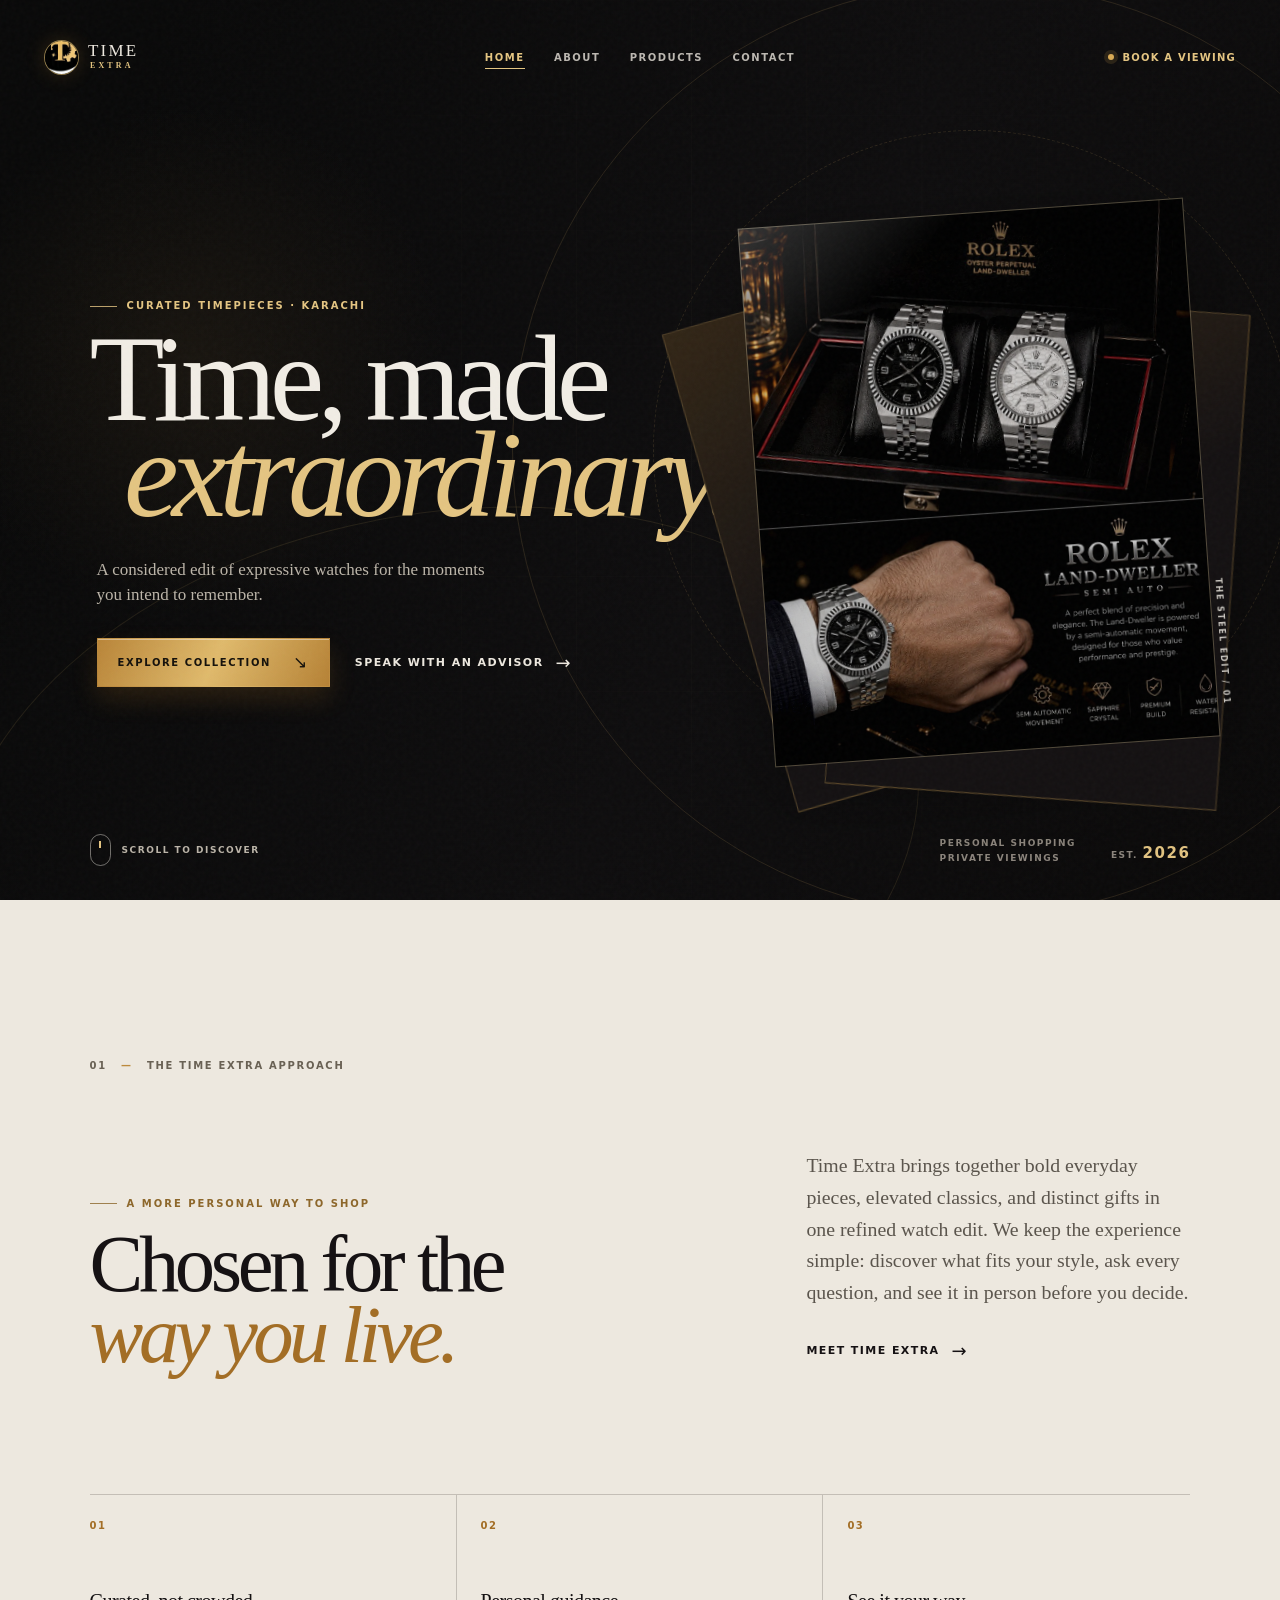
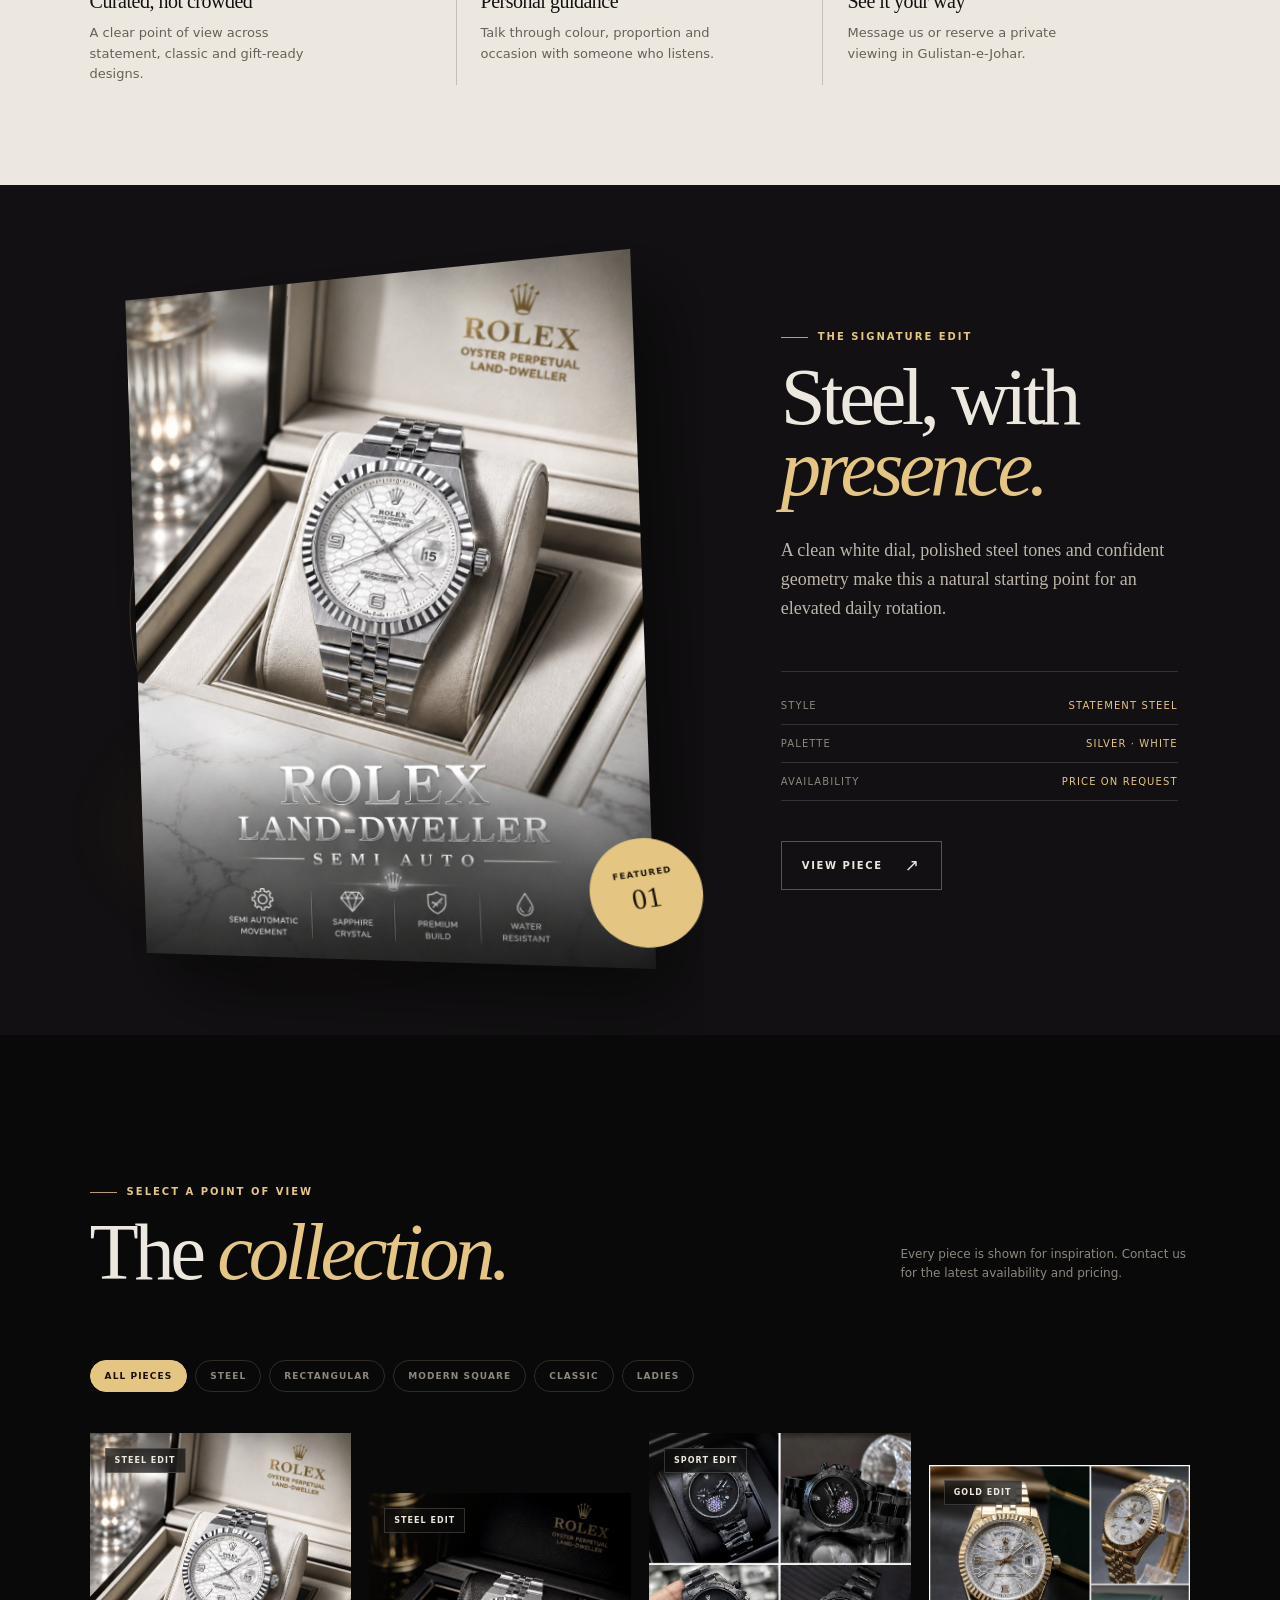
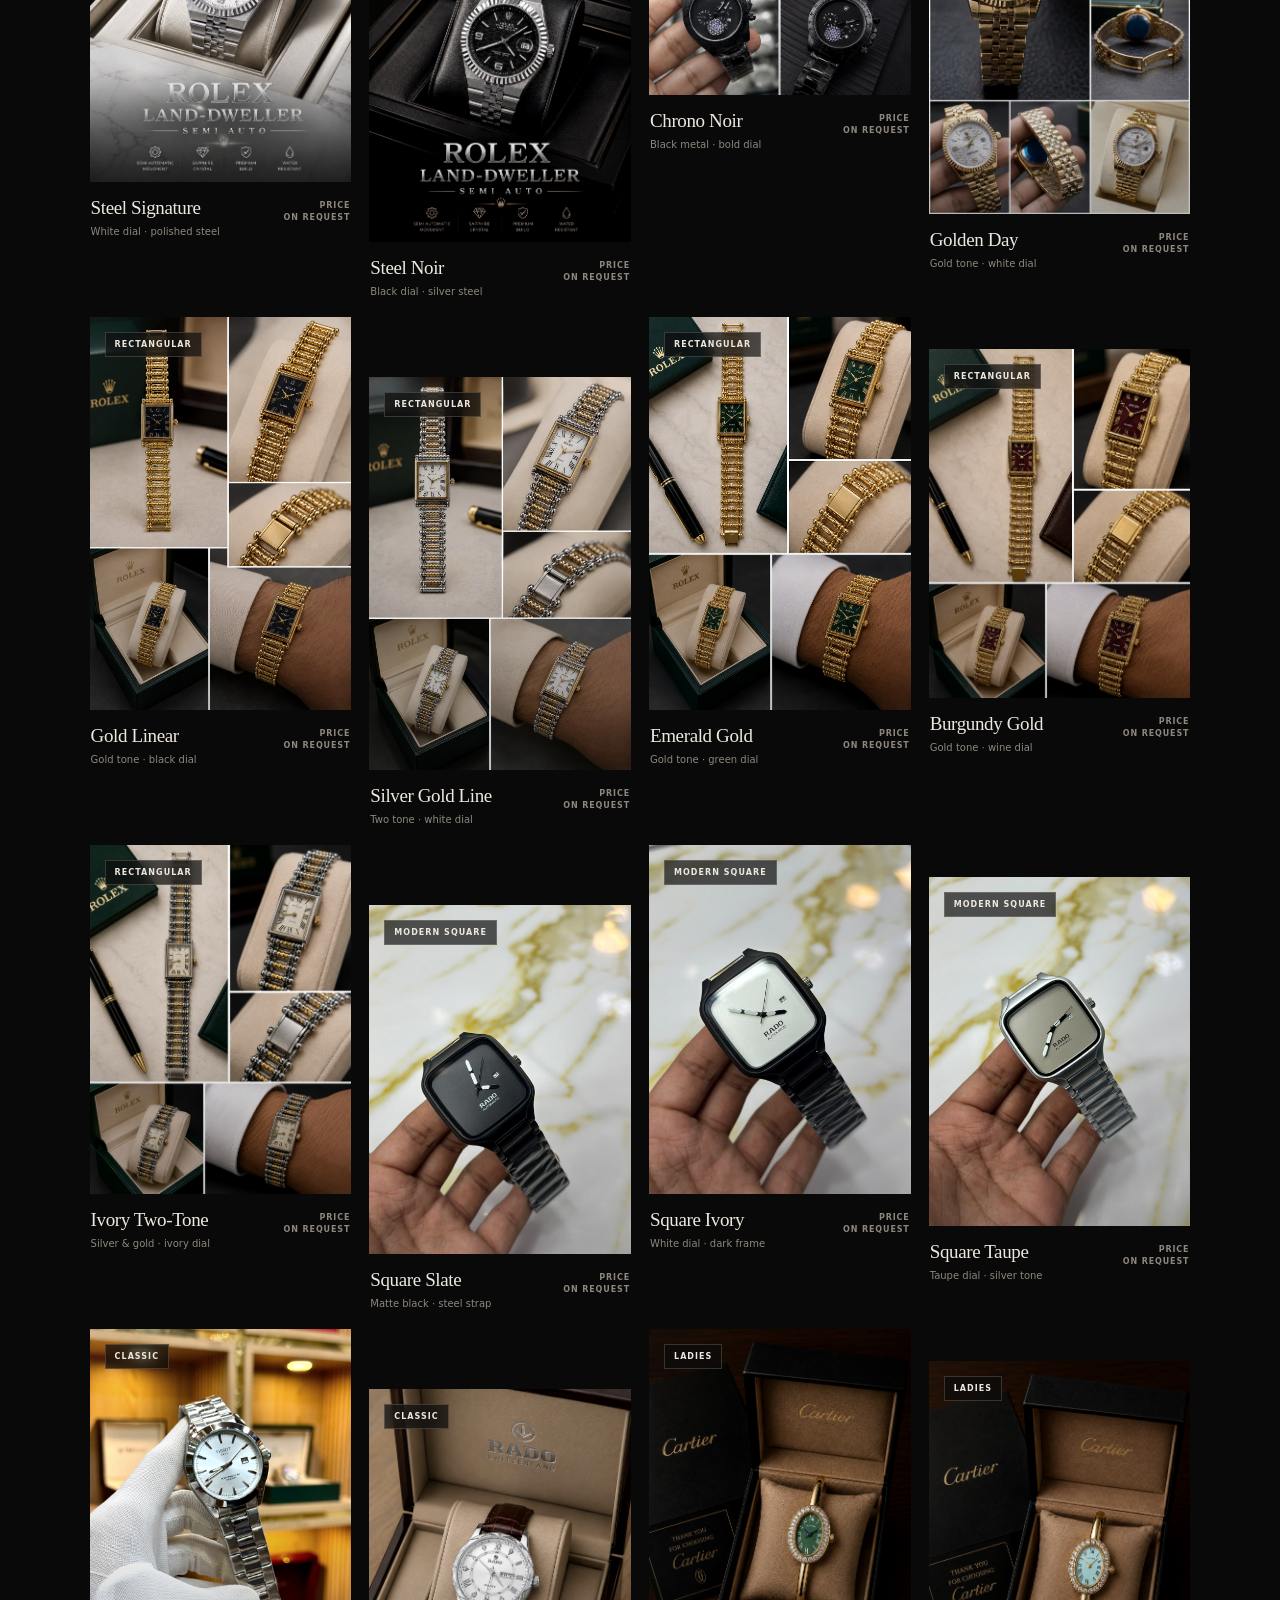
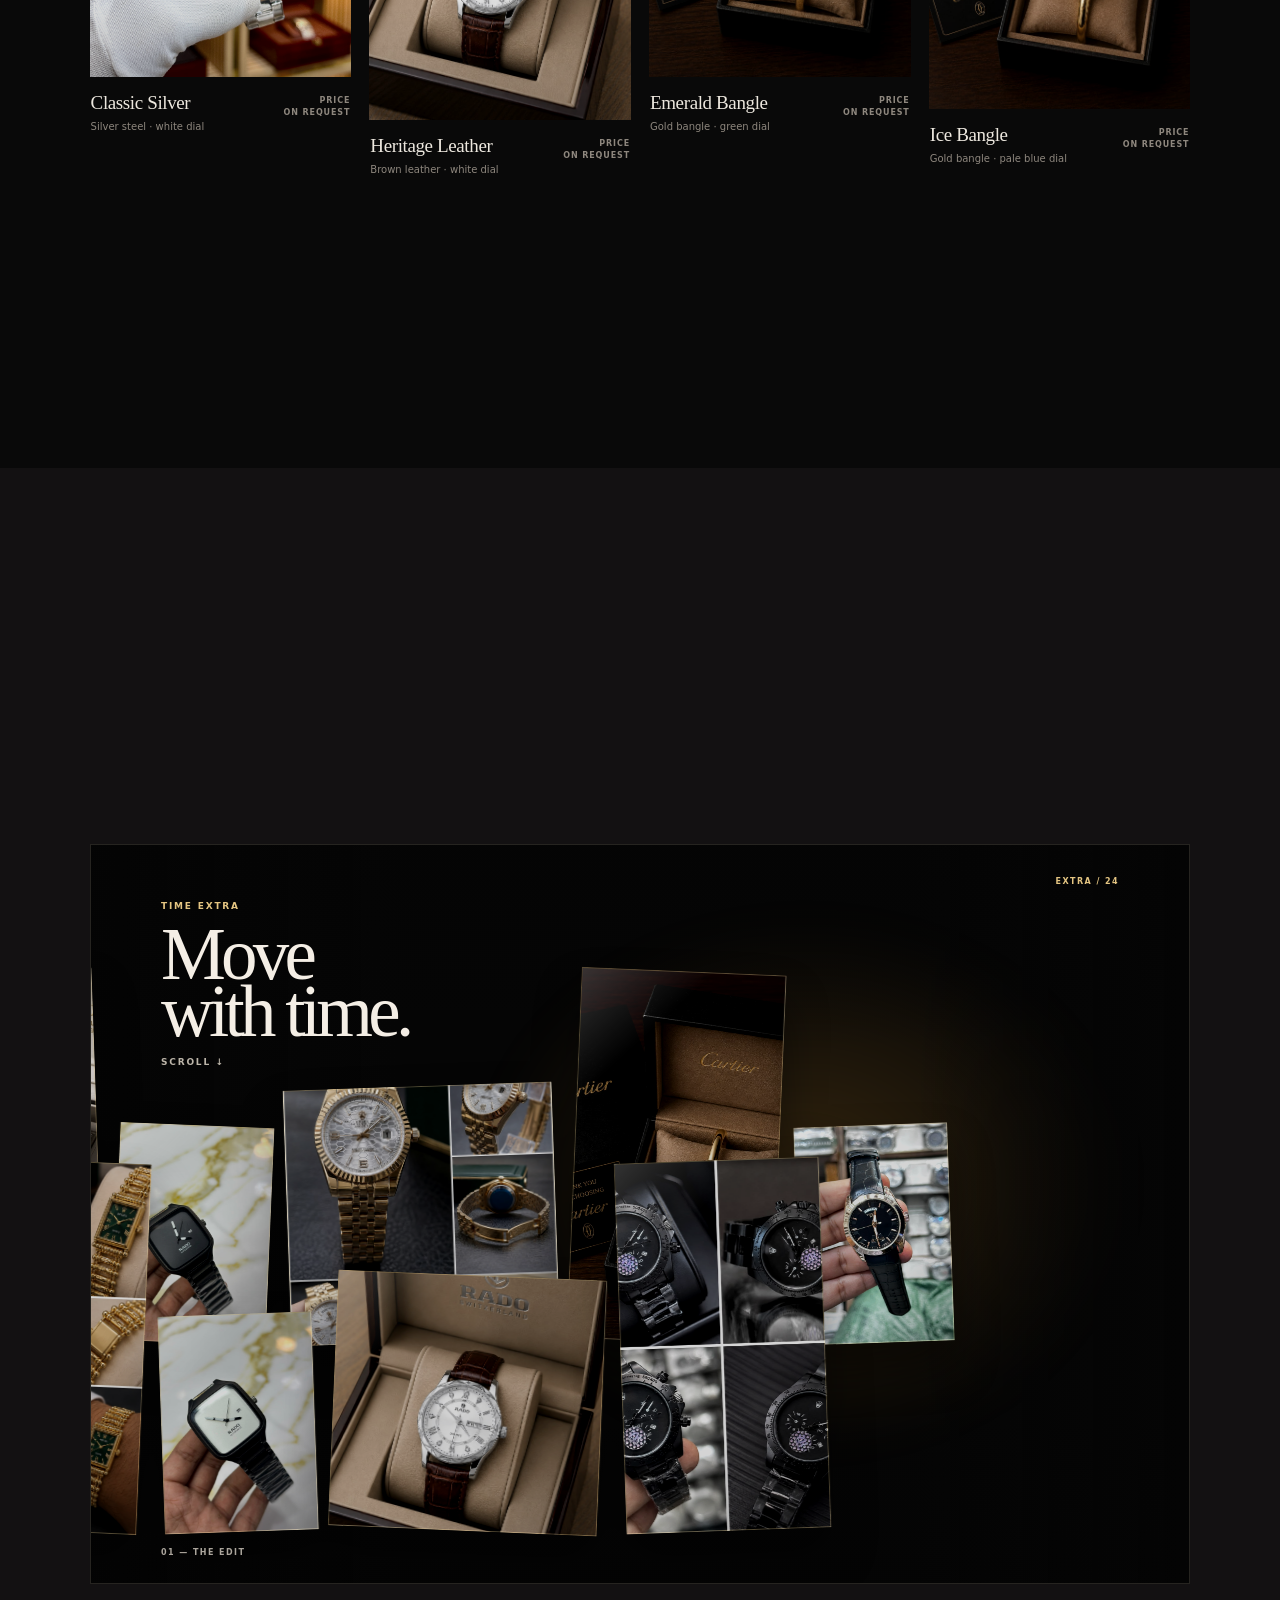
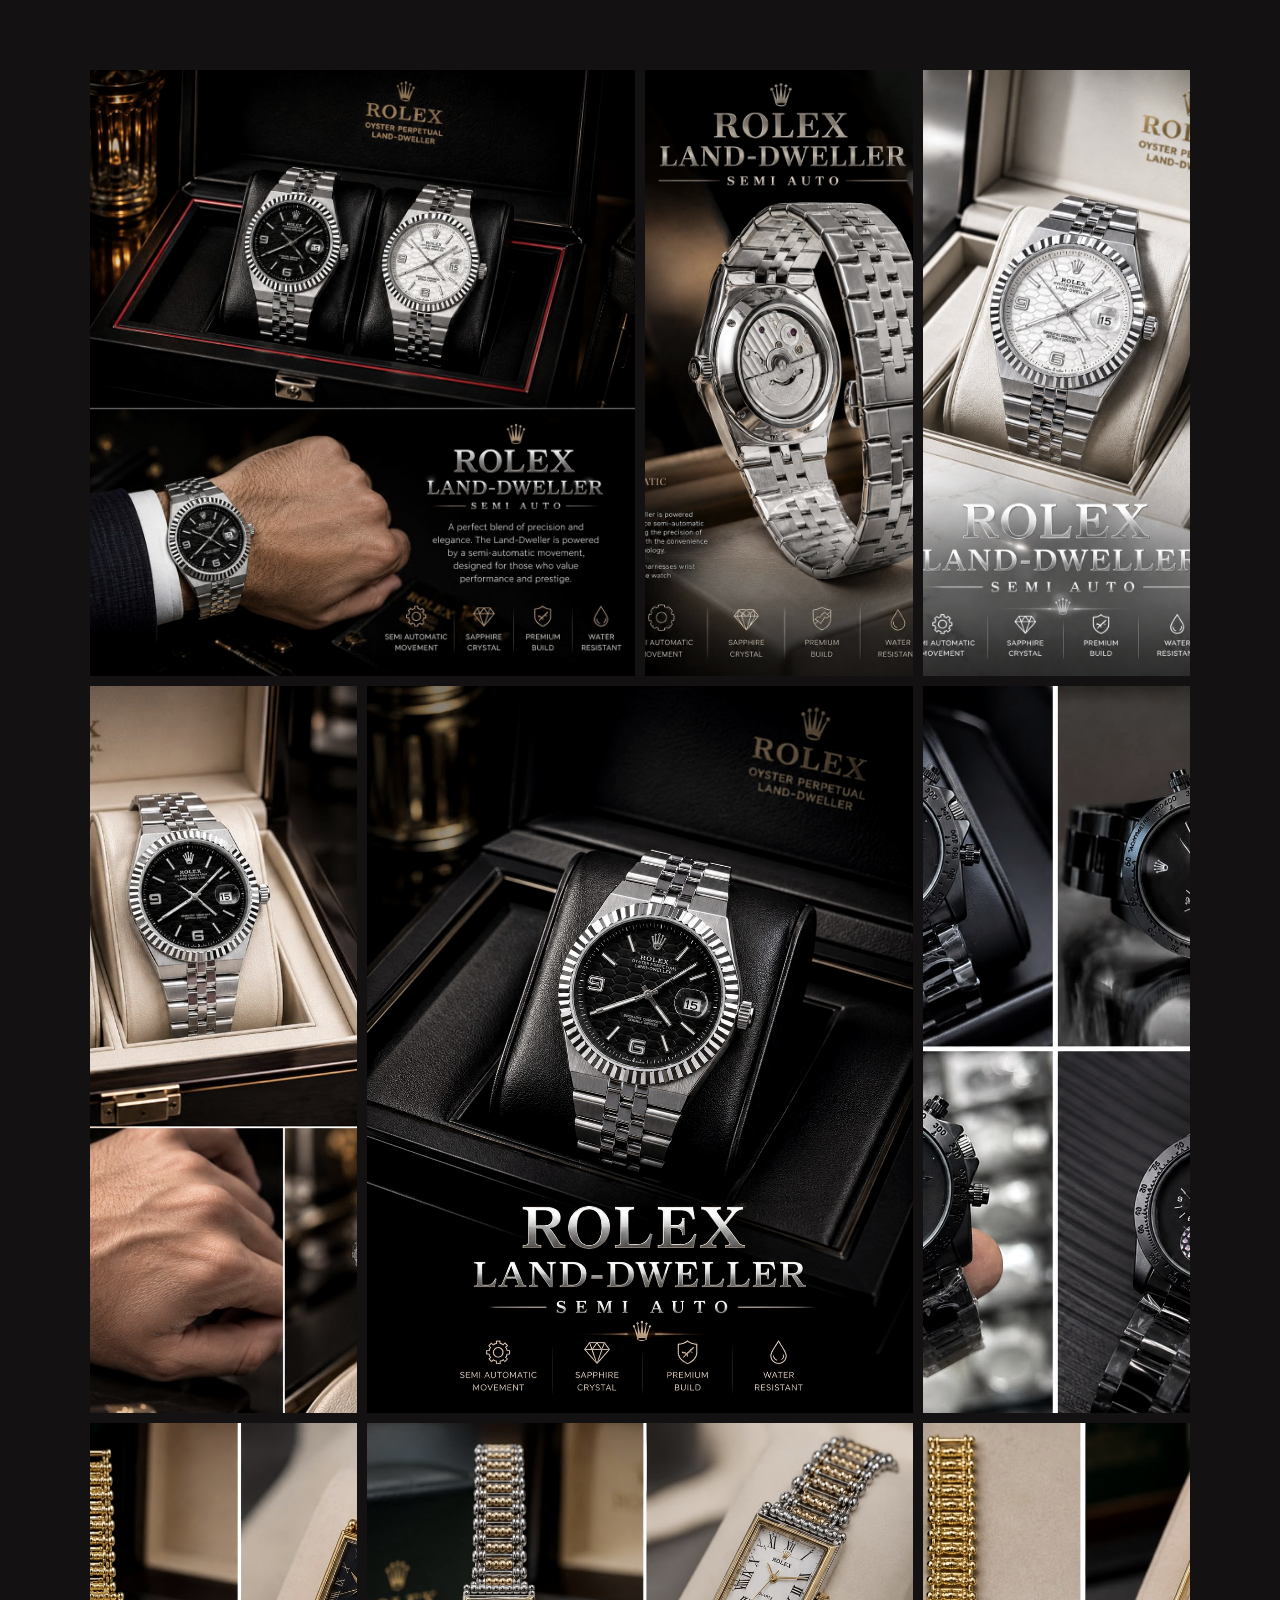
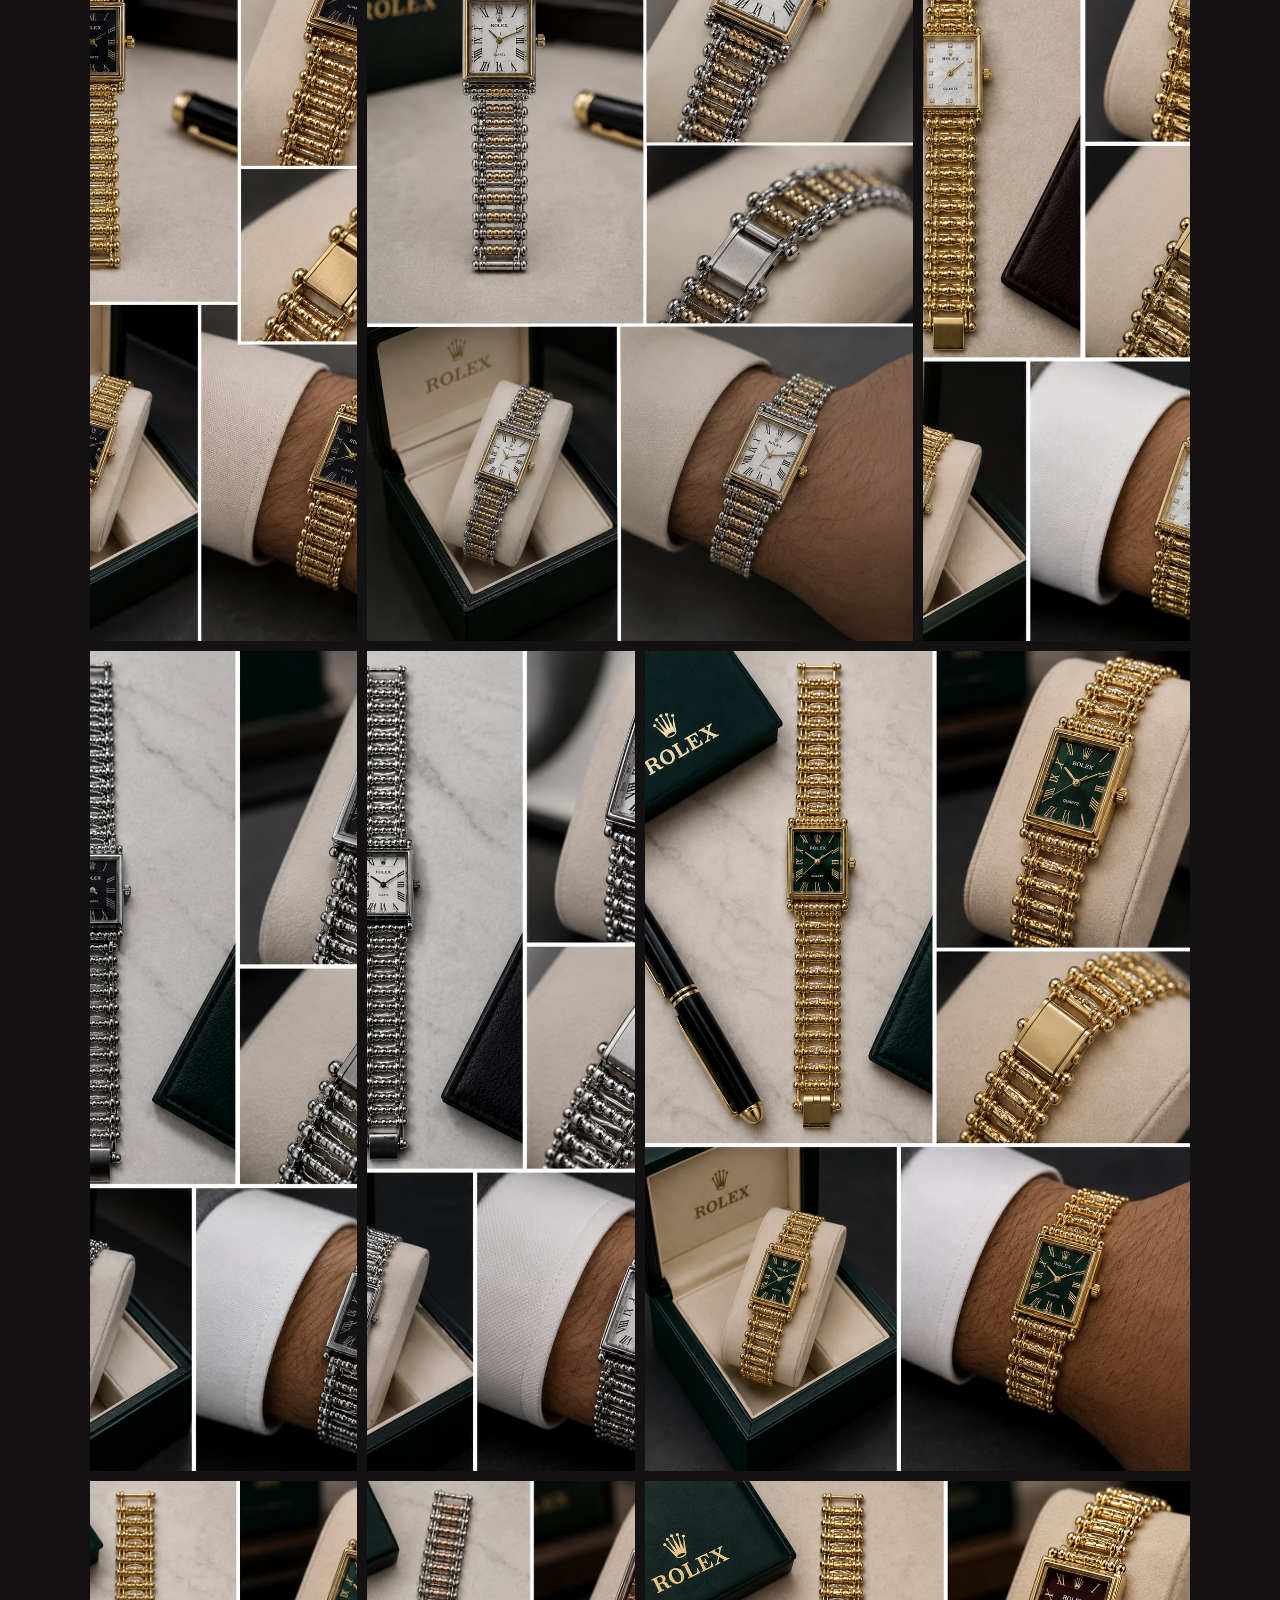
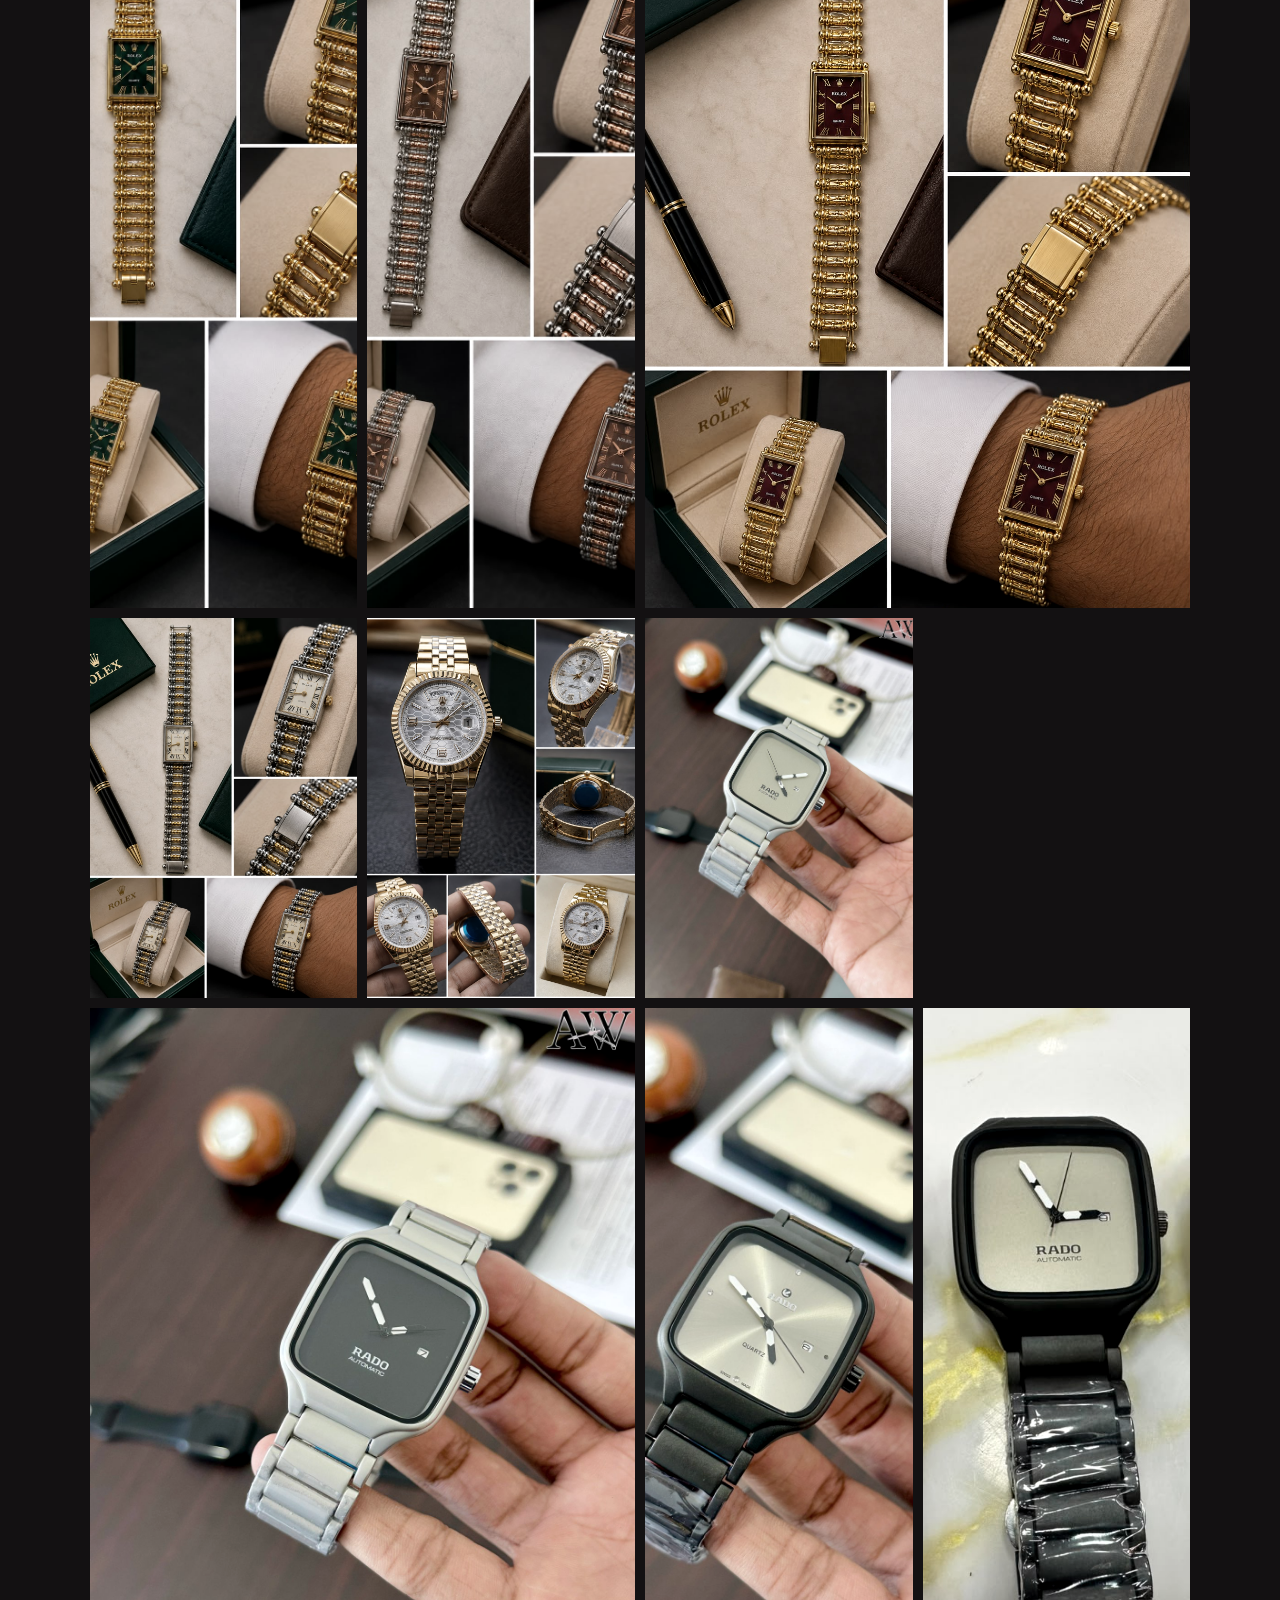
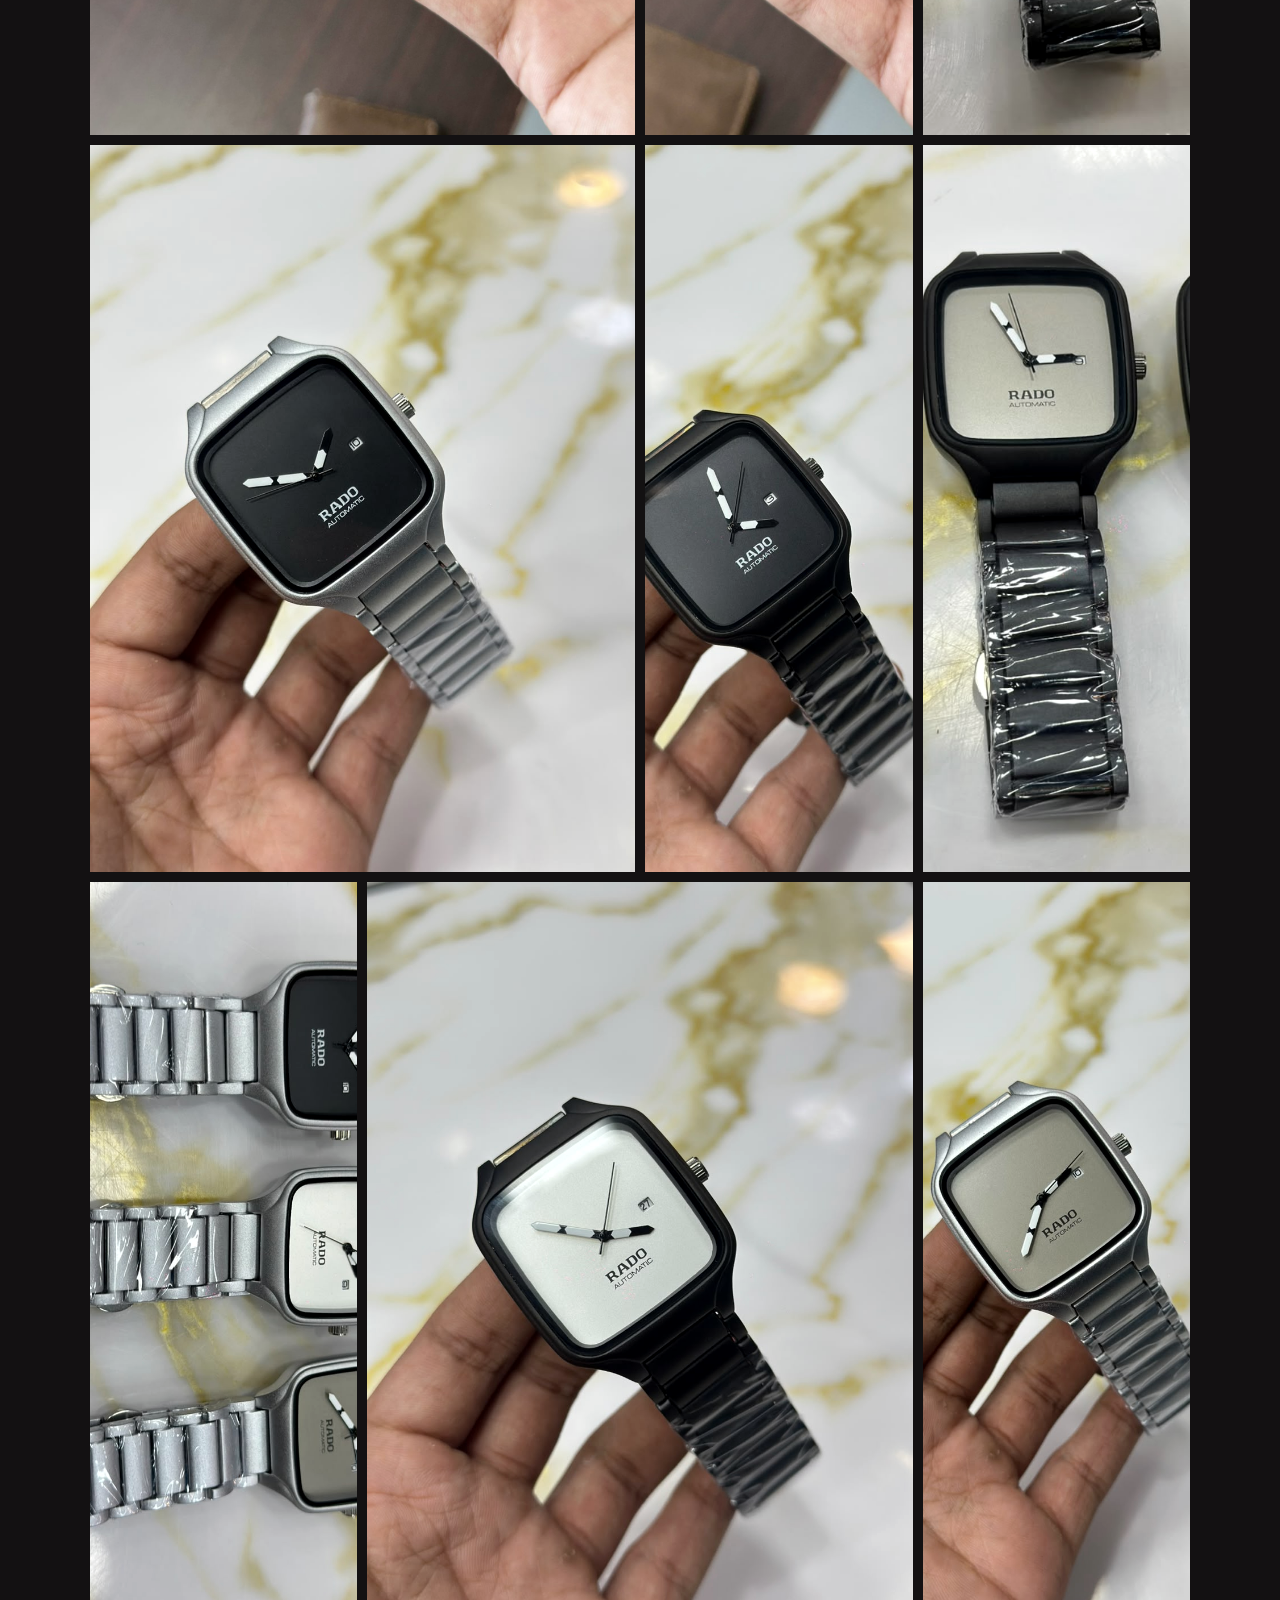
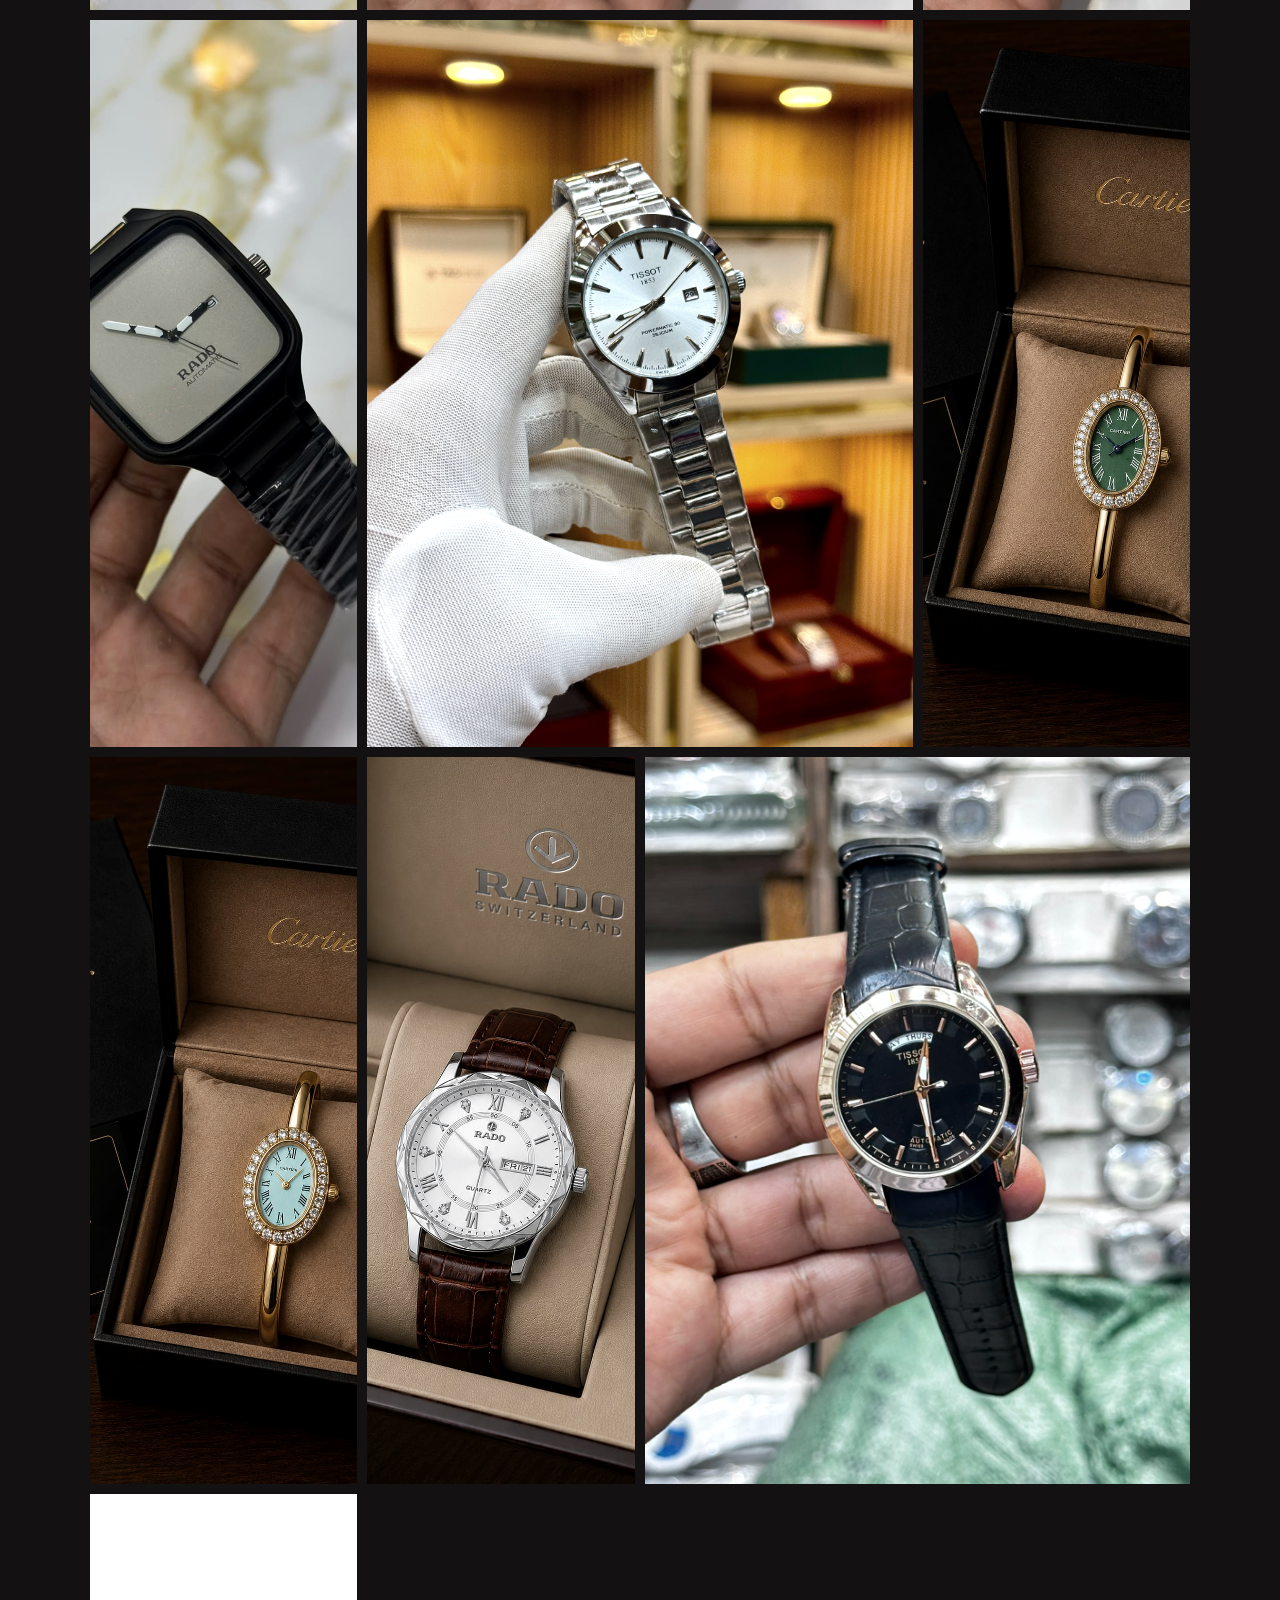
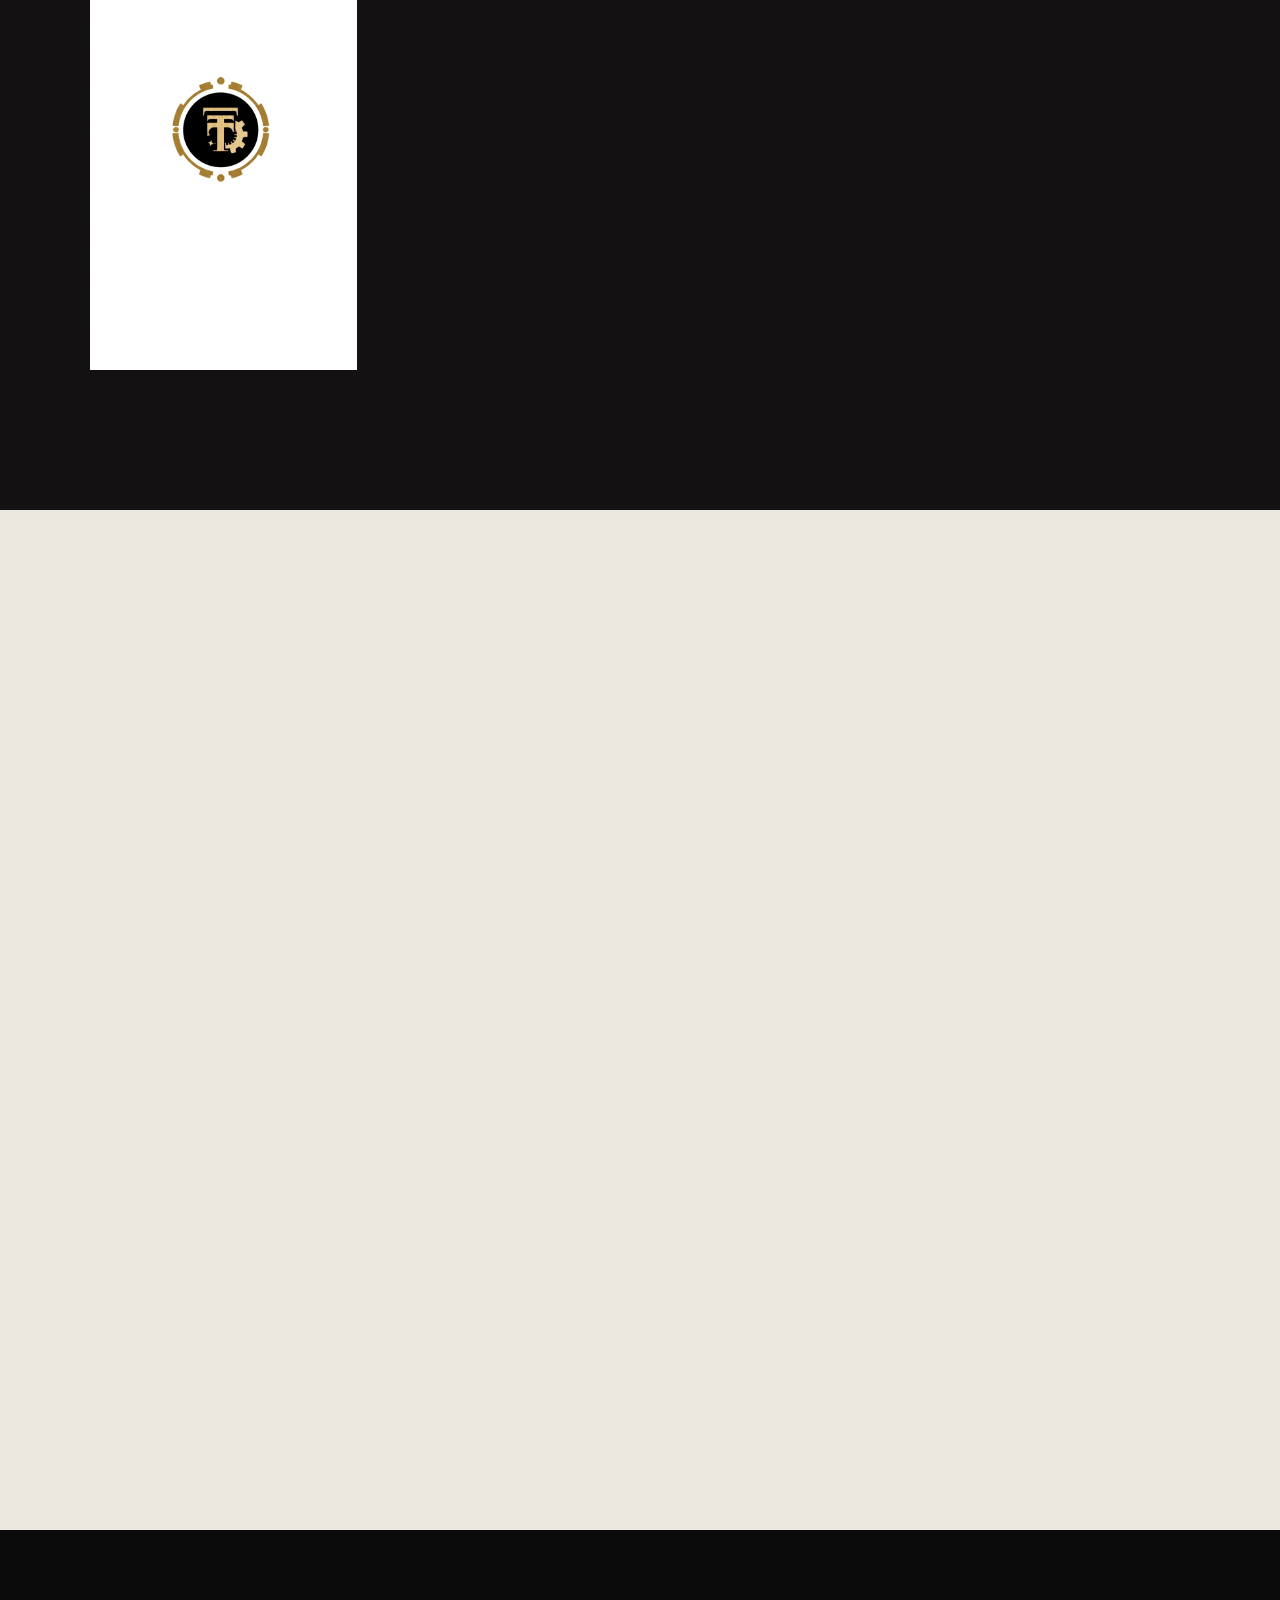
==== index.html @ f0de8201 "Add watch boutique website" ====
<!doctype html>
<html lang="en">
  <head>
    <meta charset="UTF-8" />
    <meta name="viewport" content="width=device-width, initial-scale=1.0" />
    <meta name="theme-color" content="#0a0a0b" />
    <meta name="description" content="Time Extra is a refined watch destination in Gulistan-e-Johar, Karachi. Explore the collection or book a private viewing." />
    <meta property="og:title" content="Time Extra | Watches beyond the ordinary" />
    <meta property="og:description" content="A considered edit of statement watches. Private viewings and personal assistance in Gulistan-e-Johar, Karachi." />
    <meta property="og:image" content="assets/hero-steel-duo.jpg" />
    <meta property="og:type" content="website" />
    <title>Time Extra | Watches Beyond the Ordinary</title>
    <link rel="icon" href="assets/time-extra-mark.jpg" />
    <link rel="stylesheet" href="styles.css" />
    <script src="script.js" defer></script>
  </head>
  <body>
    <a class="skip-link" href="#main">Skip to content</a>
    <div class="noise" aria-hidden="true"></div>
    <div class="cursor-glow" aria-hidden="true"></div>

    <header class="site-header" id="top">
      <a class="brand" href="#home" aria-label="Time Extra home">
        <span class="brand-mark" aria-hidden="true"><img src="assets/time-extra-mark.jpg" alt="" /></span>
        <span class="brand-copy"><strong>TIME</strong><em>EXTRA</em></span>
      </a>

      <button class="menu-toggle" type="button" aria-expanded="false" aria-controls="site-nav">
        <span class="sr-only">Open navigation</span>
        <span></span><span></span>
      </button>

      <nav class="site-nav" id="site-nav" aria-label="Primary navigation">
        <a class="active" href="#home">Home</a>
        <a href="#about">About</a>
        <a href="#products">Products</a>
        <a href="#contact">Contact</a>
      </nav>

      <a class="header-cta" href="https://wa.me/923328252059?text=Hello%20Time%20Extra%2C%20I%20would%20like%20to%20book%20a%20viewing." target="_blank" rel="noreferrer">
        <span class="header-cta-dot"></span> Book a viewing
      </a>
    </header>

    <main id="main">
      <section class="hero section" id="home" aria-labelledby="hero-title">
        <div class="hero-orbit orbit-one" aria-hidden="true"></div>
        <div class="hero-orbit orbit-two" aria-hidden="true"></div>
        <div class="hero-aura" aria-hidden="true"></div>
        <div class="hero-copy reveal">
          <p class="eyebrow"><span></span> Curated timepieces · Karachi</p>
          <h1 id="hero-title">Time, made<br /><i>extraordinary.</i></h1>
          <p class="hero-description">A considered edit of expressive watches for the moments you intend to remember.</p>
          <div class="hero-actions">
            <a class="button button-gold" href="#products">Explore collection <span aria-hidden="true">↘</span></a>
            <a class="text-link" href="https://wa.me/923328252059?text=Hello%20Time%20Extra%2C%20I%20would%20like%20to%20know%20more%20about%20your%20collection." target="_blank" rel="noreferrer">Speak with an advisor <span aria-hidden="true">→</span></a>
          </div>
        </div>

        <div class="hero-product tilt-card" data-tilt aria-hidden="true">
          <div class="product-plate plate-back"></div>
          <div class="product-plate plate-front"></div>
          <img src="assets/hero-steel-duo.jpg" alt="" />
          <span class="image-caption">The Steel Edit / 01</span>
        </div>

        <div class="hero-bottom">
          <a class="scroll-cue" href="#about"><span></span> Scroll to discover</a>
          <p>Personal shopping<br />Private viewings</p>
          <p class="hero-number">EST. <strong>2026</strong></p>
        </div>
      </section>

      <section class="intro section" id="about" aria-labelledby="about-title">
        <div class="section-index reveal">01 <span>—</span> The Time Extra approach</div>
        <div class="intro-grid">
          <div class="intro-title reveal">
            <p class="eyebrow"><span></span> A more personal way to shop</p>
            <h2 id="about-title">Chosen for the<br /><i>way you live.</i></h2>
          </div>
          <div class="intro-text reveal">
            <p>Time Extra brings together bold everyday pieces, elevated classics, and distinct gifts in one refined watch edit. We keep the experience simple: discover what fits your style, ask every question, and see it in person before you decide.</p>
            <a class="text-link" href="#contact">Meet Time Extra <span aria-hidden="true">→</span></a>
          </div>
        </div>
        <div class="value-grid">
          <article class="value-card reveal">
            <span class="value-no">01</span>
            <h3>Curated, not crowded</h3>
            <p>A clear point of view across statement, classic and gift-ready designs.</p>
          </article>
          <article class="value-card reveal">
            <span class="value-no">02</span>
            <h3>Personal guidance</h3>
            <p>Talk through colour, proportion and occasion with someone who listens.</p>
          </article>
          <article class="value-card reveal">
            <span class="value-no">03</span>
            <h3>See it your way</h3>
            <p>Message us or reserve a private viewing in Gulistan-e-Johar.</p>
          </article>
        </div>
      </section>

      <section class="feature section" aria-labelledby="feature-title">
        <div class="feature-image-wrap reveal">
          <div class="feature-image tilt-card" data-tilt>
            <img src="assets/steel-white.jpg" alt="Silver-tone steel watch with a white textured dial, presented in its box" />
            <span class="feature-badge">Featured<br /><strong>01</strong></span>
          </div>
        </div>
        <div class="feature-copy reveal">
          <p class="eyebrow"><span></span> The Signature Edit</p>
          <h2 id="feature-title">Steel, with<br /><i>presence.</i></h2>
          <p>A clean white dial, polished steel tones and confident geometry make this a natural starting point for an elevated daily rotation.</p>
          <dl class="feature-specs">
            <div><dt>Style</dt><dd>Statement steel</dd></div>
            <div><dt>Palette</dt><dd>Silver · White</dd></div>
            <div><dt>Availability</dt><dd>Price on request</dd></div>
          </dl>
          <button class="button button-outline open-product" type="button" data-product="steel-signature">View piece <span aria-hidden="true">↗</span></button>
        </div>
      </section>

      <section class="collection section" id="products" aria-labelledby="products-title">
        <div class="section-head reveal">
          <div>
            <p class="eyebrow"><span></span> Select a point of view</p>
            <h2 id="products-title">The <i>collection.</i></h2>
          </div>
          <p class="section-note">Every piece is shown for inspiration. Contact us for the latest availability and pricing.</p>
        </div>
        <div class="filter-bar reveal" aria-label="Filter products">
          <button type="button" class="filter active" data-filter="all">All pieces</button>
          <button type="button" class="filter" data-filter="steel">Steel</button>
          <button type="button" class="filter" data-filter="rectangular">Rectangular</button>
          <button type="button" class="filter" data-filter="square">Modern square</button>
          <button type="button" class="filter" data-filter="classic">Classic</button>
          <button type="button" class="filter" data-filter="ladies">Ladies</button>
        </div>
        <div class="product-grid" id="product-grid" aria-live="polite"></div>
        <div class="collection-foot reveal">
          <p>Looking for a particular colour or style?</p>
          <a class="button button-gold" href="https://wa.me/923328252059?text=Hello%20Time%20Extra%2C%20I%20am%20looking%20for%20a%20specific%20watch." target="_blank" rel="noreferrer">Tell us what you have in mind <span aria-hidden="true">↗</span></a>
        </div>
      </section>

      <section class="gallery-section section" aria-labelledby="gallery-title">
        <div class="gallery-head reveal">
          <div>
            <p class="eyebrow"><span></span> A closer look</p>
            <h2 id="gallery-title">Details worth<br /><i>staying for.</i></h2>
          </div>
          <p>Explore the full Time Extra visual archive. Tap any frame to take a closer look.</p>
        </div>
        <div class="velocity-stage reveal" id="velocity-stage" aria-label="A moving display of Time Extra watches">
          <div class="velocity-intro"><span>TIME EXTRA</span><strong>Move<br />with time.</strong><i>Scroll ↓</i></div>
          <div class="velocity-row velocity-row-one" data-velocity-row data-direction="1" data-distance="-420">
            <figure class="velocity-card card-tall"><img src="assets/steel-white.jpg" alt="Silver-tone white dial watch" loading="lazy" /></figure>
            <figure class="velocity-card card-small"><img src="assets/square-black-matte.jpg" alt="Modern black square watch" loading="lazy" /></figure>
            <figure class="velocity-card card-wide"><img src="assets/gold-day-watch.jpg" alt="Gold-tone white dial watch" loading="lazy" /></figure>
            <figure class="velocity-card card-tall"><img src="assets/ladies-green-bangle.jpg" alt="Green ladies bangle watch" loading="lazy" /></figure>
            <figure class="velocity-card card-small"><img src="assets/classic-black.jpg" alt="Classic black dial watch" loading="lazy" /></figure>
          </div>
          <div class="velocity-row velocity-row-two" data-velocity-row data-direction="-1" data-distance="-260">
            <figure class="velocity-card card-wide"><img src="assets/steel-collection.jpg" alt="A pair of steel watches in a presentation box" loading="lazy" /></figure>
            <figure class="velocity-card card-tall"><img src="assets/green-gold-rectangular.jpg" alt="Gold rectangular watch with green dial" loading="lazy" /></figure>
            <figure class="velocity-card card-small"><img src="assets/square-white-hand.jpg" alt="White square watch held in hand" loading="lazy" /></figure>
            <figure class="velocity-card card-wide"><img src="assets/classic-brown.jpg" alt="Classic brown leather strap watch" loading="lazy" /></figure>
            <figure class="velocity-card card-tall"><img src="assets/black-chrono.jpg" alt="Black chronograph-style watch" loading="lazy" /></figure>
          </div>
          <p class="velocity-number velocity-number-one">01 — THE EDIT</p>
          <p class="velocity-number velocity-number-two">EXTRA / 24</p>
        </div>
        <div class="gallery-grid" id="gallery-grid"></div>
      </section>

      <section class="motion-section section" aria-labelledby="motion-title">
        <div class="motion-head reveal">
          <p class="eyebrow"><span></span> In motion</p>
          <h2 id="motion-title">See the <i>finish.</i></h2>
          <p>Small details, changing light and a little extra perspective.</p>
        </div>
        <div class="reel-track" aria-label="Watch video gallery">
          <figure class="reel-card reveal"><video muted loop playsinline preload="metadata" poster="assets/steel-black.jpg"><source src="assets/reel-01.mp4" type="video/mp4" /></video><figcaption>Steel · close study</figcaption></figure>
          <figure class="reel-card reveal"><video muted loop playsinline preload="metadata" poster="assets/classic-silver-glove.jpg"><source src="assets/reel-02.mp4" type="video/mp4" /></video><figcaption>Classic · in hand</figcaption></figure>
          <figure class="reel-card reveal"><video muted loop playsinline preload="metadata" poster="assets/green-gold-rectangular.jpg"><source src="assets/reel-03.mp4" type="video/mp4" /></video><figcaption>Rectangular · detail</figcaption></figure>
          <figure class="reel-card reveal"><video muted loop playsinline preload="metadata" poster="assets/square-trio.jpg"><source src="assets/reel-04.mp4" type="video/mp4" /></video><figcaption>Modern square · edit</figcaption></figure>
        </div>
      </section>

      <section class="booking section" aria-labelledby="booking-title">
        <div class="booking-photo reveal"><img src="assets/classic-silver-glove.jpg" alt="A silver-tone classic watch held with a white glove" /></div>
        <div class="booking-panel reveal">
          <p class="eyebrow"><span></span> A moment set aside for you</p>
          <h2 id="booking-title">Find your<br /><i>next timepiece.</i></h2>
          <p>Reserve a private viewing, ask about a piece, or start with a simple conversation on WhatsApp.</p>
          <div class="booking-actions">
            <a class="button button-gold" href="https://wa.me/923328252059?text=Hello%20Time%20Extra%2C%20I%20would%20like%20to%20book%20a%20private%20viewing." target="_blank" rel="noreferrer">Book on WhatsApp <span aria-hidden="true">↗</span></a>
            <a class="call-link" href="tel:+923328252059">Call 0332 8252059 <span aria-hidden="true">→</span></a>
          </div>
        </div>
      </section>

      <section class="contact section" id="contact" aria-labelledby="contact-title">
        <div class="contact-intro reveal">
          <p class="eyebrow"><span></span> Contact Time Extra</p>
          <h2 id="contact-title">Let's make<br /><i>time for it.</i></h2>
          <p>Share what has caught your eye. We’ll get back to you personally with the next step.</p>
          <div class="contact-details">
            <a href="tel:+923328252059"><span>Call / WhatsApp</span>0332 8252059</a>
            <a href="mailto:asharmurtaza90@gmail.com"><span>Email</span>asharmurtaza90@gmail.com</a>
            <p><span>Visit</span>Gulistan-e-Johar, Block 7<br />Karachi, Pakistan</p>
          </div>
        </div>
        <form class="contact-form reveal" id="contact-form">
          <div class="form-row">
            <label for="name">Your name<input id="name" name="name" autocomplete="name" required placeholder="e.g. Ayesha Khan" /></label>
            <label for="phone">Phone number<input id="phone" name="phone" inputmode="tel" autocomplete="tel" required placeholder="03xx xxx xxxx" /></label>
          </div>
          <label for="interest">I'm interested in
            <select id="interest" name="interest">
              <option>Booking a viewing</option>
              <option>A product enquiry</option>
              <option>Finding a gift</option>
              <option>Something specific</option>
            </select>
          </label>
          <label for="message">Your message<textarea id="message" name="message" rows="4" placeholder="Tell us the piece, style, colour or occasion you have in mind."></textarea></label>
          <button class="button button-gold" type="submit">Send enquiry <span aria-hidden="true">↗</span></button>
          <p class="form-note">For the fastest response, you can also message us directly on WhatsApp.</p>
        </form>
      </section>
    </main>

    <footer class="site-footer">
      <a class="footer-brand" href="#home">TIME <i>EXTRA</i></a>
      <p>Watches beyond the ordinary.</p>
      <p class="footer-address">Gulistan-e-Johar, Block 7 · Karachi</p>
      <div class="footer-links"><a href="#home">Home</a><a href="#about">About</a><a href="#products">Products</a><a href="#contact">Contact</a></div>
      <p class="footer-legal">© <span id="year"></span> Time Extra. Independent watch boutique.</p>
    </footer>

    <div class="product-modal modal" id="product-modal" aria-hidden="true" role="dialog" aria-modal="true" aria-labelledby="modal-title">
      <div class="modal-backdrop" data-close-modal></div>
      <div class="modal-shell">
        <button class="modal-close" type="button" data-close-modal aria-label="Close product details">×</button>
        <div class="modal-body" id="modal-body"></div>
      </div>
    </div>

    <div class="image-modal modal" id="image-modal" aria-hidden="true" role="dialog" aria-modal="true" aria-label="Image gallery">
      <div class="modal-backdrop" data-close-image></div>
      <div class="image-shell">
        <button class="modal-close" type="button" data-close-image aria-label="Close gallery">×</button>
        <button class="gallery-nav gallery-prev" type="button" aria-label="Previous image">←</button>
        <img id="lightbox-image" src="" alt="" />
        <button class="gallery-nav gallery-next" type="button" aria-label="Next image">→</button>
        <p class="lightbox-count" id="lightbox-count"></p>
      </div>
    </div>

    <div class="toast" id="toast" role="status" aria-live="polite">Thank you — your enquiry is ready to send.</div>
  </body>
</html>
---- styles.css ----
:root {
  --ink: #09090a;
  --ink-soft: #111012;
  --panel: #151315;
  --panel-lift: #1b191b;
  --paper: #ede8df;
  --paper-dim: #bcb5a9;
  --muted: #8e877e;
  --gold: #bc8a3e;
  --gold-light: #e4c582;
  --gold-pale: #f2dfae;
  --line: rgba(239, 225, 195, 0.16);
  --line-strong: rgba(239, 225, 195, 0.32);
  --serif: "Palatino Linotype", "Book Antiqua", Palatino, Georgia, serif;
  --sans: Inter, ui-sans-serif, system-ui, -apple-system, BlinkMacSystemFont, "Segoe UI", sans-serif;
  --display: "Bodoni MT", Didot, "Times New Roman", serif;
  --ease: cubic-bezier(.2, .75, .25, 1);
  --shadow: 0 28px 85px rgba(0, 0, 0, .42);
}

* { box-sizing: border-box; }
html { scroll-behavior: smooth; background: var(--ink); }
body {
  margin: 0;
  min-width: 320px;
  background: var(--ink);
  color: var(--paper);
  font-family: var(--sans);
  -webkit-font-smoothing: antialiased;
  text-rendering: optimizeLegibility;
  overflow-x: hidden;
}
body.modal-open { overflow: hidden; }
img, video { display: block; max-width: 100%; }
a { color: inherit; text-decoration: none; }
button, input, select, textarea { font: inherit; }
button { cursor: pointer; }
::selection { background: var(--gold); color: var(--ink); }

.sr-only { clip: rect(0 0 0 0); clip-path: inset(50%); height: 1px; overflow: hidden; position: absolute; white-space: nowrap; width: 1px; }
.skip-link { position: fixed; z-index: 100; top: -50px; left: 16px; padding: 12px 16px; background: var(--gold-light); color: var(--ink); border-radius: 0 0 8px 8px; transition: top .2s ease; }
.skip-link:focus { top: 0; }
.noise { position: fixed; z-index: 20; pointer-events: none; inset: 0; opacity: .045; background-image: url("data:image/svg+xml,%3Csvg viewBox='0 0 220 220' xmlns='http://www.w3.org/2000/svg'%3E%3Cfilter id='n'%3E%3CfeTurbulence type='fractalNoise' baseFrequency='.95' numOctaves='3' stitchTiles='stitch'/%3E%3C/filter%3E%3Crect width='100%25' height='100%25' filter='url(%23n)' opacity='.65'/%3E%3C/svg%3E"); }
.cursor-glow { position: fixed; z-index: 0; width: 34rem; height: 34rem; left: 50%; top: 7rem; transform: translate(-50%, -50%); pointer-events: none; background: radial-gradient(circle, rgba(188,138,62,.075), transparent 64%); filter: blur(4px); transition: opacity .35s ease; }

.section { position: relative; z-index: 1; }
.eyebrow { display: flex; gap: 10px; align-items: center; margin: 0 0 18px; color: var(--gold-light); font-size: 10px; font-weight: 700; letter-spacing: .2em; line-height: 1.4; text-transform: uppercase; }
.eyebrow span { width: 27px; height: 1px; background: currentColor; opacity: .8; }
h1, h2, h3, p { margin-top: 0; }
h1, h2 { font-family: var(--display); font-weight: 400; letter-spacing: -.055em; }
h1 i, h2 i { color: var(--gold-light); font-family: var(--serif); font-weight: 400; }
h2 { margin-bottom: 0; font-size: clamp(3rem, 6.3vw, 6.4rem); line-height: .88; }
.button { display: inline-flex; justify-content: center; align-items: center; gap: 22px; border: 1px solid transparent; min-height: 49px; padding: 0 20px; font-size: 10px; font-weight: 750; letter-spacing: .16em; text-transform: uppercase; transition: transform .3s var(--ease), color .3s var(--ease), background .3s var(--ease), border-color .3s var(--ease); }
.button span { font-size: 17px; font-weight: 400; line-height: 1; }
.button:hover { transform: translateY(-3px); }
.button:focus-visible, .text-link:focus-visible, .filter:focus-visible, .site-nav a:focus-visible, .contact-details a:focus-visible, .menu-toggle:focus-visible, .gallery-item:focus-visible, .modal-close:focus-visible, .gallery-nav:focus-visible { outline: 2px solid var(--gold-light); outline-offset: 4px; }
.button-gold { background: linear-gradient(115deg, #b98538, #e0ba6c 50%, #b68235); color: #15110b; box-shadow: inset 0 1px rgba(255,255,255,.4), 0 12px 26px rgba(166,111,34,.2); }
.button-gold:hover { background: linear-gradient(115deg, #d5ad5a, #f4d990 50%, #ca933d); }
.button-outline { color: var(--paper); background: transparent; border-color: var(--line-strong); }
.button-outline:hover { color: var(--ink); border-color: var(--paper); background: var(--paper); }
.text-link { display: inline-flex; align-items: center; gap: 12px; color: var(--paper); font-size: 11px; font-weight: 700; letter-spacing: .13em; text-transform: uppercase; transition: color .25s ease, gap .25s ease; }
.text-link span { font-size: 18px; font-weight: 400; }
.text-link:hover { color: var(--gold-light); gap: 18px; }

.site-header { position: fixed; z-index: 30; width: min(100% - 52px, 1500px); height: 78px; top: 18px; left: 50%; transform: translateX(-50%); display: grid; grid-template-columns: 1fr auto 1fr; gap: 30px; align-items: center; padding: 0 17px; border: 1px solid transparent; transition: background .35s ease, border-color .35s ease, box-shadow .35s ease, top .35s ease; }
.site-header.is-scrolled { top: 10px; background: rgba(12, 11, 12, .84); border-color: rgba(240, 225, 195, .13); box-shadow: 0 14px 42px rgba(0,0,0,.28); backdrop-filter: blur(15px); }
.brand { display: inline-flex; width: max-content; gap: 9px; align-items: center; }
.brand-mark { position: relative; width: 35px; height: 35px; overflow: hidden; flex: 0 0 35px; border: 1px solid rgba(225, 190, 113, .62); border-radius: 50%; background: #111; box-shadow: 0 0 20px rgba(191,137,52,.2); }
.brand-mark img { position: absolute; width: 180px; max-width: none; left: 50%; top: 50%; transform: translate(-50%, -53%); }
.brand-copy { display: flex; flex-direction: column; line-height: .76; color: var(--paper); font-family: var(--display); font-size: 17px; letter-spacing: .13em; }
.brand-copy strong { font-weight: 400; }
.brand-copy em { color: var(--gold-light); font-family: var(--serif); font-size: 8px; font-style: normal; font-weight: 700; letter-spacing: .39em; padding-left: 2px; margin-top: 5px; }
.site-nav { display: flex; align-items: center; gap: clamp(17px, 2.3vw, 38px); }
.site-nav a { position: relative; padding: 9px 0; color: rgba(237,232,223,.78); font-size: 10px; font-weight: 700; letter-spacing: .15em; text-transform: uppercase; transition: color .25s ease; }
.site-nav a::after { position: absolute; content: ""; height: 1px; background: var(--gold-light); inset: auto 0 3px; transform: scaleX(0); transform-origin: right; transition: transform .28s var(--ease); }
.site-nav a:hover, .site-nav a.active { color: var(--gold-light); }
.site-nav a:hover::after, .site-nav a.active::after { transform: scaleX(1); transform-origin: left; }
.header-cta { justify-self: end; display: flex; align-items: center; gap: 9px; color: var(--gold-light); font-size: 10px; font-weight: 750; letter-spacing: .12em; text-transform: uppercase; white-space: nowrap; }
.header-cta:hover { color: var(--paper); }
.header-cta-dot { width: 6px; height: 6px; background: #d8aa55; box-shadow: 0 0 0 4px rgba(216,170,85,.15); border-radius: 50%; animation: pulse 2.4s infinite; }
.menu-toggle { display: none; justify-self: end; width: 39px; height: 39px; padding: 0; background: rgba(15,14,15,.5); border: 1px solid var(--line); border-radius: 50%; }
.menu-toggle span:not(.sr-only) { position: relative; display: block; width: 15px; height: 1px; margin: 4px auto; background: var(--paper); transition: transform .25s ease; }

.hero { min-height: 100svh; overflow: hidden; display: grid; align-items: center; padding: 130px max(7vw, 42px) 70px; background: radial-gradient(circle at 77% 53%, rgba(167,114,32,.16), transparent 24%), radial-gradient(circle at 15% 40%, rgba(90,70,39,.18), transparent 21%), linear-gradient(115deg, #090909 10%, #0e0d0e 58%, #0a0909); }
.hero::before { position: absolute; content: ""; inset: 0; z-index: -1; opacity: .35; background-image: linear-gradient(90deg, rgba(238,221,181,.08) 1px, transparent 1px), linear-gradient(rgba(238,221,181,.05) 1px, transparent 1px); background-size: 9vw 9vw; mask-image: radial-gradient(circle at 60% 47%, black, transparent 72%); }
.hero::after { position: absolute; content: ""; z-index: -1; left: -4vw; bottom: -20vw; width: 76vw; height: 50vw; border-radius: 50%; border: 1px solid rgba(222,188,113,.11); transform: rotate(-11deg); }
.hero-copy { position: relative; max-width: 660px; padding-top: 26px; }
.hero h1 { margin: 0; font-size: clamp(4.6rem, 9.6vw, 10.4rem); line-height: .78; color: #f1ede5; text-wrap: balance; }
.hero h1 i { display: inline-block; padding-left: .28em; }
.hero-description { max-width: 390px; margin: 34px 0 31px 7px; color: var(--paper-dim); font-family: var(--serif); font-size: 17px; line-height: 1.48; }
.hero-actions { display: flex; align-items: center; flex-wrap: wrap; gap: 25px; margin-left: 7px; }
.hero-product { position: absolute; isolation: isolate; z-index: 1; top: 50%; right: clamp(1vw, 6vw, 12vw); width: min(35vw, 538px); aspect-ratio: .83; transform-style: preserve-3d; transform: translateY(-44%) rotate(-4deg) rotateY(-5deg); transition: transform .45s var(--ease); box-shadow: var(--shadow); }
.hero-product::after { position: absolute; content: ""; inset: 0; z-index: 2; pointer-events: none; background: linear-gradient(140deg, rgba(255,255,255,.2), transparent 21%, transparent 59%, rgba(0,0,0,.44)); mix-blend-mode: screen; }
.hero-product img { position: absolute; z-index: 1; width: 100%; height: 100%; object-fit: cover; object-position: 48% 20%; filter: saturate(.75) contrast(1.11) brightness(.8); border: 1px solid rgba(238,211,148,.35); }
.product-plate { position: absolute; z-index: -1; width: 88%; height: 92%; border: 1px solid rgba(205,163,87,.32); background: linear-gradient(150deg, rgba(180,128,42,.19), transparent 50%), #141112; }
.plate-back { left: -8%; top: 10%; transform: translateZ(-20px) rotate(-12deg); }
.plate-front { right: -6%; bottom: -9%; transform: translateZ(-10px) rotate(8deg); }
.image-caption { position: absolute; z-index: 4; right: -13px; bottom: 31px; writing-mode: vertical-rl; color: rgba(241,237,229,.83); font-size: 8px; font-weight: 700; letter-spacing: .24em; text-transform: uppercase; }
.hero-orbit { position: absolute; z-index: 0; border: 1px solid rgba(215,179,104,.14); border-radius: 50%; pointer-events: none; }
.orbit-one { width: 73vw; height: 73vw; right: -13vw; top: 50%; transform: translateY(-50%); }
.orbit-two { width: 50vw; height: 50vw; right: -1vw; top: 50%; transform: translateY(-50%) rotate(44deg); border-style: dashed; }
.hero-aura { position: absolute; z-index: -1; width: 30vw; height: 30vw; right: 11vw; top: 50%; transform: translateY(-50%); background: radial-gradient(circle, rgba(212,167,86,.19), transparent 65%); filter: blur(23px); }
.hero-bottom { position: absolute; bottom: 34px; left: max(7vw, 42px); right: max(7vw, 42px); display: grid; grid-template-columns: 1fr auto auto; align-items: end; gap: 35px; color: var(--muted); font-size: 9px; font-weight: 700; letter-spacing: .17em; line-height: 1.65; text-transform: uppercase; }
.hero-bottom > p { margin: 0; }
.scroll-cue { display: inline-flex; align-items: center; gap: 11px; width: max-content; color: var(--paper-dim); }
.scroll-cue span { display: inline-block; position: relative; width: 21px; height: 32px; border: 1px solid rgba(237,232,223,.45); border-radius: 20px; }
.scroll-cue span::after { content: ""; position: absolute; width: 2px; height: 7px; top: 6px; left: 8px; background: var(--gold-light); animation: scroll-dot 1.7s infinite; }
.hero-number strong { color: var(--gold-light); font-size: 15px; font-weight: 600; }

.intro { padding: 160px max(7vw, 42px) 100px; background: var(--paper); color: #141112; }
.section-index { margin-bottom: 79px; color: #696154; font-size: 10px; font-weight: 800; letter-spacing: .17em; text-transform: uppercase; }
.section-index span { padding: 0 9px; color: var(--gold); }
.intro-grid { display: grid; grid-template-columns: minmax(0, 1.1fr) minmax(310px, .75fr); gap: clamp(50px, 12vw, 180px); align-items: end; }
.intro .eyebrow { color: #8d672b; }
.intro h2 { color: #161214; }
.intro h2 i { color: #a36e26; }
.intro-text { padding-bottom: 10px; }
.intro-text > p { max-width: 500px; margin-bottom: 30px; color: #5b554d; font-family: var(--serif); font-size: clamp(16px, 1.55vw, 20px); line-height: 1.6; }
.intro .text-link { color: #151113; }
.intro .text-link:hover { color: #9b6925; }
.value-grid { display: grid; grid-template-columns: repeat(3, 1fr); margin-top: 123px; border-top: 1px solid rgba(30,24,19,.2); }
.value-card { padding: 25px 24px 0; border-right: 1px solid rgba(30,24,19,.2); }
.value-card:first-child { padding-left: 0; }
.value-card:last-child { border: 0; }
.value-no { display: block; margin-bottom: 59px; color: #a36e26; font-size: 10px; font-weight: 800; letter-spacing: .14em; }
.value-card h3 { margin-bottom: 10px; font-family: var(--serif); font-size: 20px; font-weight: 400; letter-spacing: -.025em; }
.value-card p { max-width: 250px; margin: 0; color: #686058; font-size: 13px; line-height: 1.6; }

.feature { display: grid; grid-template-columns: 1.1fr .9fr; min-height: 850px; background: #121012; }
.feature-image-wrap { position: relative; min-height: 670px; padding: 90px 10% 70px 17%; overflow: hidden; }
.feature-image-wrap::before { position: absolute; content: ""; width: 70%; aspect-ratio: 1; top: 50%; left: 50%; border: 1px solid rgba(226,190,117,.22); border-radius: 50%; transform: translate(-45%, -50%); }
.feature-image-wrap::after { position: absolute; content: ""; width: 68%; height: 35%; bottom: 7%; left: 12%; background: radial-gradient(ellipse, rgba(150,100,37,.24), transparent 70%); filter: blur(20px); }
.feature-image { position: relative; z-index: 1; transform: perspective(900px) rotateY(-10deg) rotateZ(-2deg); transition: transform .35s var(--ease); box-shadow: 26px 34px 70px rgba(0,0,0,.5); }
.feature-image img { width: 100%; height: 100%; min-height: 580px; object-fit: cover; object-position: center 38%; filter: saturate(.75) contrast(1.04); }
.feature-image::after { content: ""; position: absolute; inset: 0; pointer-events: none; background: linear-gradient(145deg, rgba(244,229,191,.16), transparent 35%, transparent 70%, rgba(0,0,0,.34)); }
.feature-badge { position: absolute; z-index: 2; bottom: 20px; right: -45px; width: 104px; aspect-ratio: 1; padding: 20px 14px; display: grid; align-content: center; text-align: center; background: var(--gold-light); color: #1a130a; border-radius: 50%; font-size: 8px; font-weight: 800; letter-spacing: .13em; line-height: 1.4; text-transform: uppercase; transform: rotate(-9deg); }
.feature-badge strong { font-family: var(--display); font-size: 27px; font-weight: 400; letter-spacing: 0; }
.feature-copy { align-self: center; padding: 100px clamp(42px, 8vw, 150px) 100px clamp(42px, 6vw, 100px); }
.feature-copy h2 { margin-bottom: 32px; }
.feature-copy > p:not(.eyebrow) { max-width: 420px; color: var(--paper-dim); font-family: var(--serif); font-size: 18px; line-height: 1.6; }
.feature-specs { max-width: 400px; margin: 48px 0 40px; padding-top: 15px; border-top: 1px solid var(--line); }
.feature-specs div { display: flex; justify-content: space-between; gap: 20px; padding: 13px 0; border-bottom: 1px solid var(--line); }
.feature-specs dt, .feature-specs dd { margin: 0; font-size: 10px; letter-spacing: .11em; text-transform: uppercase; }
.feature-specs dt { color: var(--muted); }
.feature-specs dd { color: var(--gold-light); text-align: right; }

.collection { padding: 150px max(7vw, 42px) 120px; background: #090909; }
.section-head { display: flex; justify-content: space-between; gap: 60px; align-items: end; }
.section-head h2 { margin: 0; }
.section-note { max-width: 290px; margin: 0 0 4px; color: var(--muted); font-size: 12px; line-height: 1.65; }
.filter-bar { display: flex; gap: 8px; overflow-x: auto; margin: 72px 0 37px; padding-bottom: 4px; scrollbar-width: none; }
.filter-bar::-webkit-scrollbar { display: none; }
.filter { flex: 0 0 auto; padding: 10px 14px; color: var(--muted); background: transparent; border: 1px solid var(--line); border-radius: 999px; font-size: 9px; font-weight: 800; letter-spacing: .12em; text-transform: uppercase; transition: color .2s ease, background .2s ease, border-color .2s ease; }
.filter:hover, .filter.active { color: #17110a; background: var(--gold-light); border-color: var(--gold-light); }
.product-grid { display: grid; grid-template-columns: repeat(4, minmax(0, 1fr)); gap: 18px; }
.product-card { position: relative; min-width: 0; }
.product-card[hidden] { display: none; }
.product-card:nth-child(4n+2) { margin-top: 60px; }
.product-card:nth-child(4n+4) { margin-top: 32px; }
.product-card-button { width: 100%; padding: 0; color: inherit; text-align: left; background: transparent; border: 0; }
.product-image { position: relative; overflow: hidden; aspect-ratio: .77; background: var(--panel); }
.product-image::after { position: absolute; content: ""; inset: 0; pointer-events: none; background: linear-gradient(180deg, transparent 48%, rgba(0,0,0,.55)), linear-gradient(125deg, rgba(230,205,157,.13), transparent 30%); opacity: .45; transition: opacity .3s ease; }
.product-image img { width: 100%; height: 100%; object-fit: cover; filter: saturate(.8) contrast(1.04); transition: transform .65s var(--ease), filter .45s ease; }
.product-card-button:hover .product-image img { transform: scale(1.06); filter: saturate(1) contrast(1.06) brightness(1.04); }
.product-card-button:hover .product-image::after { opacity: .75; }
.product-tag { position: absolute; z-index: 2; top: 15px; left: 15px; padding: 7px 9px; color: var(--paper); background: rgba(13,12,13,.68); border: 1px solid rgba(237,232,223,.18); font-size: 8px; font-weight: 750; letter-spacing: .13em; text-transform: uppercase; backdrop-filter: blur(8px); }
.product-arrow { position: absolute; z-index: 2; right: 15px; bottom: 14px; display: grid; width: 35px; aspect-ratio: 1; place-items: center; color: var(--ink); background: var(--gold-light); border-radius: 50%; font-size: 17px; opacity: 0; transform: translateY(9px); transition: opacity .28s ease, transform .28s ease; }
.product-card-button:hover .product-arrow { opacity: 1; transform: none; }
.product-info { display: flex; justify-content: space-between; gap: 12px; padding: 15px 1px 0; }
.product-info h3 { margin: 0 0 5px; color: var(--paper); font-family: var(--serif); font-size: 19px; font-weight: 400; letter-spacing: -.02em; }
.product-info p { margin: 0; color: var(--muted); font-size: 10px; line-height: 1.5; }
.product-price { flex: 0 0 auto; padding-top: 3px; color: var(--gold-light); font-size: 8px !important; font-weight: 800; letter-spacing: .11em; text-align: right; text-transform: uppercase; }
.collection-foot { display: flex; justify-content: space-between; gap: 30px; align-items: center; margin-top: 92px; padding-top: 29px; border-top: 1px solid var(--line); }
.collection-foot p { margin: 0; color: var(--paper-dim); font-family: var(--serif); font-size: 21px; }

.gallery-section { padding: 140px max(7vw, 42px); background: #131112; }
.gallery-head { display: grid; grid-template-columns: minmax(0, 1fr) minmax(240px, .4fr); gap: 35px; align-items: end; margin-bottom: 62px; }
.gallery-head h2 { margin: 0; }
.gallery-head > p { max-width: 310px; margin: 0 0 5px; color: var(--muted); font-size: 13px; line-height: 1.65; }
.velocity-stage { position: relative; height: min(64vw, 740px); min-height: 560px; margin: 0 0 86px; overflow: hidden; background: #050505; border: 1px solid rgba(239,225,195,.14); isolation: isolate; }
.velocity-stage::before { position: absolute; z-index: -1; content: ""; width: 62%; height: 76%; top: 8%; left: 34%; background: radial-gradient(ellipse, rgba(174,122,42,.28), transparent 68%); filter: blur(18px); }
.velocity-stage::after { position: absolute; z-index: 0; content: ""; inset: 0; pointer-events: none; background: linear-gradient(90deg, rgba(4,4,4,.83), transparent 28%, transparent 75%, rgba(4,4,4,.77)), linear-gradient(0deg, rgba(4,4,4,.78), transparent 24%, transparent 72%, rgba(4,4,4,.48)); }
.velocity-intro { position: absolute; z-index: 3; top: clamp(30px, 4.4vw, 68px); left: clamp(25px, 5.5vw, 92px); pointer-events: none; }
.velocity-intro span, .velocity-intro i { display: block; color: var(--gold-light); font-size: 9px; font-style: normal; font-weight: 800; letter-spacing: .2em; text-transform: uppercase; }
.velocity-intro strong { display: block; margin: 16px 0; color: #f4eee5; font-family: var(--display); font-size: clamp(3rem, 5.7vw, 6.8rem); font-weight: 400; letter-spacing: -.065em; line-height: .78; }
.velocity-intro i { color: var(--paper-dim); }
.velocity-row { position: absolute; z-index: 1; display: flex; align-items: flex-end; gap: clamp(12px, 1.4vw, 22px); width: max-content; will-change: transform; transform: translate3d(0, 0, 0); }
.velocity-row-one { left: -6%; top: 17%; }
.velocity-row-two { left: -21%; bottom: 7%; }
.velocity-card { position: relative; width: clamp(160px, 16vw, 240px); height: clamp(190px, 23vw, 350px); margin: 0; overflow: hidden; box-shadow: 0 26px 44px rgba(0,0,0,.46); transform: rotate(-2deg); }
.velocity-card:nth-child(even) { transform: rotate(2.4deg); }
.velocity-card::before { position: absolute; z-index: 1; content: ""; inset: 0; pointer-events: none; border: 1px solid rgba(238,210,146,.34); background: linear-gradient(135deg, rgba(255,255,255,.2), transparent 23%, transparent 67%, rgba(0,0,0,.3)); }
.velocity-card img { width: 100%; height: 100%; object-fit: cover; filter: saturate(.78) contrast(1.1) brightness(.83); }
.velocity-card.card-tall { height: clamp(250px, 29vw, 440px); }
.velocity-card.card-small { width: clamp(130px, 12vw, 185px); height: clamp(150px, 17vw, 245px); }
.velocity-card.card-wide { width: clamp(215px, 21vw, 330px); height: clamp(170px, 20vw, 285px); }
.velocity-number { position: absolute; z-index: 4; margin: 0; color: rgba(243,235,222,.7); font-size: 8px; font-weight: 800; letter-spacing: .18em; text-transform: uppercase; }
.velocity-number-one { bottom: 26px; left: clamp(25px, 5.5vw, 92px); }
.velocity-number-two { right: clamp(25px, 5.5vw, 92px); top: 32px; color: var(--gold-light); }
.gallery-grid { display: grid; grid-template-columns: repeat(12, minmax(0, 1fr)); gap: 10px; }
.gallery-item { position: relative; grid-column: span 3; min-height: 230px; padding: 0; overflow: hidden; background: var(--panel); border: 0; }
.gallery-item:nth-child(7n + 1), .gallery-item:nth-child(7n + 5) { grid-column: span 6; min-height: 430px; }
.gallery-item:nth-child(7n + 2) { min-height: 310px; }
.gallery-item:nth-child(7n + 3) { min-height: 380px; }
.gallery-item:nth-child(7n + 4) { min-height: 270px; }
.gallery-item:nth-child(7n + 6) { min-height: 350px; }
.gallery-item:nth-child(7n) { min-height: 300px; }
.gallery-item img { width: 100%; height: 100%; object-fit: cover; filter: saturate(.72) contrast(1.04); transition: transform .75s var(--ease), filter .35s ease; }
.gallery-item::after { position: absolute; content: "View image ↗"; display: grid; place-items: end start; padding: 18px; inset: 0; color: var(--paper); background: linear-gradient(0deg, rgba(0,0,0,.68), transparent 54%); font-size: 8px; font-weight: 800; letter-spacing: .14em; text-transform: uppercase; opacity: 0; transition: opacity .3s ease; }
.gallery-item:hover img { transform: scale(1.06); filter: saturate(1); }
.gallery-item:hover::after { opacity: 1; }

.motion-section { overflow: hidden; padding: 142px 0 142px max(7vw, 42px); background: var(--paper); color: #161214; }
.motion-head { display: grid; grid-template-columns: minmax(0, 1fr) minmax(240px, .55fr); gap: 50px; align-items: end; width: calc(100% - max(7vw, 42px)); margin-bottom: 64px; }
.motion-head .eyebrow { color: #8d672b; }
.motion-head h2 { margin: 0; }
.motion-head h2 i { color: #a36e26; }
.motion-head > p { max-width: 280px; margin: 0 0 5px; color: #6d655c; font-size: 13px; line-height: 1.6; }
.reel-track { display: grid; grid-auto-flow: column; grid-auto-columns: minmax(270px, 26vw); gap: 16px; overflow-x: auto; padding: 0 7vw 12px 0; scroll-snap-type: x mandatory; scrollbar-color: #9c753a transparent; }
.reel-card { position: relative; margin: 0; overflow: hidden; scroll-snap-align: start; background: #1b1817; aspect-ratio: .64; }
.reel-card video { width: 100%; height: 100%; object-fit: cover; filter: saturate(.75) contrast(1.04); transition: transform .6s var(--ease), filter .35s ease; }
.reel-card:hover video { transform: scale(1.04); filter: saturate(1); }
.reel-card::after { position: absolute; content: ""; inset: 0; pointer-events: none; background: linear-gradient(0deg, rgba(0,0,0,.7), transparent 45%); }
.reel-card figcaption { position: absolute; z-index: 1; bottom: 19px; left: 19px; color: var(--paper); font-size: 9px; font-weight: 800; letter-spacing: .16em; text-transform: uppercase; }

.booking { display: grid; grid-template-columns: 1fr 1fr; min-height: 710px; background: #0b0a0b; }
.booking-photo { position: relative; overflow: hidden; }
.booking-photo::after { content: ""; position: absolute; inset: 0; background: linear-gradient(90deg, transparent 50%, #0b0a0b), linear-gradient(0deg, rgba(0,0,0,.48), transparent 50%); }
.booking-photo img { width: 100%; height: 100%; min-height: 610px; object-fit: cover; object-position: center; filter: saturate(.73) contrast(1.1) brightness(.77); }
.booking-panel { align-self: center; padding: 100px clamp(42px, 9vw, 160px) 100px clamp(42px, 7vw, 120px); }
.booking-panel h2 { margin-bottom: 32px; }
.booking-panel > p:not(.eyebrow) { max-width: 380px; color: var(--paper-dim); font-family: var(--serif); font-size: 18px; line-height: 1.6; }
.booking-actions { display: flex; flex-wrap: wrap; align-items: center; gap: 22px; margin-top: 37px; }
.call-link { display: inline-flex; align-items: center; gap: 10px; color: var(--gold-light); font-size: 10px; font-weight: 800; letter-spacing: .13em; text-transform: uppercase; transition: color .2s ease, gap .2s ease; }
.call-link:hover { color: var(--paper); gap: 15px; }

.contact { display: grid; grid-template-columns: .88fr 1.12fr; gap: clamp(60px, 10vw, 180px); padding: 150px max(7vw, 42px); background: #101010; }
.contact-intro h2 { margin-bottom: 30px; }
.contact-intro > p:not(.eyebrow) { max-width: 400px; color: var(--paper-dim); font-family: var(--serif); font-size: 18px; line-height: 1.62; }
.contact-details { display: grid; gap: 17px; margin-top: 50px; }
.contact-details a, .contact-details p { display: block; margin: 0; color: var(--paper); font-family: var(--serif); font-size: 19px; line-height: 1.35; transition: color .2s ease; }
.contact-details a:hover { color: var(--gold-light); }
.contact-details span { display: block; margin-bottom: 5px; color: var(--muted); font-family: var(--sans); font-size: 8px; font-weight: 800; letter-spacing: .16em; text-transform: uppercase; }
.contact-form { align-self: center; padding: clamp(25px, 4vw, 54px); background: #171517; border: 1px solid var(--line); }
.form-row { display: grid; grid-template-columns: 1fr 1fr; gap: 22px; }
.contact-form label { display: block; margin-bottom: 26px; color: var(--paper-dim); font-size: 9px; font-weight: 800; letter-spacing: .15em; text-transform: uppercase; }
.contact-form input, .contact-form select, .contact-form textarea { display: block; width: 100%; margin-top: 9px; padding: 12px 0; color: var(--paper); background: transparent; border: 0; border-bottom: 1px solid var(--line-strong); border-radius: 0; font-family: var(--serif); font-size: 16px; letter-spacing: 0; outline: none; transition: border-color .2s ease; }
.contact-form select { cursor: pointer; }
.contact-form option { background: #151315; }
.contact-form textarea { resize: vertical; min-height: 95px; }
.contact-form input::placeholder, .contact-form textarea::placeholder { color: #746e67; opacity: 1; }
.contact-form input:focus, .contact-form select:focus, .contact-form textarea:focus { border-color: var(--gold-light); }
.form-note { margin: 17px 0 0; color: var(--muted); font-size: 10px; line-height: 1.55; }

.site-footer { position: relative; z-index: 1; display: grid; grid-template-columns: 1.2fr .8fr 1fr; align-items: end; gap: 25px; padding: 42px max(7vw, 42px) 28px; background: #090909; border-top: 1px solid var(--line); }
.footer-brand { color: var(--paper); font-family: var(--display); font-size: 32px; letter-spacing: .08em; line-height: .8; }
.footer-brand i { color: var(--gold-light); font-family: var(--serif); font-size: .44em; font-style: normal; font-weight: 700; letter-spacing: .24em; }
.site-footer > p { margin: 0; color: var(--muted); font-size: 9px; letter-spacing: .1em; text-transform: uppercase; }
.footer-address { text-align: right; }
.footer-links { grid-column: 1 / -1; display: flex; gap: 18px; margin-top: 25px; padding-top: 18px; border-top: 1px solid var(--line); }
.footer-links a, .footer-legal { color: var(--muted); font-size: 9px; letter-spacing: .12em; text-transform: uppercase; }
.footer-links a:hover { color: var(--gold-light); }
.footer-legal { grid-column: 3; grid-row: 2; margin: 25px 0 0 !important; padding-top: 18px; border-top: 1px solid var(--line); text-align: right; }

.modal { position: fixed; z-index: 60; inset: 0; display: grid; place-items: center; padding: 24px; visibility: hidden; opacity: 0; pointer-events: none; transition: opacity .25s ease, visibility .25s ease; }
.modal.is-open { visibility: visible; opacity: 1; pointer-events: auto; }
.modal-backdrop { position: absolute; inset: 0; background: rgba(2,2,2,.84); backdrop-filter: blur(9px); }
.modal-shell, .image-shell { position: relative; z-index: 1; width: min(100%, 1000px); max-height: min(84vh, 850px); overflow: auto; background: #141213; border: 1px solid var(--line-strong); box-shadow: var(--shadow); transform: translateY(16px) scale(.98); transition: transform .35s var(--ease); }
.modal.is-open .modal-shell, .modal.is-open .image-shell { transform: none; }
.modal-close { position: absolute; z-index: 4; top: 14px; right: 14px; display: grid; width: 37px; height: 37px; place-items: center; color: var(--paper); background: rgba(11,10,10,.65); border: 1px solid rgba(237,232,223,.24); border-radius: 50%; font-size: 24px; line-height: 1; backdrop-filter: blur(6px); }
.modal-close:hover { background: var(--gold-light); color: var(--ink); }
.modal-product { display: grid; grid-template-columns: minmax(0, .93fr) minmax(0, 1.07fr); }
.modal-product-gallery { min-height: 520px; background: #0e0d0e; }
.modal-product-gallery img { width: 100%; height: 100%; object-fit: cover; }
.modal-product-content { display: flex; flex-direction: column; justify-content: center; padding: clamp(32px, 6vw, 72px); }
.modal-product-content .eyebrow { margin-bottom: 15px; }
.modal-product-content h2 { margin-bottom: 23px; font-size: clamp(3rem, 5.2vw, 5.3rem); }
.modal-product-content > p:not(.eyebrow) { max-width: 390px; color: var(--paper-dim); font-family: var(--serif); font-size: 17px; line-height: 1.62; }
.modal-details { display: grid; gap: 11px; margin: 30px 0; padding: 17px 0; border-top: 1px solid var(--line); border-bottom: 1px solid var(--line); }
.modal-details span { display: flex; justify-content: space-between; gap: 20px; color: var(--muted); font-size: 9px; font-weight: 700; letter-spacing: .12em; text-transform: uppercase; }
.modal-details strong { color: var(--gold-light); font-weight: 700; }
.image-shell { display: grid; min-height: min(76vh, 780px); max-width: min(1100px, 92vw); place-items: center; overflow: hidden; background: #070707; }
.image-shell > img { width: 100%; max-height: min(76vh, 780px); object-fit: contain; }
.gallery-nav { position: absolute; z-index: 3; top: 50%; display: grid; width: 42px; height: 42px; place-items: center; color: var(--paper); background: rgba(10,10,10,.6); border: 1px solid rgba(237,232,223,.24); border-radius: 50%; transform: translateY(-50%); font-size: 20px; transition: background .2s ease, color .2s ease; }
.gallery-nav:hover { color: var(--ink); background: var(--gold-light); }
.gallery-prev { left: 18px; }
.gallery-next { right: 18px; }
.lightbox-count { position: absolute; z-index: 2; right: 19px; bottom: 14px; margin: 0; color: var(--paper); font-size: 9px; font-weight: 800; letter-spacing: .13em; }
.toast { position: fixed; z-index: 80; left: 50%; bottom: 25px; max-width: calc(100vw - 34px); padding: 13px 17px; color: #17110a; background: var(--gold-light); box-shadow: 0 12px 45px rgba(0,0,0,.28); font-size: 10px; font-weight: 800; letter-spacing: .08em; text-align: center; text-transform: uppercase; transform: translate(-50%, 80px); opacity: 0; pointer-events: none; transition: transform .35s var(--ease), opacity .35s ease; }
.toast.show { transform: translate(-50%, 0); opacity: 1; }

.reveal { opacity: 0; transform: translateY(20px); transition: opacity .75s var(--ease), transform .75s var(--ease); }
.reveal.in-view { opacity: 1; transform: none; }

@keyframes pulse { 50% { box-shadow: 0 0 0 7px rgba(216,170,85,0); } }
@keyframes scroll-dot { 0% { transform: translateY(0); opacity: 1; } 70% { transform: translateY(12px); opacity: 0; } 100% { transform: translateY(0); opacity: 0; } }

@media (max-width: 1040px) {
  .site-header { grid-template-columns: 1fr auto; }
  .site-nav { position: absolute; top: calc(100% + 10px); left: 0; right: 0; display: grid; gap: 0; padding: 10px 17px; visibility: hidden; opacity: 0; background: rgba(12,11,12,.97); border: 1px solid var(--line); transform: translateY(-8px); transition: transform .25s ease, opacity .25s ease, visibility .25s ease; }
  .site-nav.is-open { visibility: visible; opacity: 1; transform: none; }
  .site-nav a { padding: 13px 0; border-bottom: 1px solid var(--line); }
  .site-nav a:last-child { border-bottom: 0; }
  .site-nav a::after { display: none; }
  .menu-toggle { display: block; }
  .menu-toggle.is-open span:nth-of-type(2) { transform: translateY(5px) rotate(45deg); }
  .menu-toggle.is-open span:nth-of-type(3) { transform: translateY(-5px) rotate(-45deg); }
  .header-cta { display: none; }
  .hero { padding-left: max(5vw, 28px); padding-right: max(5vw, 28px); }
  .hero-product { right: 2vw; width: min(43vw, 450px); opacity: .75; }
  .hero-bottom { left: max(5vw, 28px); right: max(5vw, 28px); }
  .intro, .collection, .gallery-section, .contact { padding-left: max(5vw, 28px); padding-right: max(5vw, 28px); }
  .feature { grid-template-columns: 1fr 1fr; }
  .feature-image-wrap { padding-left: 12%; }
  .feature-copy { padding-right: 42px; padding-left: 42px; }
  .product-grid { grid-template-columns: repeat(3, minmax(0, 1fr)); }
  .product-card:nth-child(4n+2), .product-card:nth-child(4n+4) { margin-top: 0; }
  .product-card:nth-child(3n+2) { margin-top: 40px; }
  .booking-panel { padding-left: 55px; padding-right: 55px; }
  .motion-section { padding-left: max(5vw, 28px); }
  .motion-head { width: calc(100% - max(5vw, 28px)); }
}

@media (max-width: 760px) {
  .site-header { width: calc(100% - 28px); height: 62px; top: 10px; padding: 0 11px; }
  .site-header.is-scrolled { top: 7px; }
  .brand-mark { width: 31px; height: 31px; flex-basis: 31px; }
  .brand-mark img { width: 158px; }
  .brand-copy { font-size: 15px; }
  .hero { display: block; min-height: 780px; padding: 174px 28px 122px; }
  .hero::before { background-size: 25vw 25vw; }
  .hero h1 { max-width: 340px; font-size: clamp(4rem, 18vw, 6.8rem); }
  .hero h1 i { padding-left: .12em; }
  .hero-description { max-width: 295px; margin: 24px 0 27px; font-size: 16px; }
  .hero-actions { align-items: flex-start; gap: 18px; margin: 0; }
  .hero-actions .text-link { padding: 13px 0; }
  .hero-product { top: auto; right: -14vw; bottom: 36px; width: 63vw; min-width: 245px; transform: rotate(-6deg); opacity: .53; }
  .hero-aura { right: -5vw; bottom: -12vw; top: auto; width: 70vw; height: 70vw; }
  .orbit-one { width: 110vw; height: 110vw; right: -50vw; top: auto; bottom: -12vw; transform: none; }
  .orbit-two { width: 86vw; height: 86vw; right: -40vw; top: auto; bottom: 0; transform: rotate(44deg); }
  .hero-bottom { left: 28px; right: 28px; bottom: 26px; grid-template-columns: 1fr auto; gap: 15px; }
  .hero-bottom > p:nth-of-type(1) { display: none; }
  .hero-number { grid-column: 2; }
  .intro { padding-top: 95px; padding-bottom: 75px; }
  .section-index { margin-bottom: 47px; }
  .intro-grid, .gallery-head, .motion-head { grid-template-columns: 1fr; gap: 27px; }
  .intro h2, .gallery-head h2, .motion-head h2 { max-width: 390px; }
  .intro-text > p { font-size: 17px; }
  .value-grid { grid-template-columns: 1fr; margin-top: 70px; }
  .value-card { padding: 23px 0; border-right: 0; border-bottom: 1px solid rgba(30,24,19,.2); }
  .value-card:last-child { border-bottom: 0; }
  .value-no { margin-bottom: 24px; }
  .feature { grid-template-columns: 1fr; }
  .feature-image-wrap { min-height: 500px; padding: 75px 20% 57px 17%; }
  .feature-image img { min-height: 400px; }
  .feature-badge { right: -31px; bottom: 14px; width: 83px; padding: 12px 9px; }
  .feature-badge strong { font-size: 23px; }
  .feature-copy { padding: 75px 28px 90px; }
  .feature-copy > p:not(.eyebrow), .booking-panel > p:not(.eyebrow), .contact-intro > p:not(.eyebrow) { font-size: 17px; }
  .collection { padding-top: 93px; padding-bottom: 80px; }
  .section-head { display: block; }
  .section-note { margin-top: 25px; }
  .filter-bar { margin: 43px 0 27px; }
  .product-grid { grid-template-columns: repeat(2, minmax(0, 1fr)); gap: 26px 10px; }
  .product-card:nth-child(3n+2) { margin-top: 0; }
  .product-card:nth-child(even) { margin-top: 24px; }
  .product-info h3 { font-size: 16px; }
  .product-price { font-size: 7px !important; }
  .product-arrow { display: none; }
  .collection-foot { display: block; margin-top: 60px; }
  .collection-foot p { margin-bottom: 21px; font-size: 19px; }
  .gallery-section { padding-top: 92px; padding-bottom: 92px; }
  .gallery-head { margin-bottom: 38px; }
  .velocity-stage { height: 570px; min-height: 0; margin-bottom: 58px; }
  .velocity-intro { top: 31px; left: 22px; }
  .velocity-intro strong { font-size: clamp(3.4rem, 16vw, 5rem); }
  .velocity-row-one { top: 21%; left: -52%; }
  .velocity-row-two { bottom: 8%; left: -84%; }
  .velocity-card { width: 150px; height: 205px; }
  .velocity-card.card-tall { height: 270px; }
  .velocity-card.card-small { width: 116px; height: 160px; }
  .velocity-card.card-wide { width: 190px; height: 175px; }
  .velocity-number-one { left: 22px; bottom: 18px; }
  .velocity-number-two { right: 22px; top: 18px; }
  .gallery-grid { gap: 7px; }
  .gallery-item, .gallery-item:nth-child(7n + 1), .gallery-item:nth-child(7n + 5) { grid-column: span 6; min-height: 190px; }
  .gallery-item:nth-child(7n + 1), .gallery-item:nth-child(7n + 4) { grid-column: span 12; min-height: 300px; }
  .gallery-item::after { opacity: 1; padding: 11px; font-size: 7px; background: linear-gradient(0deg, rgba(0,0,0,.55), transparent 40%); }
  .motion-section { padding-top: 92px; padding-bottom: 92px; }
  .motion-head { margin-bottom: 38px; }
  .reel-track { grid-auto-columns: minmax(230px, 72vw); }
  .booking { grid-template-columns: 1fr; }
  .booking-photo { min-height: 350px; }
  .booking-photo img { min-height: 350px; }
  .booking-photo::after { background: linear-gradient(0deg, #0b0a0b, transparent 66%); }
  .booking-panel { padding: 59px 28px 80px; }
  .contact { grid-template-columns: 1fr; gap: 55px; padding-top: 92px; padding-bottom: 92px; }
  .form-row { grid-template-columns: 1fr; gap: 0; }
  .contact-form { padding: 27px 21px; }
  .site-footer { display: block; padding: 34px 28px 25px; }
  .site-footer > p { margin-top: 17px; }
  .footer-address { text-align: left; }
  .footer-links { flex-wrap: wrap; gap: 12px 18px; margin-top: 31px; }
  .footer-legal { margin-top: 21px !important; text-align: left; }
  .modal { padding: 12px; }
  .modal-shell { max-height: 90vh; }
  .modal-product { grid-template-columns: 1fr; }
  .modal-product-gallery { min-height: 300px; max-height: 43vh; }
  .modal-product-content { padding: 34px 25px; }
  .modal-product-content h2 { font-size: 3.5rem; }
  .image-shell { min-height: 65vh; max-width: 100%; }
  .gallery-nav { width: 36px; height: 36px; }
  .gallery-prev { left: 8px; }
  .gallery-next { right: 8px; }
}

@media (max-width: 390px) {
  .hero { padding-left: 21px; padding-right: 21px; }
  .hero-bottom { left: 21px; right: 21px; }
  .button { gap: 13px; padding: 0 15px; }
  .hero-actions { display: grid; justify-items: start; }
  .product-info { display: block; }
  .product-price { margin-top: 6px !important; text-align: left; }
}

@media (prefers-reduced-motion: reduce) {
  *, *::before, *::after { scroll-behavior: auto !important; animation-duration: .01ms !important; animation-iteration-count: 1 !important; transition-duration: .01ms !important; }
  .reveal { opacity: 1; transform: none; }
}
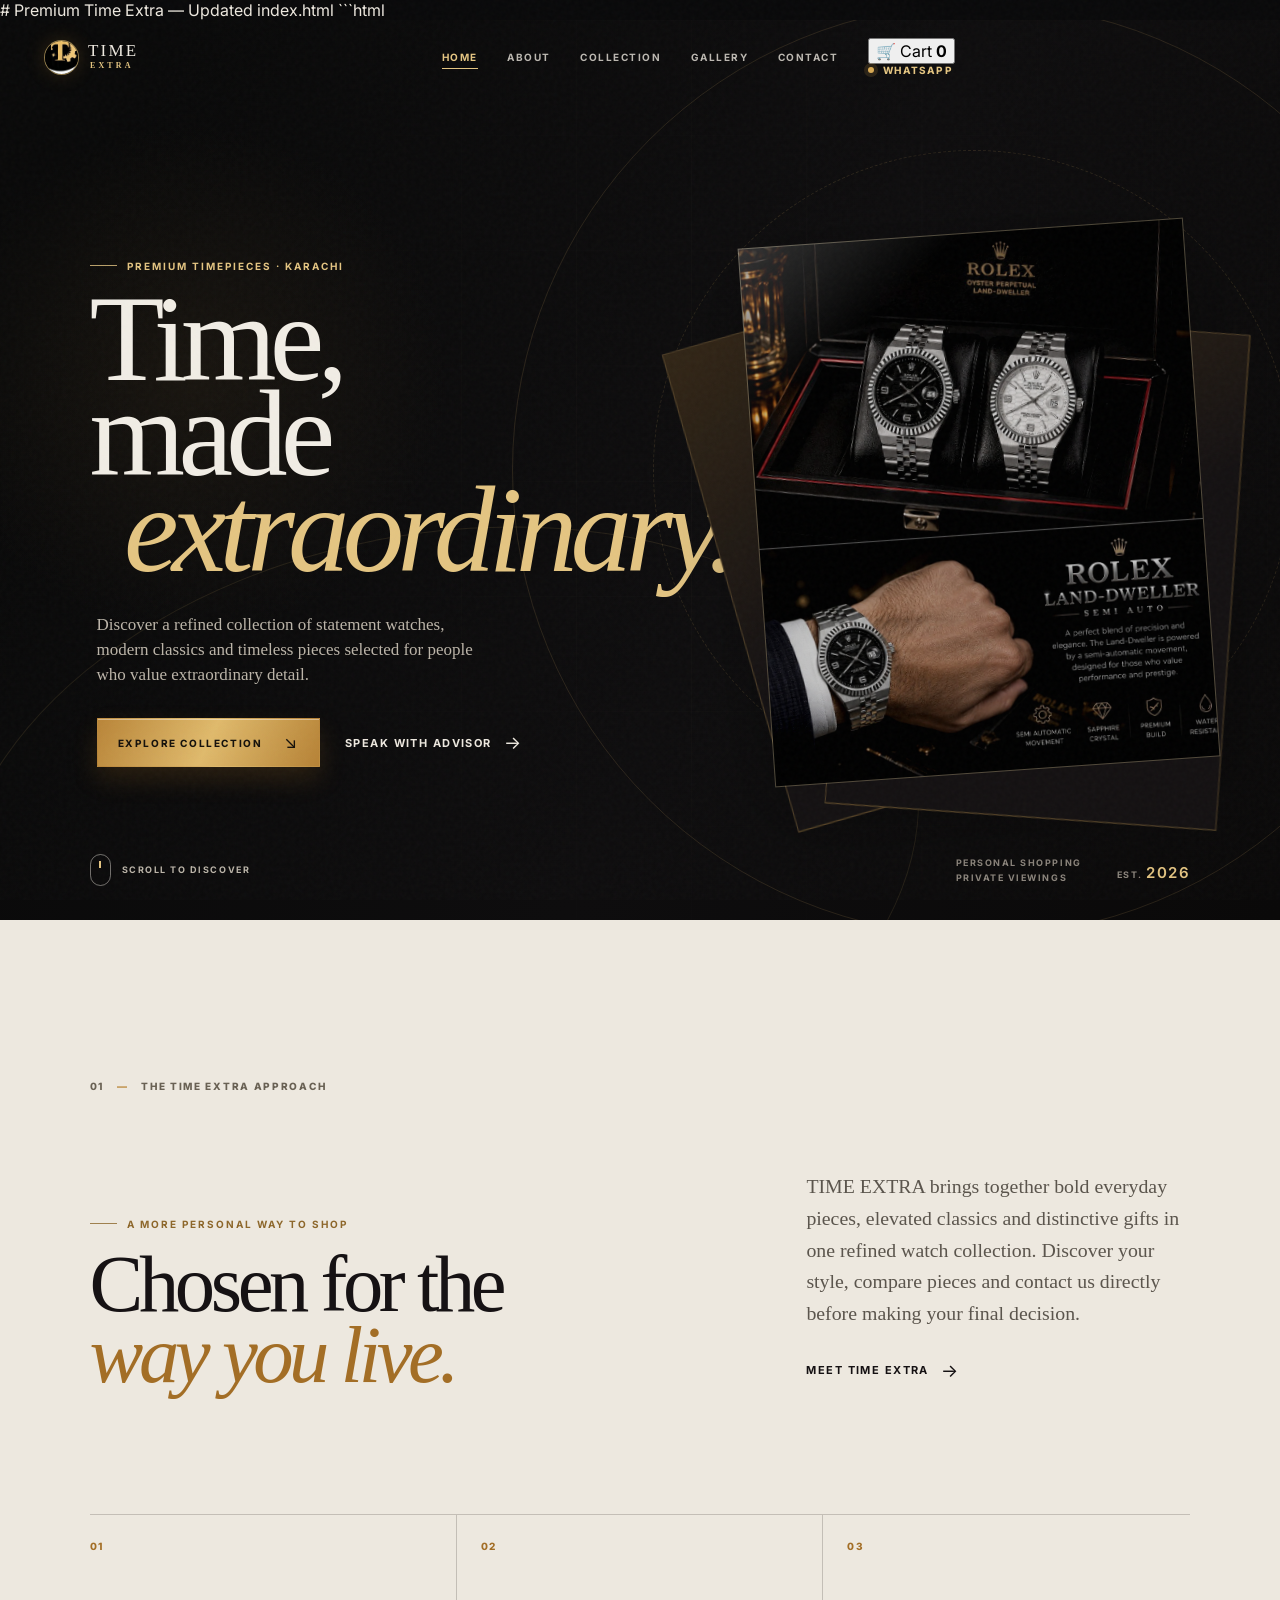
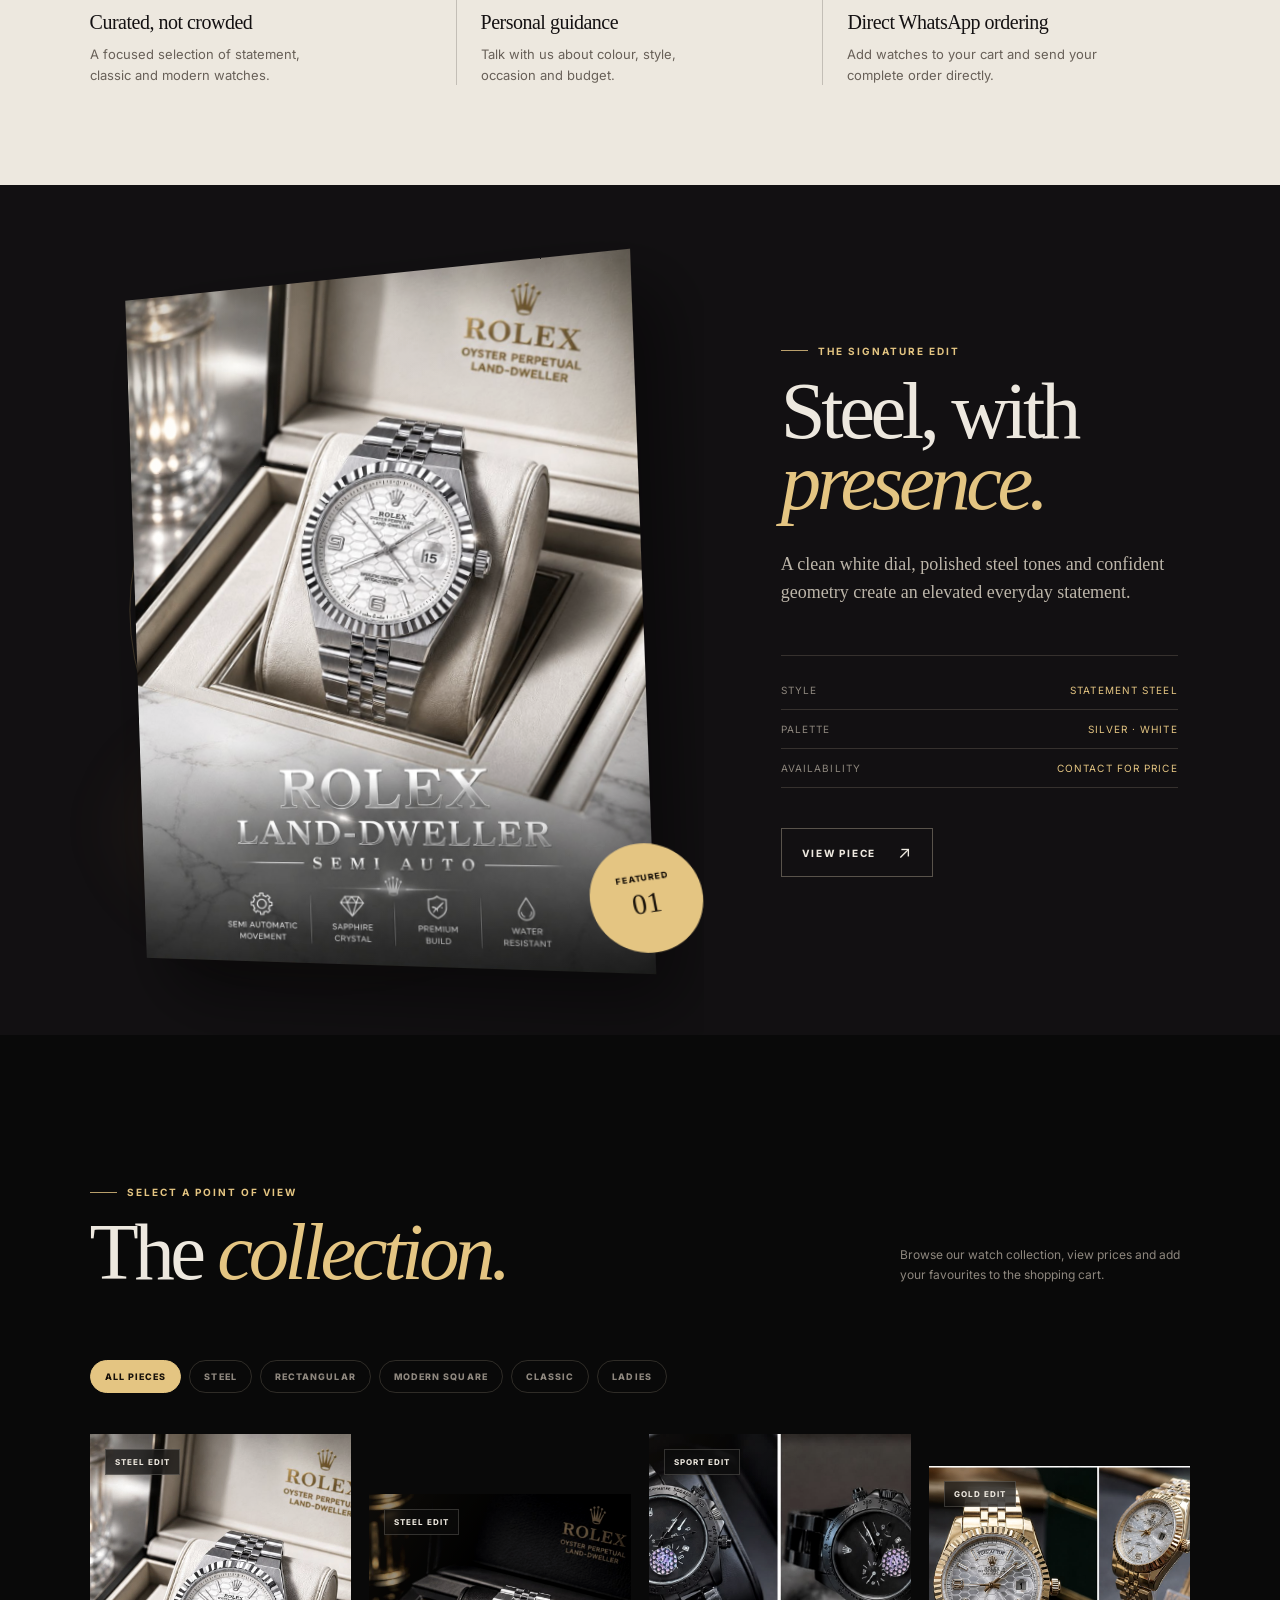
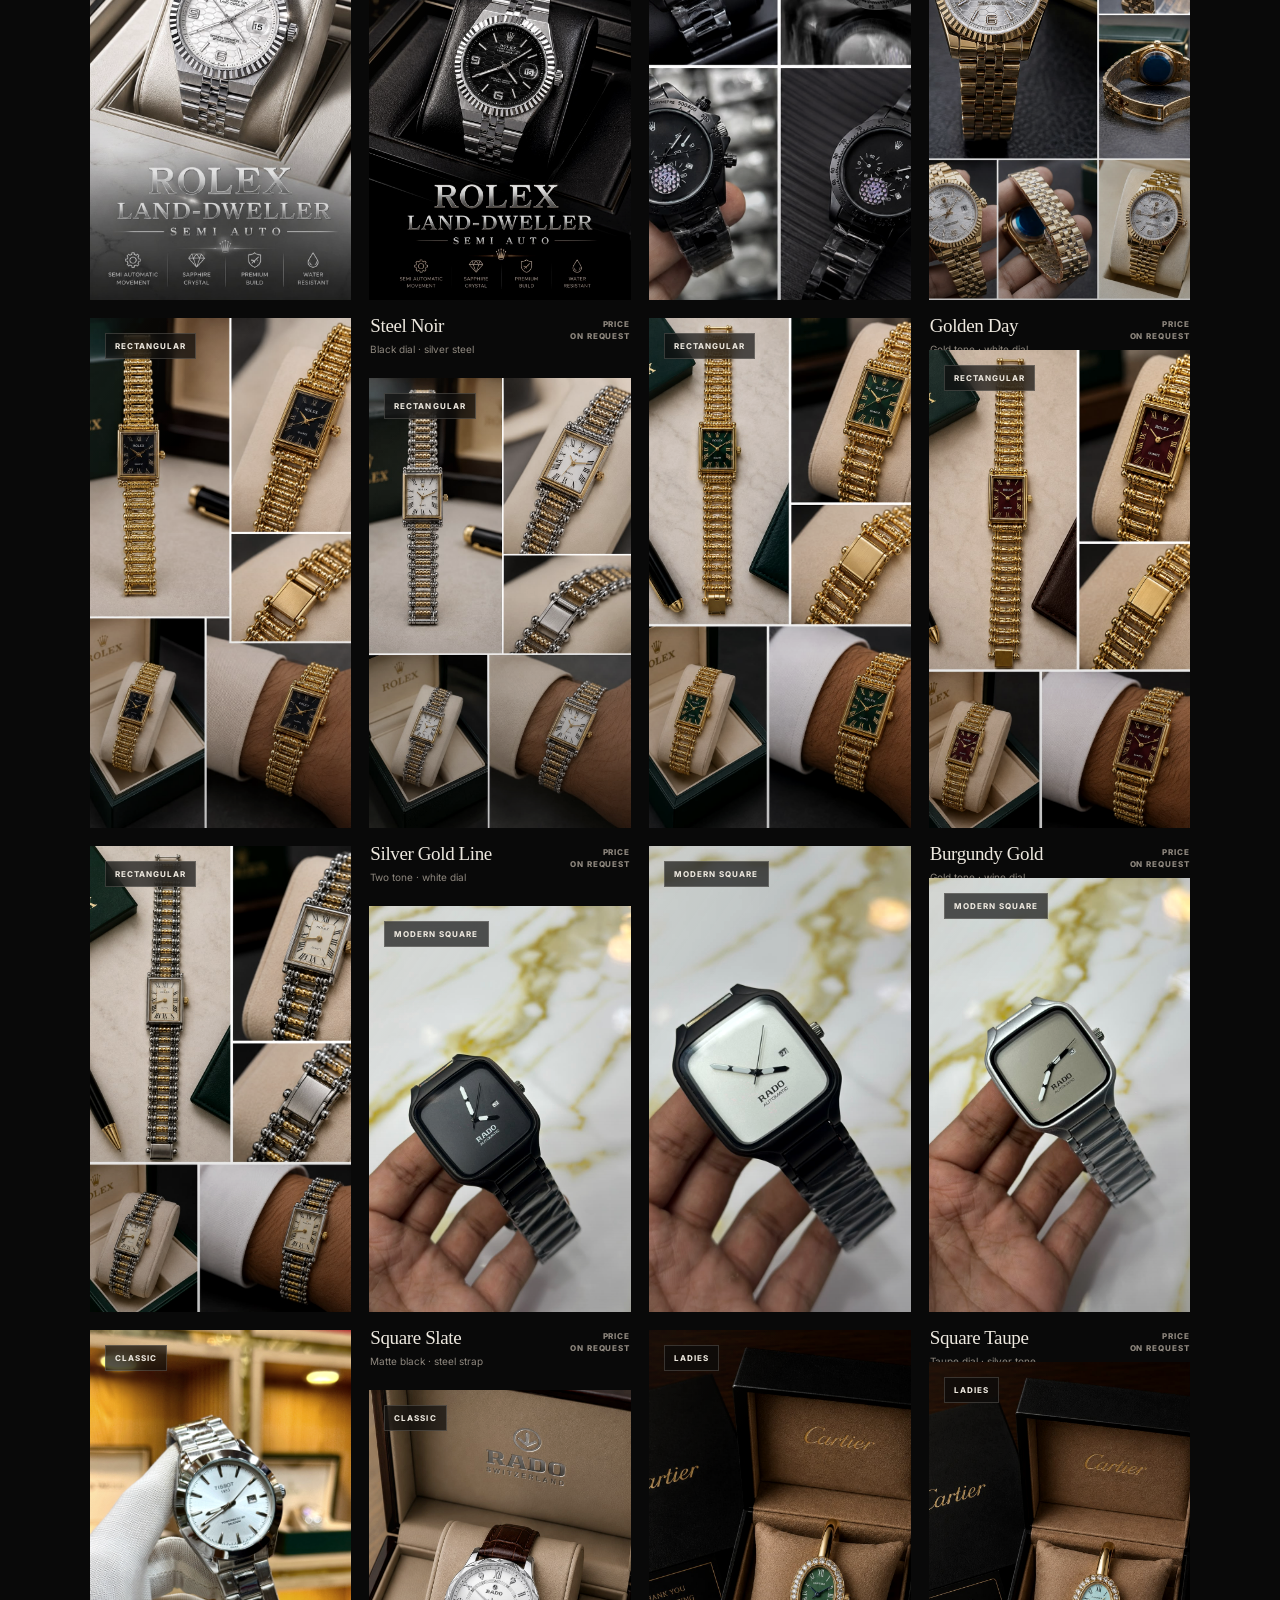
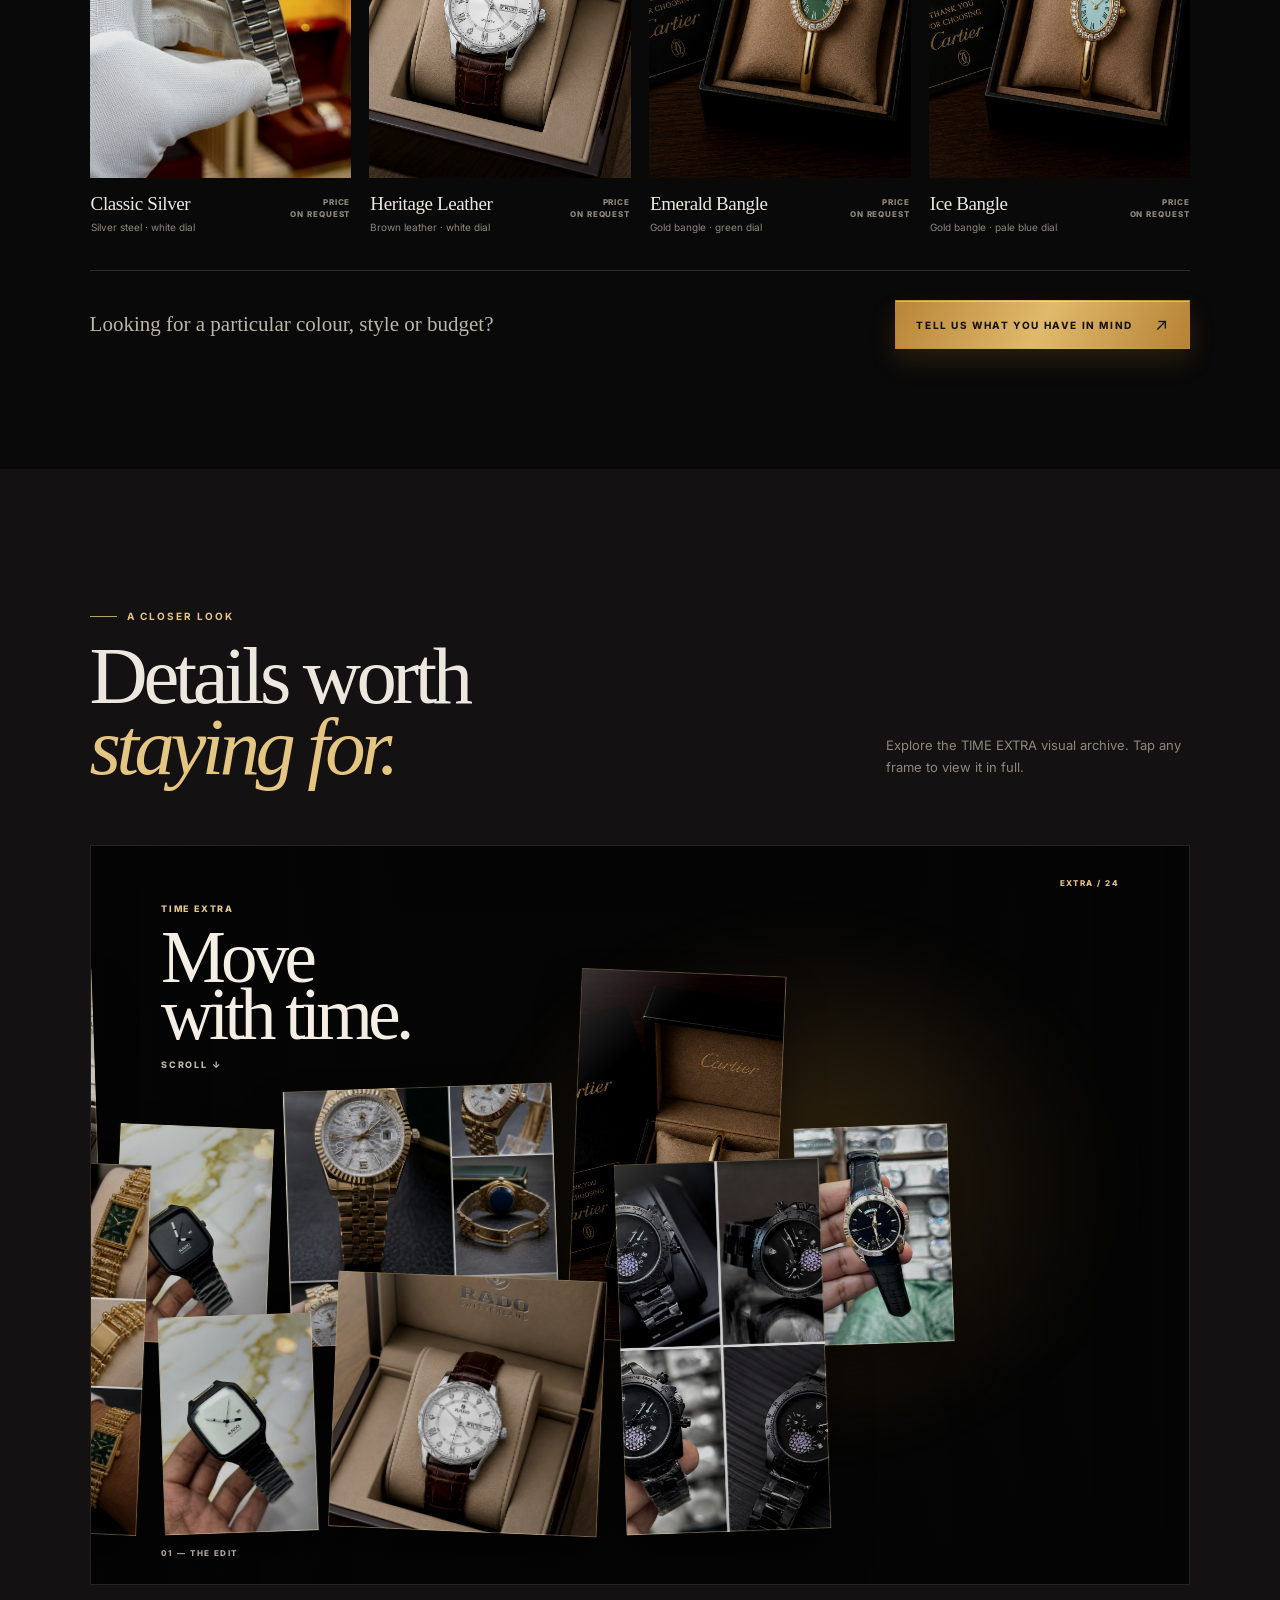
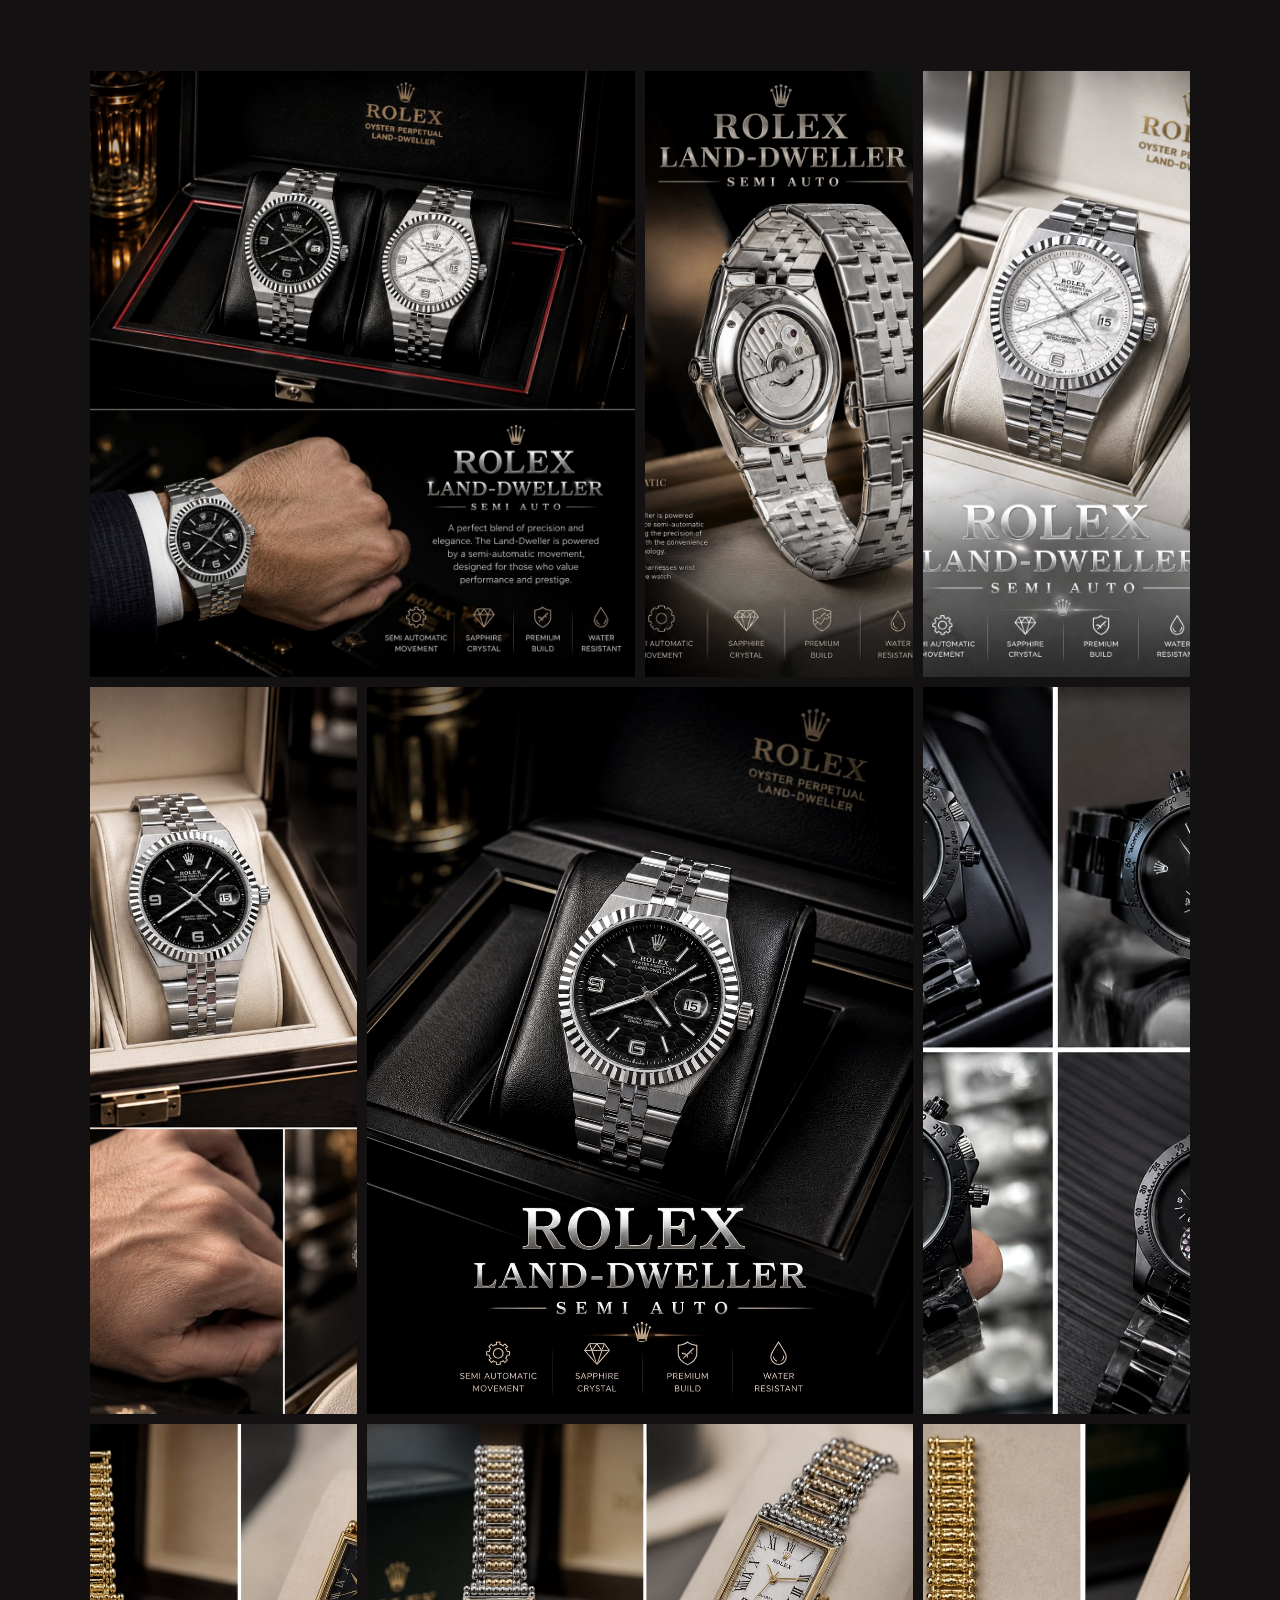
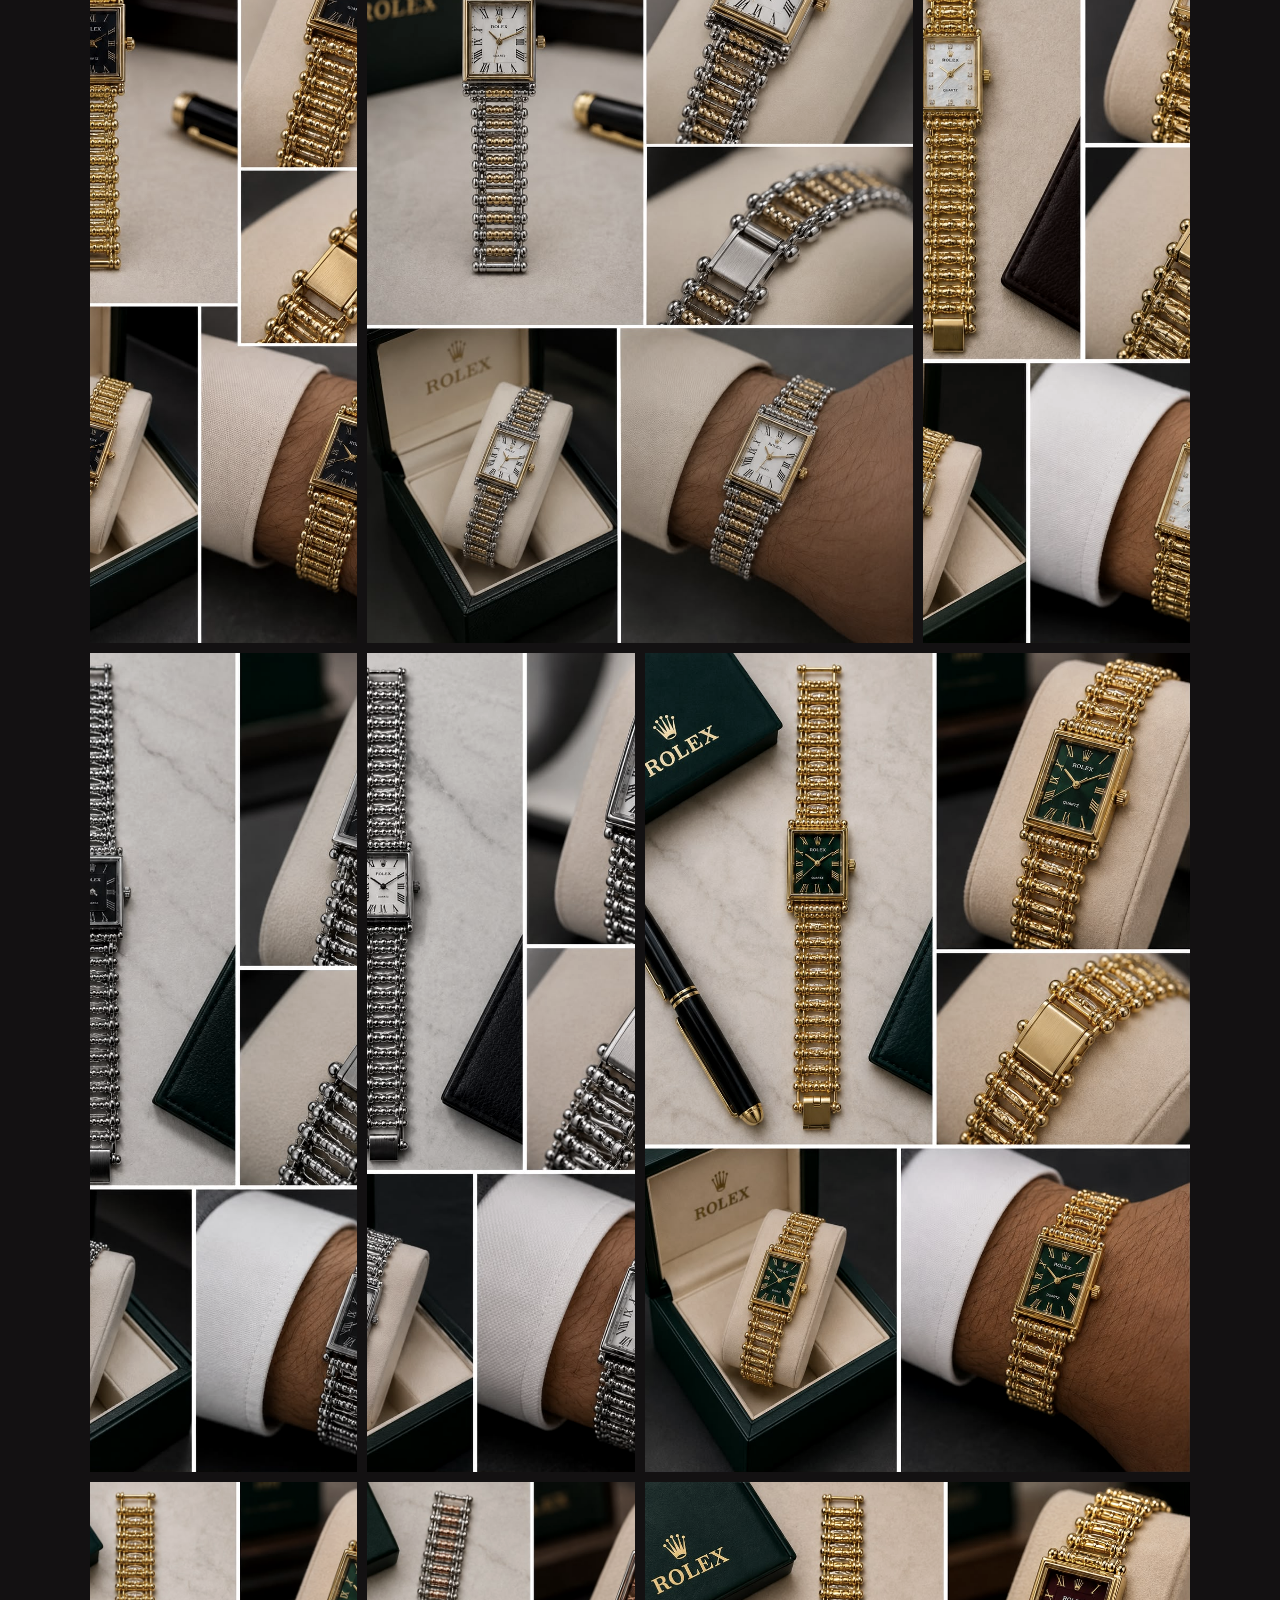
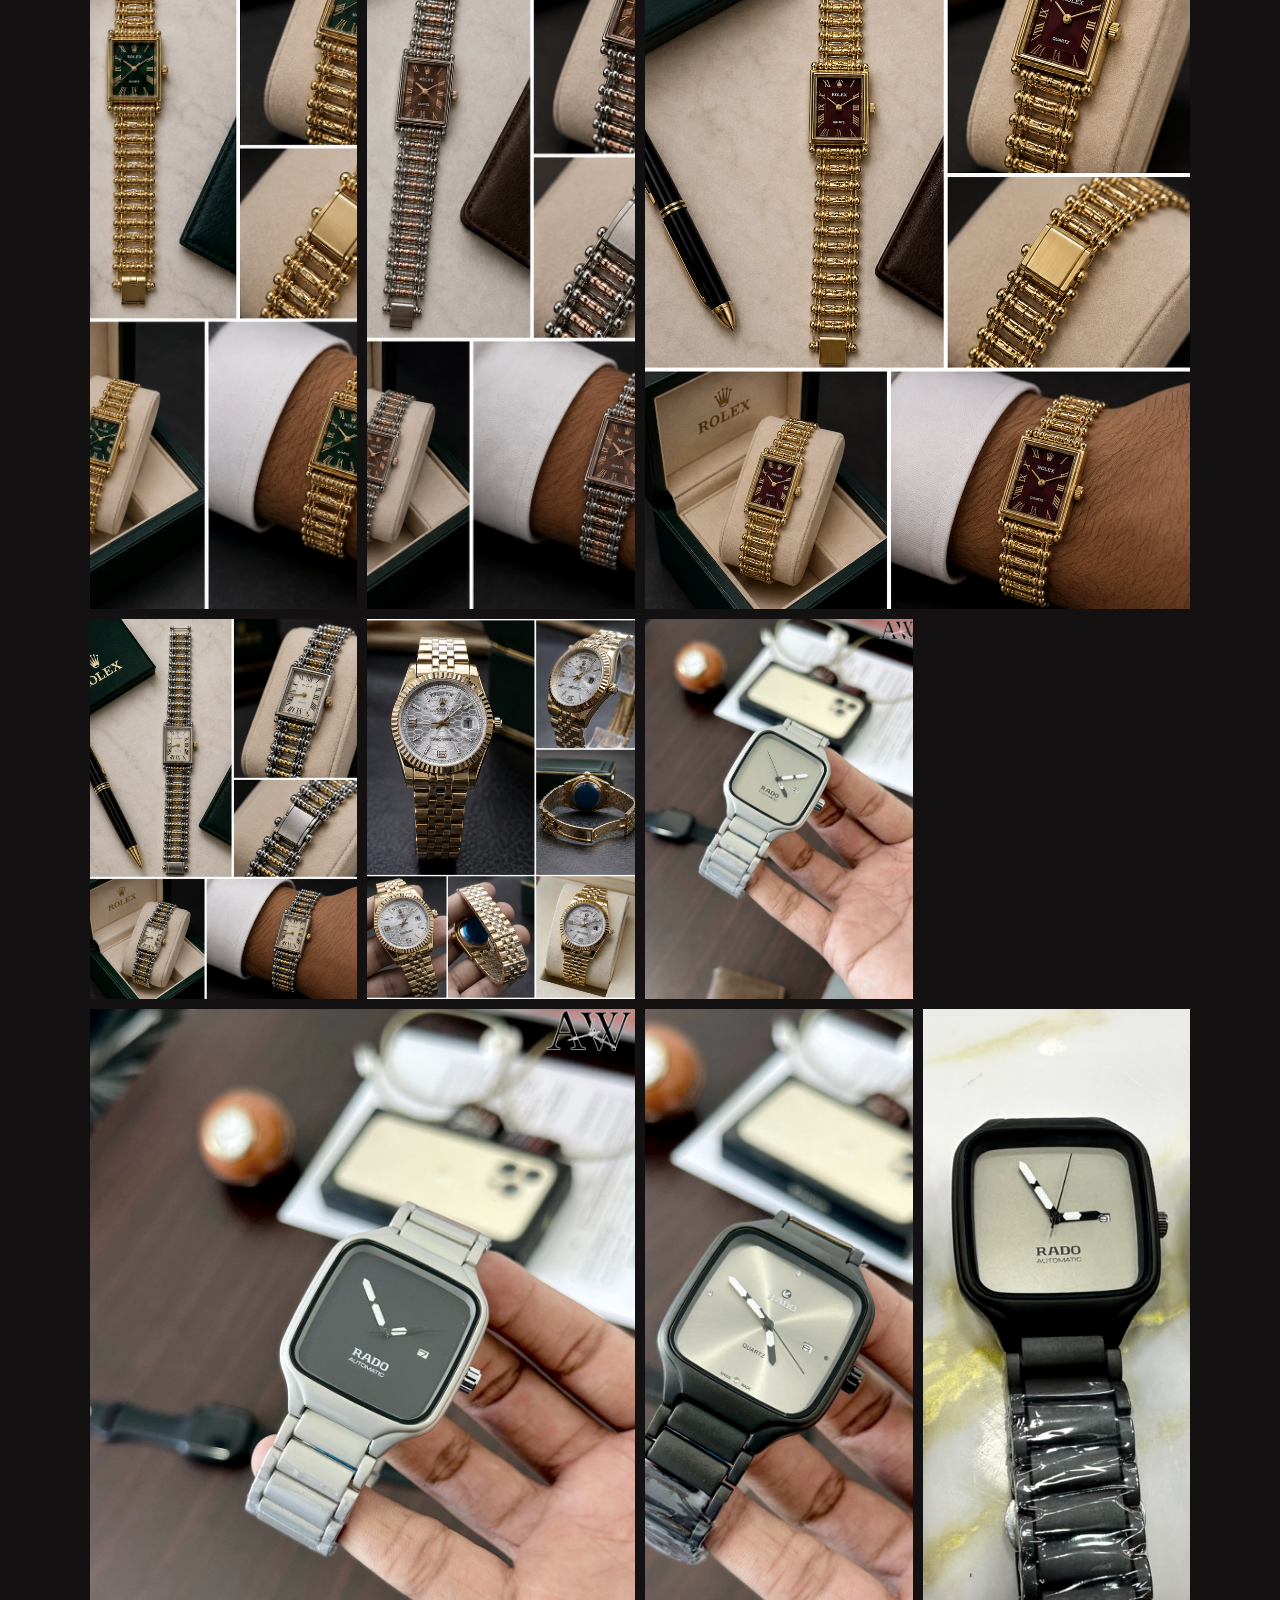
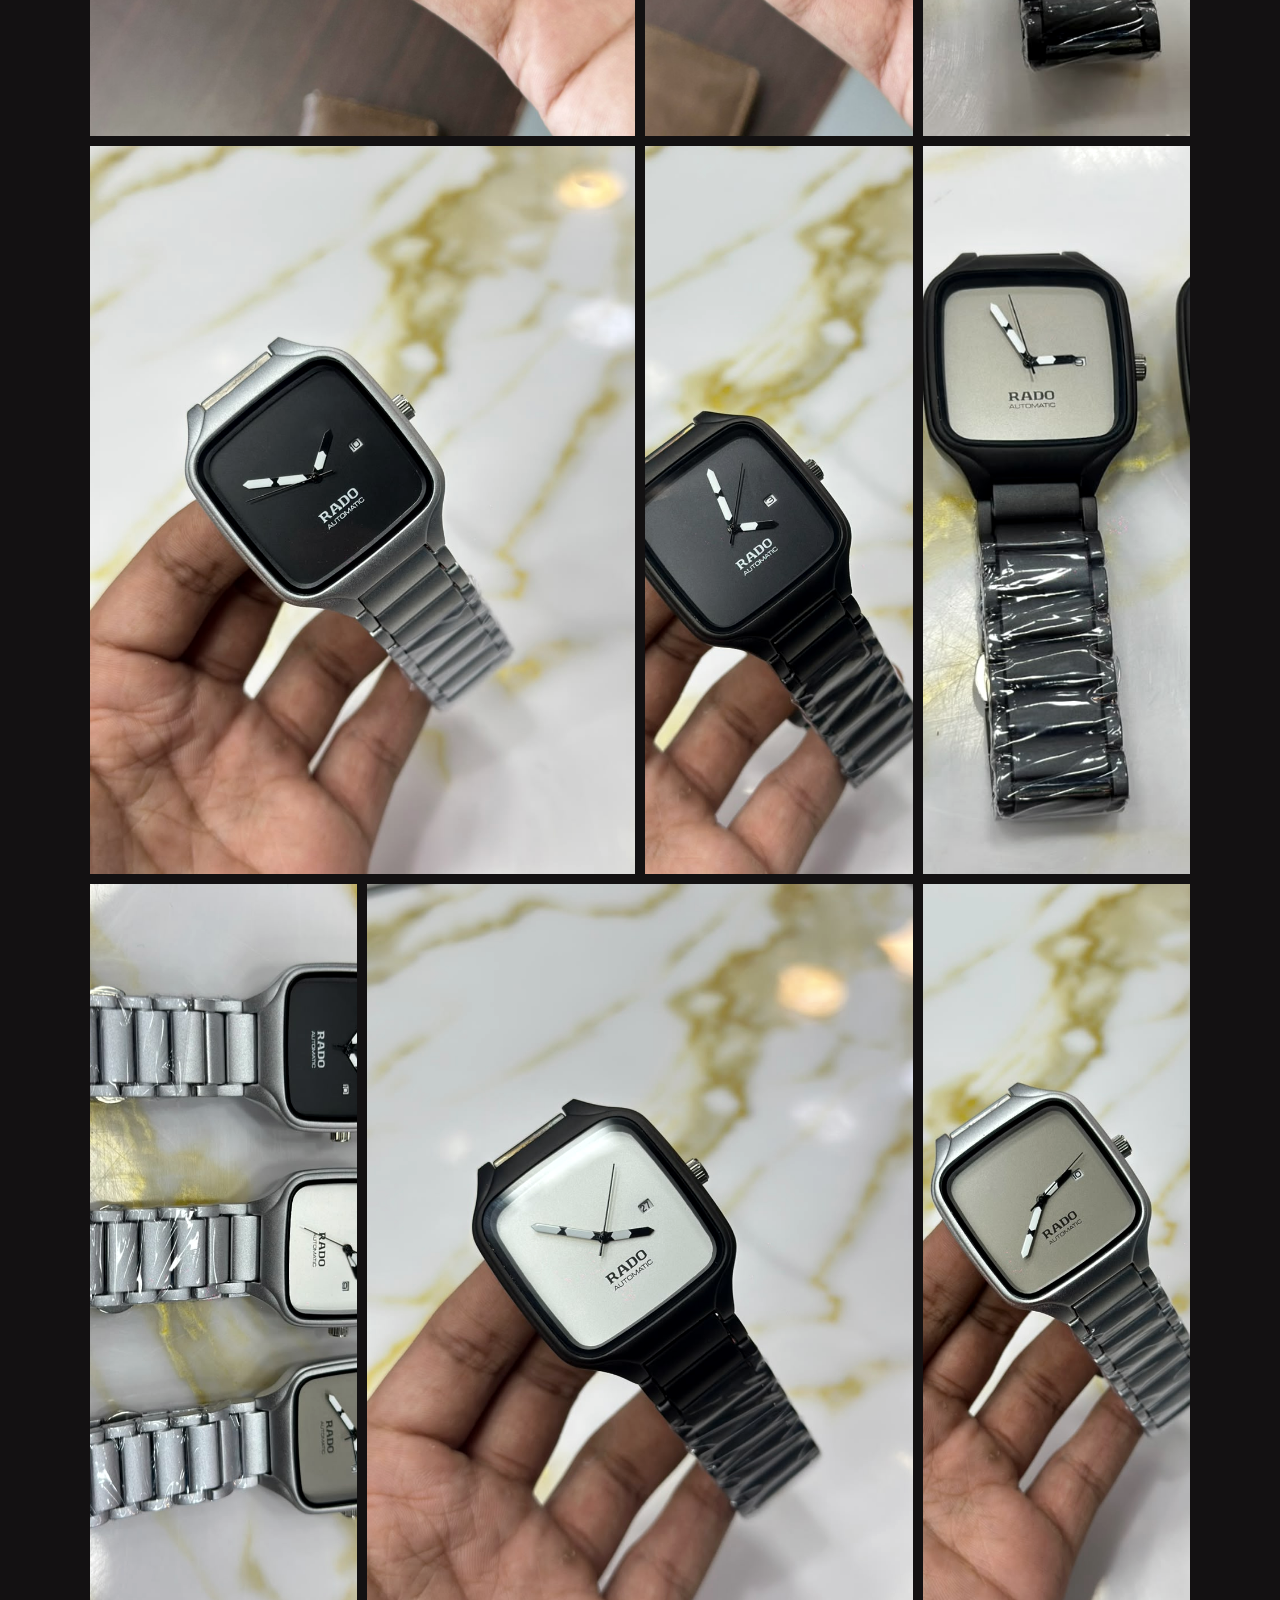
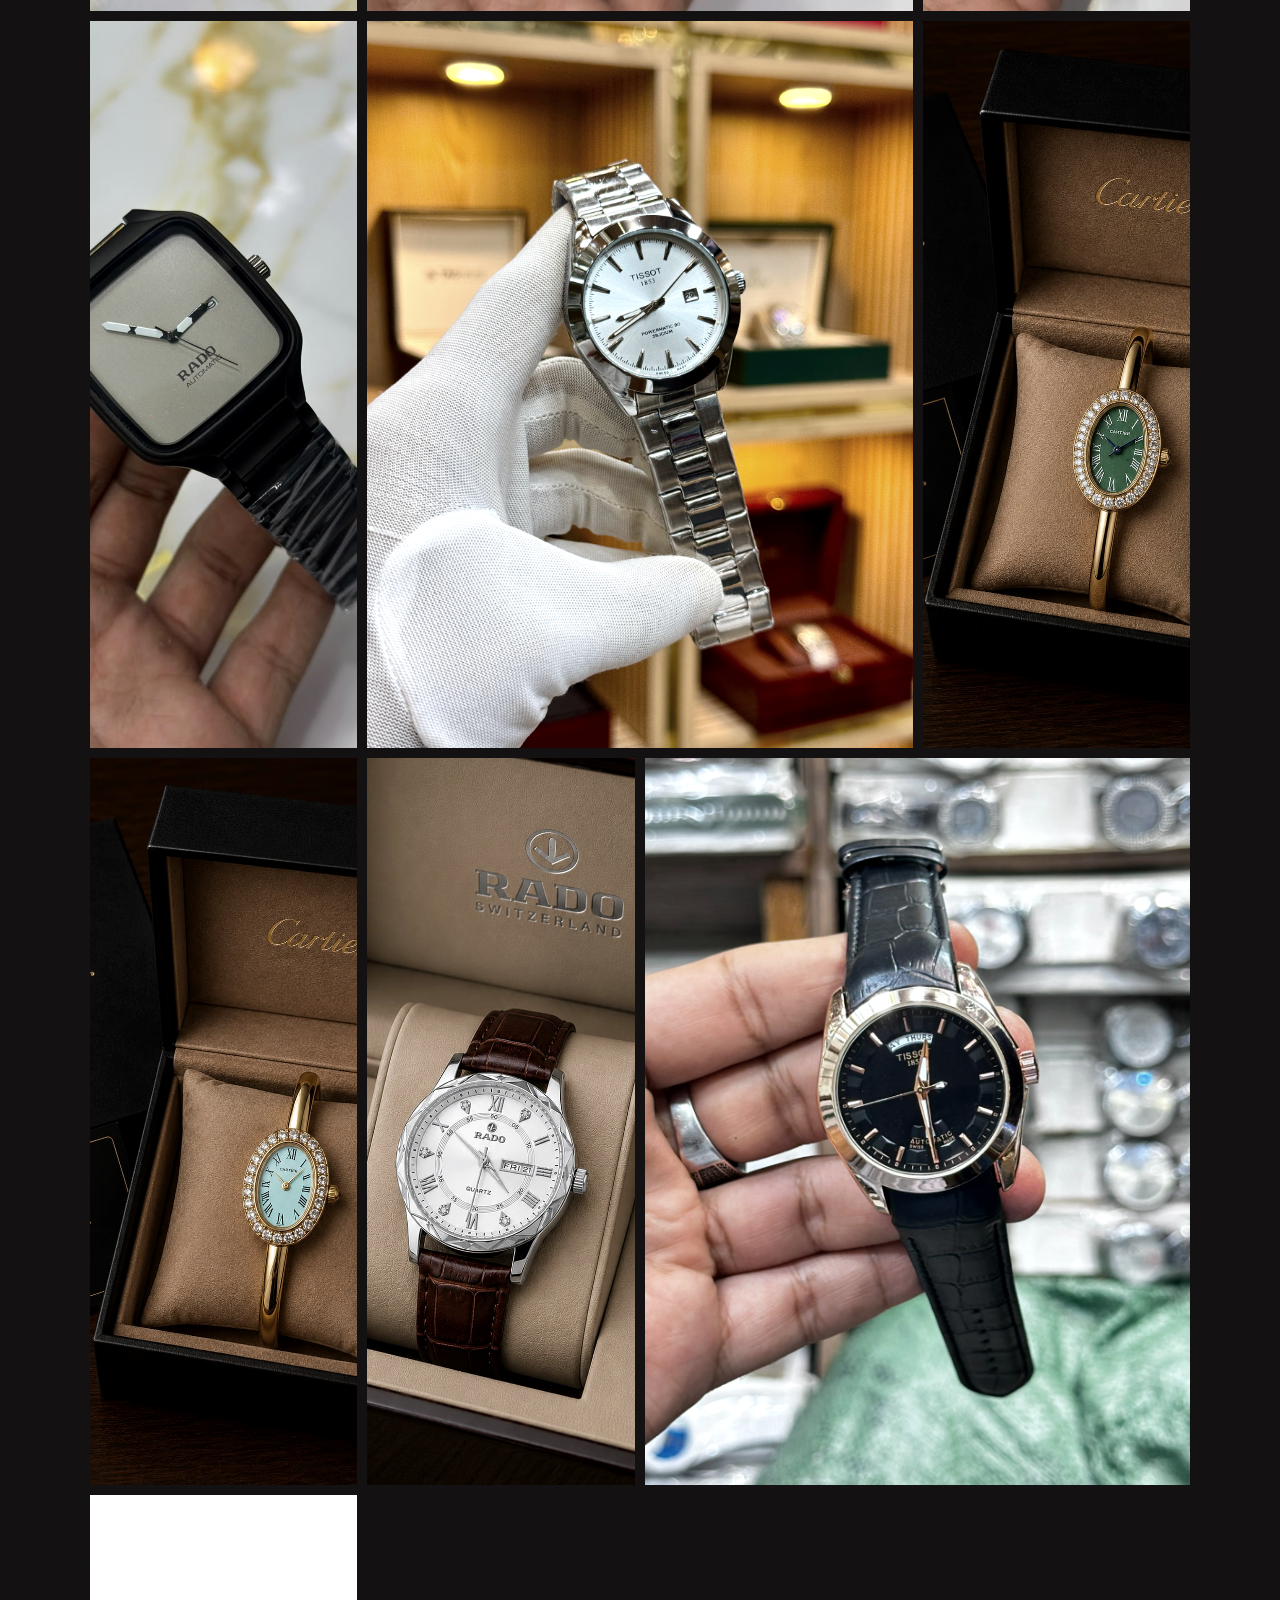
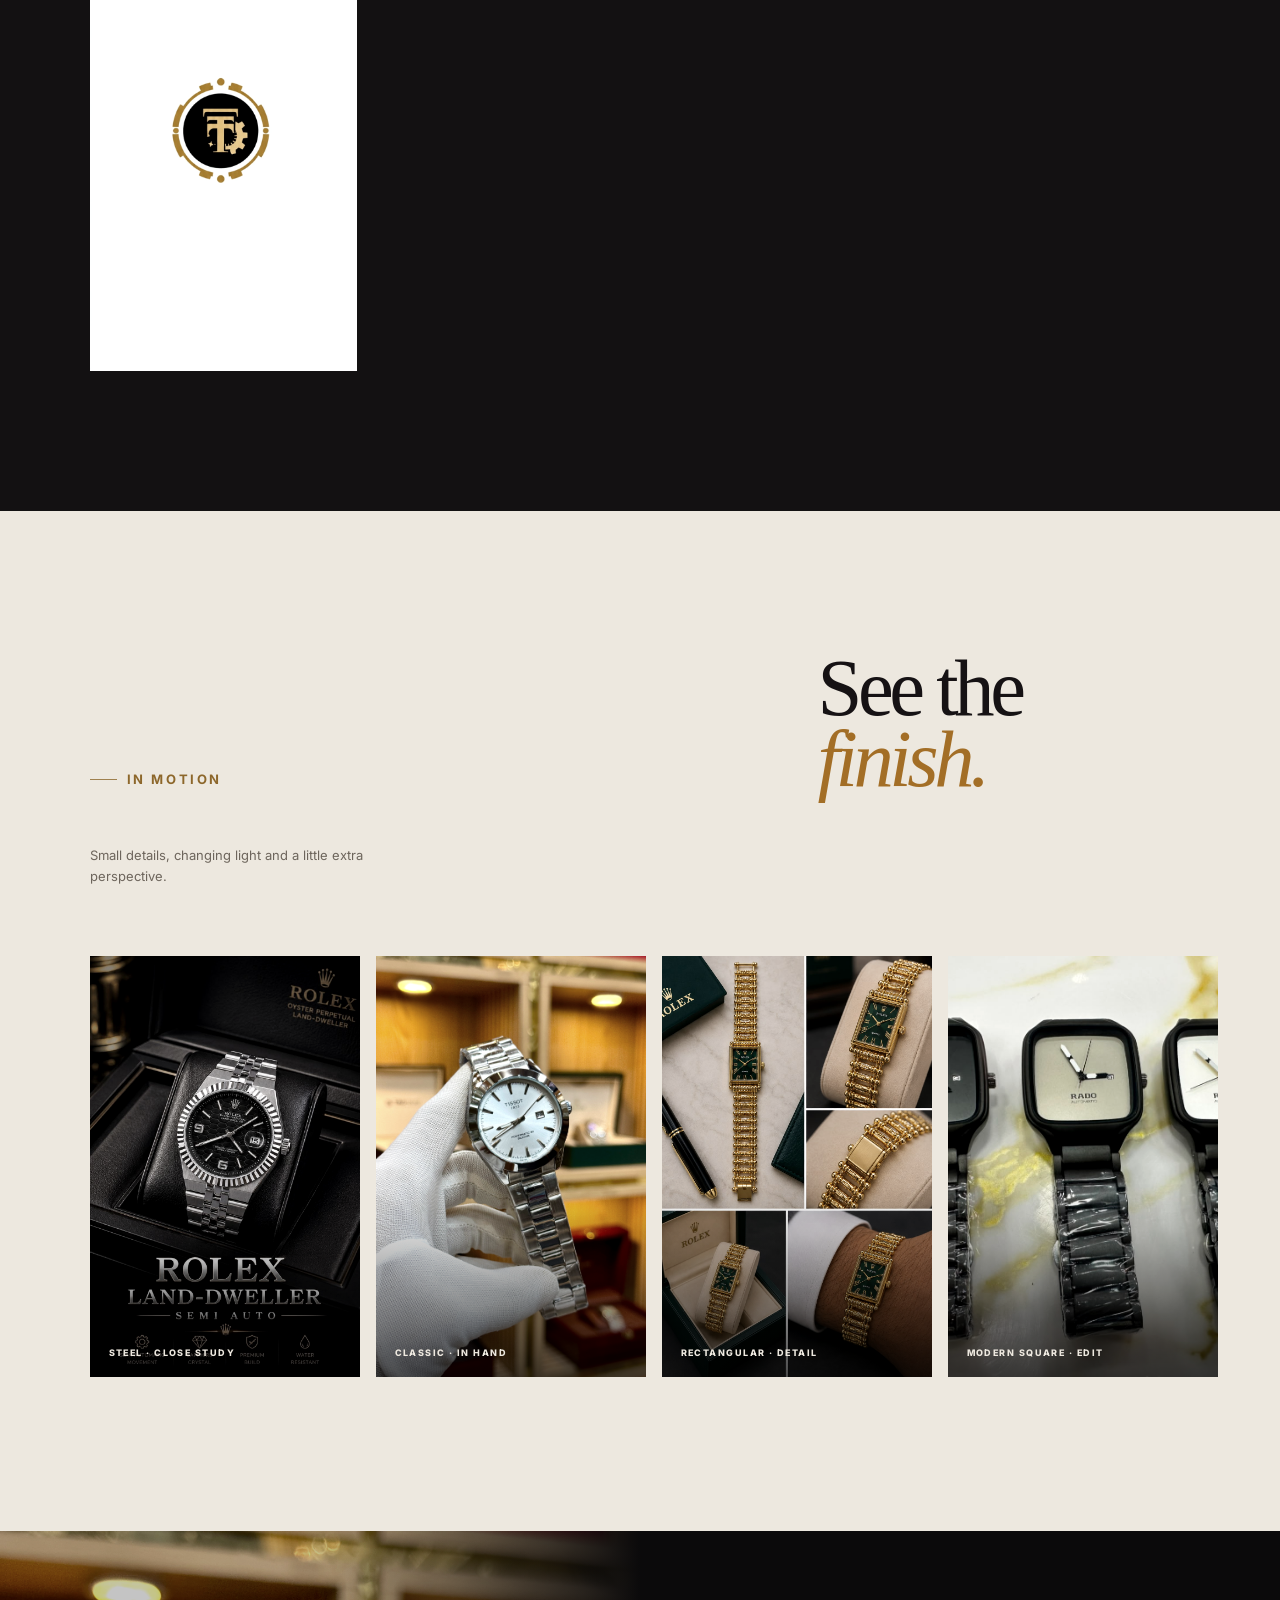
==== commit baf7bbb0: "Update index.html" ====
--- a/index.html
+++ b/index.html
@@ -1,265 +1,1790 @@
-<!doctype html>
+# Premium Time Extra — Updated index.html
+
+```html
+<!DOCTYPE html>
 <html lang="en">
-  <head>
-    <meta charset="UTF-8" />
-    <meta name="viewport" content="width=device-width, initial-scale=1.0" />
-    <meta name="theme-color" content="#0a0a0b" />
-    <meta name="description" content="Time Extra is a refined watch destination in Gulistan-e-Johar, Karachi. Explore the collection or book a private viewing." />
-    <meta property="og:title" content="Time Extra | Watches beyond the ordinary" />
-    <meta property="og:description" content="A considered edit of statement watches. Private viewings and personal assistance in Gulistan-e-Johar, Karachi." />
-    <meta property="og:image" content="assets/hero-steel-duo.jpg" />
-    <meta property="og:type" content="website" />
-    <title>Time Extra | Watches Beyond the Ordinary</title>
-    <link rel="icon" href="assets/time-extra-mark.jpg" />
-    <link rel="stylesheet" href="styles.css" />
-    <script src="script.js" defer></script>
-  </head>
-  <body>
-    <a class="skip-link" href="#main">Skip to content</a>
-    <div class="noise" aria-hidden="true"></div>
-    <div class="cursor-glow" aria-hidden="true"></div>
-
-    <header class="site-header" id="top">
-      <a class="brand" href="#home" aria-label="Time Extra home">
-        <span class="brand-mark" aria-hidden="true"><img src="assets/time-extra-mark.jpg" alt="" /></span>
-        <span class="brand-copy"><strong>TIME</strong><em>EXTRA</em></span>
+<head>
+  <meta charset="UTF-8">
+
+  <meta
+    name="viewport"
+    content="width=device-width, initial-scale=1.0, viewport-fit=cover"
+  >
+
+  <meta name="theme-color" content="#080808">
+
+  <meta
+    name="description"
+    content="TIME EXTRA — Premium watches, curated for extraordinary moments."
+  >
+
+  <meta
+    property="og:title"
+    content="TIME EXTRA | Watches Beyond the Ordinary"
+  >
+
+  <meta
+    property="og:description"
+    content="Discover premium watches from TIME EXTRA."
+  >
+
+  <meta
+    property="og:image"
+    content="assets/hero-steel-duo.jpg"
+  >
+
+  <meta property="og:type" content="website">
+
+  <title>TIME EXTRA | Watches Beyond the Ordinary</title>
+
+  <link
+    rel="icon"
+    href="assets/time-extra-mark.jpg"
+  >
+
+  <!-- Premium fonts -->
+  <link rel="preconnect" href="https://fonts.googleapis.com">
+  <link rel="preconnect" href="https://fonts.gstatic.com" crossorigin>
+
+  <link
+    href="https://fonts.googleapis.com/css2?family=Cormorant+Garamond:wght@400;500;600;700&family=Inter:wght@300;400;500;600;700&display=swap"
+    rel="stylesheet"
+  >
+
+  <link rel="stylesheet" href="styles.css">
+
+  <script src="script.js" defer></script>
+</head>
+
+<body>
+
+  <!-- ==============================
+       GLOBAL EFFECTS
+  =============================== -->
+
+  <a
+    class="skip-link"
+    href="#main"
+  >
+    Skip to content
+  </a>
+
+  <div
+    class="noise"
+    aria-hidden="true"
+  ></div>
+
+  <div
+    class="cursor-glow"
+    aria-hidden="true"
+  ></div>
+
+  <div
+    class="cursor-dot"
+    aria-hidden="true"
+  ></div>
+
+  <div
+    class="cursor-ring"
+    aria-hidden="true"
+  ></div>
+
+
+  <!-- ==============================
+       HEADER
+  =============================== -->
+
+  <header
+    class="site-header"
+    id="top"
+  >
+
+    <a
+      class="brand"
+      href="#home"
+      aria-label="TIME EXTRA Home"
+    >
+
+      <span
+        class="brand-mark"
+        aria-hidden="true"
+      >
+        <img
+          src="assets/time-extra-mark.jpg"
+          alt=""
+        >
+      </span>
+
+      <span class="brand-copy">
+        <strong>TIME</strong>
+        <em>EXTRA</em>
+      </span>
+
+    </a>
+
+
+    <nav
+      class="site-nav"
+      id="site-nav"
+      aria-label="Primary navigation"
+    >
+
+      <a
+        class="active"
+        href="#home"
+      >
+        Home
       </a>
 
-      <button class="menu-toggle" type="button" aria-expanded="false" aria-controls="site-nav">
-        <span class="sr-only">Open navigation</span>
-        <span></span><span></span>
+      <a href="#about">
+        About
+      </a>
+
+      <a href="#products">
+        Collection
+      </a>
+
+      <a href="#gallery">
+        Gallery
+      </a>
+
+      <a href="#contact">
+        Contact
+      </a>
+
+    </nav>
+
+
+    <div class="header-actions">
+
+      <button
+        class="cart-button"
+        id="cart-button"
+        type="button"
+        aria-label="Open shopping cart"
+      >
+
+        <span class="cart-icon">
+          🛒
+        </span>
+
+        <span>
+          Cart
+        </span>
+
+        <b
+          class="cart-count"
+          id="cart-count"
+        >
+          0
+        </b>
+
       </button>
 
-      <nav class="site-nav" id="site-nav" aria-label="Primary navigation">
-        <a class="active" href="#home">Home</a>
-        <a href="#about">About</a>
-        <a href="#products">Products</a>
-        <a href="#contact">Contact</a>
-      </nav>
-
-      <a class="header-cta" href="https://wa.me/923328252059?text=Hello%20Time%20Extra%2C%20I%20would%20like%20to%20book%20a%20viewing." target="_blank" rel="noreferrer">
-        <span class="header-cta-dot"></span> Book a viewing
+
+      <a
+        class="header-cta"
+        href="https://wa.me/923328252059?text=Hello%20TIME%20EXTRA%2C%20I%20would%20like%20to%20know%20about%20your%20watches."
+        target="_blank"
+        rel="noopener noreferrer"
+      >
+
+        <span class="header-cta-dot"></span>
+
+        WhatsApp
+
       </a>
-    </header>
-
-    <main id="main">
-      <section class="hero section" id="home" aria-labelledby="hero-title">
-        <div class="hero-orbit orbit-one" aria-hidden="true"></div>
-        <div class="hero-orbit orbit-two" aria-hidden="true"></div>
-        <div class="hero-aura" aria-hidden="true"></div>
+
+
+      <button
+        class="menu-toggle"
+        type="button"
+        aria-expanded="false"
+        aria-controls="site-nav"
+      >
+
+        <span class="sr-only">
+          Open navigation
+        </span>
+
+        <span></span>
+        <span></span>
+
+      </button>
+
+    </div>
+
+  </header>
+
+
+
+  <main id="main">
+
+
+    <!-- ==============================
+         HERO SECTION
+    =============================== -->
+
+    <section
+      class="hero section"
+      id="home"
+      aria-labelledby="hero-title"
+    >
+
+      <div
+        class="hero-orbit orbit-one"
+        aria-hidden="true"
+      ></div>
+
+      <div
+        class="hero-orbit orbit-two"
+        aria-hidden="true"
+      ></div>
+
+      <div
+        class="hero-aura"
+        aria-hidden="true"
+      ></div>
+
+
+      <div class="hero-grid">
+
         <div class="hero-copy reveal">
-          <p class="eyebrow"><span></span> Curated timepieces · Karachi</p>
-          <h1 id="hero-title">Time, made<br /><i>extraordinary.</i></h1>
-          <p class="hero-description">A considered edit of expressive watches for the moments you intend to remember.</p>
+
+          <p class="eyebrow">
+            <span></span>
+            PREMIUM TIMEPIECES · KARACHI
+          </p>
+
+
+          <h1 id="hero-title">
+
+            Time,
+
+            <br>
+
+            made
+
+            <i>
+              extraordinary.
+            </i>
+
+          </h1>
+
+
+          <p class="hero-description">
+
+            Discover a refined collection of statement watches,
+            modern classics and timeless pieces selected for
+            people who value extraordinary detail.
+
+          </p>
+
+
           <div class="hero-actions">
-            <a class="button button-gold" href="#products">Explore collection <span aria-hidden="true">↘</span></a>
-            <a class="text-link" href="https://wa.me/923328252059?text=Hello%20Time%20Extra%2C%20I%20would%20like%20to%20know%20more%20about%20your%20collection." target="_blank" rel="noreferrer">Speak with an advisor <span aria-hidden="true">→</span></a>
+
+            <a
+              class="button button-gold magnetic"
+              href="#products"
+            >
+
+              Explore Collection
+
+              <span aria-hidden="true">
+                ↘
+              </span>
+
+            </a>
+
+
+            <a
+              class="text-link magnetic"
+              href="https://wa.me/923328252059?text=Hello%20TIME%20EXTRA%2C%20I%20want%20to%20explore%20your%20watch%20collection."
+              target="_blank"
+              rel="noopener noreferrer"
+            >
+
+              Speak With Advisor
+
+              <span aria-hidden="true">
+                →
+              </span>
+
+            </a>
+
           </div>
+
         </div>
 
-        <div class="hero-product tilt-card" data-tilt aria-hidden="true">
-          <div class="product-plate plate-back"></div>
-          <div class="product-plate plate-front"></div>
-          <img src="assets/hero-steel-duo.jpg" alt="" />
-          <span class="image-caption">The Steel Edit / 01</span>
+
+        <div
+          class="hero-product tilt-card"
+          data-tilt
+        >
+
+          <div
+            class="product-plate plate-back"
+          ></div>
+
+          <div
+            class="product-plate plate-front"
+          ></div>
+
+
+          <div class="hero-product-image">
+
+            <img
+              src="assets/hero-steel-duo.jpg"
+              alt="Premium TIME EXTRA steel watches"
+            >
+
+          </div>
+
+
+          <div class="hero-product-info">
+
+            <span>
+              THE STEEL EDIT
+            </span>
+
+            <strong>
+              01
+            </strong>
+
+          </div>
+
         </div>
 
-        <div class="hero-bottom">
-          <a class="scroll-cue" href="#about"><span></span> Scroll to discover</a>
-          <p>Personal shopping<br />Private viewings</p>
-          <p class="hero-number">EST. <strong>2026</strong></p>
+      </div>
+
+
+      <div class="hero-bottom">
+
+        <a
+          class="scroll-cue"
+          href="#about"
+        >
+
+          <span></span>
+
+          Scroll to discover
+
+        </a>
+
+
+        <p>
+          PERSONAL SHOPPING
+          <br>
+          PRIVATE VIEWINGS
+        </p>
+
+
+        <p class="hero-number">
+
+          EST.
+
+          <strong>
+            2026
+          </strong>
+
+        </p>
+
+      </div>
+
+    </section>
+
+
+
+    <!-- ==============================
+         ABOUT
+    =============================== -->
+
+    <section
+      class="intro section"
+      id="about"
+      aria-labelledby="about-title"
+    >
+
+      <div class="section-index reveal">
+
+        01
+
+        <span>—</span>
+
+        THE TIME EXTRA APPROACH
+
+      </div>
+
+
+      <div class="intro-grid">
+
+        <div class="intro-title reveal">
+
+          <p class="eyebrow">
+            <span></span>
+            A MORE PERSONAL WAY TO SHOP
+          </p>
+
+          <h2 id="about-title">
+
+            Chosen for the
+
+            <br>
+
+            <i>
+              way you live.
+            </i>
+
+          </h2>
+
         </div>
-      </section>
-
-      <section class="intro section" id="about" aria-labelledby="about-title">
-        <div class="section-index reveal">01 <span>—</span> The Time Extra approach</div>
-        <div class="intro-grid">
-          <div class="intro-title reveal">
-            <p class="eyebrow"><span></span> A more personal way to shop</p>
-            <h2 id="about-title">Chosen for the<br /><i>way you live.</i></h2>
+
+
+        <div class="intro-text reveal">
+
+          <p>
+
+            TIME EXTRA brings together bold everyday pieces,
+            elevated classics and distinctive gifts in one
+            refined watch collection.
+
+            Discover your style, compare pieces and contact
+            us directly before making your final decision.
+
+          </p>
+
+
+          <a
+            class="text-link"
+            href="#contact"
+          >
+
+            Meet TIME EXTRA
+
+            <span>
+              →
+            </span>
+
+          </a>
+
+        </div>
+
+      </div>
+
+
+      <div class="value-grid">
+
+        <article class="value-card reveal">
+
+          <span class="value-no">
+            01
+          </span>
+
+          <h3>
+            Curated, not crowded
+          </h3>
+
+          <p>
+            A focused selection of statement,
+            classic and modern watches.
+          </p>
+
+        </article>
+
+
+        <article class="value-card reveal">
+
+          <span class="value-no">
+            02
+          </span>
+
+          <h3>
+            Personal guidance
+          </h3>
+
+          <p>
+            Talk with us about colour,
+            style, occasion and budget.
+          </p>
+
+        </article>
+
+
+        <article class="value-card reveal">
+
+          <span class="value-no">
+            03
+          </span>
+
+          <h3>
+            Direct WhatsApp ordering
+          </h3>
+
+          <p>
+            Add watches to your cart and
+            send your complete order directly.
+          </p>
+
+        </article>
+
+      </div>
+
+    </section>
+
+
+
+    <!-- ==============================
+         FEATURED WATCH
+    =============================== -->
+
+    <section
+      class="feature section"
+      aria-labelledby="feature-title"
+    >
+
+      <div class="feature-image-wrap reveal">
+
+        <div
+          class="feature-image tilt-card"
+          data-tilt
+        >
+
+          <img
+            src="assets/steel-white.jpg"
+            alt="Premium silver steel watch with white dial"
+            loading="lazy"
+          >
+
+          <span class="feature-badge">
+
+            Featured
+
+            <br>
+
+            <strong>
+              01
+            </strong>
+
+          </span>
+
+        </div>
+
+      </div>
+
+
+      <div class="feature-copy reveal">
+
+        <p class="eyebrow">
+          <span></span>
+          THE SIGNATURE EDIT
+        </p>
+
+
+        <h2 id="feature-title">
+
+          Steel, with
+
+          <br>
+
+          <i>
+            presence.
+          </i>
+
+        </h2>
+
+
+        <p>
+
+          A clean white dial, polished steel tones
+          and confident geometry create an elevated
+          everyday statement.
+
+        </p>
+
+
+        <dl class="feature-specs">
+
+          <div>
+            <dt>
+              Style
+            </dt>
+
+            <dd>
+              Statement Steel
+            </dd>
           </div>
-          <div class="intro-text reveal">
-            <p>Time Extra brings together bold everyday pieces, elevated classics, and distinct gifts in one refined watch edit. We keep the experience simple: discover what fits your style, ask every question, and see it in person before you decide.</p>
-            <a class="text-link" href="#contact">Meet Time Extra <span aria-hidden="true">→</span></a>
+
+
+          <div>
+            <dt>
+              Palette
+            </dt>
+
+            <dd>
+              Silver · White
+            </dd>
           </div>
+
+
+          <div>
+            <dt>
+              Availability
+            </dt>
+
+            <dd>
+              Contact For Price
+            </dd>
+          </div>
+
+        </dl>
+
+
+        <button
+          class="button button-outline open-product magnetic"
+          type="button"
+          data-product="steel-signature"
+        >
+
+          View Piece
+
+          <span>
+            ↗
+          </span>
+
+        </button>
+
+      </div>
+
+    </section>
+
+
+
+    <!-- ==============================
+         PRODUCTS
+    =============================== -->
+
+    <section
+      class="collection section"
+      id="products"
+      aria-labelledby="products-title"
+    >
+
+      <div class="section-head reveal">
+
+        <div>
+
+          <p class="eyebrow">
+            <span></span>
+            SELECT A POINT OF VIEW
+          </p>
+
+          <h2 id="products-title">
+
+            The
+
+            <i>
+              collection.
+            </i>
+
+          </h2>
+
         </div>
-        <div class="value-grid">
-          <article class="value-card reveal">
-            <span class="value-no">01</span>
-            <h3>Curated, not crowded</h3>
-            <p>A clear point of view across statement, classic and gift-ready designs.</p>
-          </article>
-          <article class="value-card reveal">
-            <span class="value-no">02</span>
-            <h3>Personal guidance</h3>
-            <p>Talk through colour, proportion and occasion with someone who listens.</p>
-          </article>
-          <article class="value-card reveal">
-            <span class="value-no">03</span>
-            <h3>See it your way</h3>
-            <p>Message us or reserve a private viewing in Gulistan-e-Johar.</p>
-          </article>
+
+
+        <p class="section-note">
+
+          Browse our watch collection,
+          view prices and add your favourites
+          to the shopping cart.
+
+        </p>
+
+      </div>
+
+
+      <!-- FILTERS -->
+
+      <div
+        class="filter-bar reveal"
+        aria-label="Filter products"
+      >
+
+        <button
+          type="button"
+          class="filter active"
+          data-filter="all"
+        >
+          All Pieces
+        </button>
+
+        <button
+          type="button"
+          class="filter"
+          data-filter="steel"
+        >
+          Steel
+        </button>
+
+        <button
+          type="button"
+          class="filter"
+          data-filter="rectangular"
+        >
+          Rectangular
+        </button>
+
+        <button
+          type="button"
+          class="filter"
+          data-filter="square"
+        >
+          Modern Square
+        </button>
+
+        <button
+          type="button"
+          class="filter"
+          data-filter="classic"
+        >
+          Classic
+        </button>
+
+        <button
+          type="button"
+          class="filter"
+          data-filter="ladies"
+        >
+          Ladies
+        </button>
+
+      </div>
+
+
+      <!-- PRODUCTS GENERATED BY JS -->
+
+      <div
+        class="product-grid"
+        id="product-grid"
+        aria-live="polite"
+      ></div>
+
+
+      <div class="collection-foot reveal">
+
+        <p>
+          Looking for a particular colour,
+          style or budget?
+        </p>
+
+
+        <a
+          class="button button-gold magnetic"
+          href="https://wa.me/923328252059?text=Hello%20TIME%20EXTRA%2C%20I%20am%20looking%20for%20a specific watch."
+          target="_blank"
+          rel="noopener noreferrer"
+        >
+
+          Tell Us What You Have In Mind
+
+          <span>
+            ↗
+          </span>
+
+        </a>
+
+      </div>
+
+    </section>
+
+
+
+    <!-- ==============================
+         GALLERY
+    =============================== -->
+
+    <section
+      class="gallery-section section"
+      id="gallery"
+      aria-labelledby="gallery-title"
+    >
+
+      <div class="gallery-head reveal">
+
+        <div>
+
+          <p class="eyebrow">
+            <span></span>
+            A CLOSER LOOK
+          </p>
+
+          <h2 id="gallery-title">
+
+            Details worth
+
+            <br>
+
+            <i>
+              staying for.
+            </i>
+
+          </h2>
+
         </div>
-      </section>
-
-      <section class="feature section" aria-labelledby="feature-title">
-        <div class="feature-image-wrap reveal">
-          <div class="feature-image tilt-card" data-tilt>
-            <img src="assets/steel-white.jpg" alt="Silver-tone steel watch with a white textured dial, presented in its box" />
-            <span class="feature-badge">Featured<br /><strong>01</strong></span>
-          </div>
+
+
+        <p>
+
+          Explore the TIME EXTRA visual archive.
+          Tap any frame to view it in full.
+
+        </p>
+
+      </div>
+
+
+      <div
+        class="velocity-stage reveal"
+        id="velocity-stage"
+        aria-label="Moving watch gallery"
+      >
+
+        <div class="velocity-intro">
+
+          <span>
+            TIME EXTRA
+          </span>
+
+          <strong>
+
+            Move
+
+            <br>
+
+            with time.
+
+          </strong>
+
+          <i>
+            Scroll ↓
+          </i>
+
         </div>
-        <div class="feature-copy reveal">
-          <p class="eyebrow"><span></span> The Signature Edit</p>
-          <h2 id="feature-title">Steel, with<br /><i>presence.</i></h2>
-          <p>A clean white dial, polished steel tones and confident geometry make this a natural starting point for an elevated daily rotation.</p>
-          <dl class="feature-specs">
-            <div><dt>Style</dt><dd>Statement steel</dd></div>
-            <div><dt>Palette</dt><dd>Silver · White</dd></div>
-            <div><dt>Availability</dt><dd>Price on request</dd></div>
-          </dl>
-          <button class="button button-outline open-product" type="button" data-product="steel-signature">View piece <span aria-hidden="true">↗</span></button>
+
+
+        <div
+          class="velocity-row velocity-row-one"
+          data-velocity-row
+          data-direction="1"
+          data-distance="-420"
+        >
+
+          <figure class="velocity-card card-tall">
+
+            <img
+              src="assets/steel-white.jpg"
+              alt="Silver steel watch"
+              loading="lazy"
+            >
+
+          </figure>
+
+
+          <figure class="velocity-card card-small">
+
+            <img
+              src="assets/square-black-matte.jpg"
+              alt="Black square watch"
+              loading="lazy"
+            >
+
+          </figure>
+
+
+          <figure class="velocity-card card-wide">
+
+            <img
+              src="assets/gold-day-watch.jpg"
+              alt="Gold watch"
+              loading="lazy"
+            >
+
+          </figure>
+
+
+          <figure class="velocity-card card-tall">
+
+            <img
+              src="assets/ladies-green-bangle.jpg"
+              alt="Green ladies watch"
+              loading="lazy"
+            >
+
+          </figure>
+
+
+          <figure class="velocity-card card-small">
+
+            <img
+              src="assets/classic-black.jpg"
+              alt="Classic black watch"
+              loading="lazy"
+            >
+
+          </figure>
+
         </div>
-      </section>
-
-      <section class="collection section" id="products" aria-labelledby="products-title">
-        <div class="section-head reveal">
-          <div>
-            <p class="eyebrow"><span></span> Select a point of view</p>
-            <h2 id="products-title">The <i>collection.</i></h2>
-          </div>
-          <p class="section-note">Every piece is shown for inspiration. Contact us for the latest availability and pricing.</p>
+
+
+        <div
+          class="velocity-row velocity-row-two"
+          data-velocity-row
+          data-direction="-1"
+          data-distance="-260"
+        >
+
+          <figure class="velocity-card card-wide">
+
+            <img
+              src="assets/steel-collection.jpg"
+              alt="Steel watch collection"
+              loading="lazy"
+            >
+
+          </figure>
+
+
+          <figure class="velocity-card card-tall">
+
+            <img
+              src="assets/green-gold-rectangular.jpg"
+              alt="Green gold rectangular watch"
+              loading="lazy"
+            >
+
+          </figure>
+
+
+          <figure class="velocity-card card-small">
+
+            <img
+              src="assets/square-white-hand.jpg"
+              alt="White square watch"
+              loading="lazy"
+            >
+
+          </figure>
+
+
+          <figure class="velocity-card card-wide">
+
+            <img
+              src="assets/classic-brown.jpg"
+              alt="Brown leather watch"
+              loading="lazy"
+            >
+
+          </figure>
+
+
+          <figure class="velocity-card card-tall">
+
+            <img
+              src="assets/black-chrono.jpg"
+              alt="Black chronograph watch"
+              loading="lazy"
+            >
+
+          </figure>
+
         </div>
-        <div class="filter-bar reveal" aria-label="Filter products">
-          <button type="button" class="filter active" data-filter="all">All pieces</button>
-          <button type="button" class="filter" data-filter="steel">Steel</button>
-          <button type="button" class="filter" data-filter="rectangular">Rectangular</button>
-          <button type="button" class="filter" data-filter="square">Modern square</button>
-          <button type="button" class="filter" data-filter="classic">Classic</button>
-          <button type="button" class="filter" data-filter="ladies">Ladies</button>
+
+
+        <p class="velocity-number velocity-number-one">
+          01 — THE EDIT
+        </p>
+
+        <p class="velocity-number velocity-number-two">
+          EXTRA / 24
+        </p>
+
+      </div>
+
+
+      <div
+        class="gallery-grid"
+        id="gallery-grid"
+      ></div>
+
+    </section>
+
+
+
+    <!-- ==============================
+         MOTION
+    =============================== -->
+
+    <section
+      class="motion-section section"
+      aria-labelledby="motion-title"
+    >
+
+      <div class="motion-head reveal">
+
+        <p class="eyebrow">
+          <span></span>
+          IN MOTION
+        </p>
+
+        <h2 id="motion-title">
+
+          See the
+
+          <i>
+            finish.
+          </i>
+
+        </h2>
+
+        <p>
+          Small details, changing light
+          and a little extra perspective.
+        </p>
+
+      </div>
+
+
+      <div
+        class="reel-track"
+        aria-label="Watch video gallery"
+      >
+
+        <figure class="reel-card reveal">
+
+          <video
+            muted
+            loop
+            playsinline
+            preload="metadata"
+            poster="assets/steel-black.jpg"
+          >
+
+            <source
+              src="assets/reel-01.mp4"
+              type="video/mp4"
+            >
+
+          </video>
+
+          <figcaption>
+            Steel · close study
+          </figcaption>
+
+        </figure>
+
+
+        <figure class="reel-card reveal">
+
+          <video
+            muted
+            loop
+            playsinline
+            preload="metadata"
+            poster="assets/classic-silver-glove.jpg"
+          >
+
+            <source
+              src="assets/reel-02.mp4"
+              type="video/mp4"
+            >
+
+          </video>
+
+          <figcaption>
+            Classic · in hand
+          </figcaption>
+
+        </figure>
+
+
+        <figure class="reel-card reveal">
+
+          <video
+            muted
+            loop
+            playsinline
+            preload="metadata"
+            poster="assets/green-gold-rectangular.jpg"
+          >
+
+            <source
+              src="assets/reel-03.mp4"
+              type="video/mp4"
+            >
+
+          </video>
+
+          <figcaption>
+            Rectangular · detail
+          </figcaption>
+
+        </figure>
+
+
+        <figure class="reel-card reveal">
+
+          <video
+            muted
+            loop
+            playsinline
+            preload="metadata"
+            poster="assets/square-trio.jpg"
+          >
+
+            <source
+              src="assets/reel-04.mp4"
+              type="video/mp4"
+            >
+
+          </video>
+
+          <figcaption>
+            Modern square · edit
+          </figcaption>
+
+        </figure>
+
+      </div>
+
+    </section>
+
+
+
+    <!-- ==============================
+         BOOKING
+    =============================== -->
+
+    <section
+      class="booking section"
+      aria-labelledby="booking-title"
+    >
+
+      <div class="booking-photo reveal">
+
+        <img
+          src="assets/classic-silver-glove.jpg"
+          alt="Silver classic watch"
+          loading="lazy"
+        >
+
+      </div>
+
+
+      <div class="booking-panel reveal">
+
+        <p class="eyebrow">
+          <span></span>
+          A MOMENT SET ASIDE FOR YOU
+        </p>
+
+
+        <h2 id="booking-title">
+
+          Find your
+
+          <br>
+
+          <i>
+            next timepiece.
+          </i>
+
+        </h2>
+
+
+        <p>
+
+          Reserve a private viewing,
+          ask about a piece or start
+          a simple conversation on WhatsApp.
+
+        </p>
+
+
+        <div class="booking-actions">
+
+          <a
+            class="button button-gold magnetic"
+            href="https://wa.me/923328252059?text=Hello%20TIME%20EXTRA%2C%20I%20would%20like%20to%20book%20a private viewing."
+            target="_blank"
+            rel="noopener noreferrer"
+          >
+
+            Book on WhatsApp
+
+            <span>
+              ↗
+            </span>
+
+          </a>
+
+
+          <a
+            class="call-link"
+            href="tel:+923328252059"
+          >
+
+            Call 0332 8252059
+
+            <span>
+              →
+            </span>
+
+          </a>
+
         </div>
-        <div class="product-grid" id="product-grid" aria-live="polite"></div>
-        <div class="collection-foot reveal">
-          <p>Looking for a particular colour or style?</p>
-          <a class="button button-gold" href="https://wa.me/923328252059?text=Hello%20Time%20Extra%2C%20I%20am%20looking%20for%20a%20specific%20watch." target="_blank" rel="noreferrer">Tell us what you have in mind <span aria-hidden="true">↗</span></a>
+
+      </div>
+
+    </section>
+
+
+
+    <!-- ==============================
+         CONTACT
+    =============================== -->
+
+    <section
+      class="contact section"
+      id="contact"
+      aria-labelledby="contact-title"
+    >
+
+      <div class="contact-intro reveal">
+
+        <p class="eyebrow">
+          <span></span>
+          CONTACT TIME EXTRA
+        </p>
+
+
+        <h2 id="contact-title">
+
+          Let's make
+
+          <br>
+
+          <i>
+            time for it.
+          </i>
+
+        </h2>
+
+
+        <p>
+
+          Share what caught your eye.
+          We will get back to you personally.
+
+        </p>
+
+
+        <div class="contact-details">
+
+          <a href="tel:+923328252059">
+
+            <span>
+              Call / WhatsApp
+            </span>
+
+            0332 8252059
+
+          </a>
+
+
+          <!-- UPDATED EMAIL -->
+
+          <a href="mailto:Waqtora000@gmail.com">
+
+            <span>
+              Email
+            </span>
+
+            Waqtora000@gmail.com
+
+          </a>
+
+
+          <p>
+
+            <span>
+              Visit
+            </span>
+
+            Gulistan-e-Johar, Block 7
+
+            <br>
+
+            Karachi, Pakistan
+
+          </p>
+
         </div>
-      </section>
-
-      <section class="gallery-section section" aria-labelledby="gallery-title">
-        <div class="gallery-head reveal">
-          <div>
-            <p class="eyebrow"><span></span> A closer look</p>
-            <h2 id="gallery-title">Details worth<br /><i>staying for.</i></h2>
-          </div>
-          <p>Explore the full Time Extra visual archive. Tap any frame to take a closer look.</p>
+
+      </div>
+
+
+
+      <form
+        class="contact-form reveal"
+        id="contact-form"
+      >
+
+        <div class="form-row">
+
+          <label for="name">
+
+            Your name
+
+            <input
+              id="name"
+              name="name"
+              autocomplete="name"
+              required
+              placeholder="e.g. Ayesha Khan"
+            >
+
+          </label>
+
+
+          <label for="phone">
+
+            Phone number
+
+            <input
+              id="phone"
+              name="phone"
+              inputmode="tel"
+              autocomplete="tel"
+              required
+              placeholder="03xx xxx xxxx"
+            >
+
+          </label>
+
         </div>
-        <div class="velocity-stage reveal" id="velocity-stage" aria-label="A moving display of Time Extra watches">
-          <div class="velocity-intro"><span>TIME EXTRA</span><strong>Move<br />with time.</strong><i>Scroll ↓</i></div>
-          <div class="velocity-row velocity-row-one" data-velocity-row data-direction="1" data-distance="-420">
-            <figure class="velocity-card card-tall"><img src="assets/steel-white.jpg" alt="Silver-tone white dial watch" loading="lazy" /></figure>
-            <figure class="velocity-card card-small"><img src="assets/square-black-matte.jpg" alt="Modern black square watch" loading="lazy" /></figure>
-            <figure class="velocity-card card-wide"><img src="assets/gold-day-watch.jpg" alt="Gold-tone white dial watch" loading="lazy" /></figure>
-            <figure class="velocity-card card-tall"><img src="assets/ladies-green-bangle.jpg" alt="Green ladies bangle watch" loading="lazy" /></figure>
-            <figure class="velocity-card card-small"><img src="assets/classic-black.jpg" alt="Classic black dial watch" loading="lazy" /></figure>
-          </div>
-          <div class="velocity-row velocity-row-two" data-velocity-row data-direction="-1" data-distance="-260">
-            <figure class="velocity-card card-wide"><img src="assets/steel-collection.jpg" alt="A pair of steel watches in a presentation box" loading="lazy" /></figure>
-            <figure class="velocity-card card-tall"><img src="assets/green-gold-rectangular.jpg" alt="Gold rectangular watch with green dial" loading="lazy" /></figure>
-            <figure class="velocity-card card-small"><img src="assets/square-white-hand.jpg" alt="White square watch held in hand" loading="lazy" /></figure>
-            <figure class="velocity-card card-wide"><img src="assets/classic-brown.jpg" alt="Classic brown leather strap watch" loading="lazy" /></figure>
-            <figure class="velocity-card card-tall"><img src="assets/black-chrono.jpg" alt="Black chronograph-style watch" loading="lazy" /></figure>
-          </div>
-          <p class="velocity-number velocity-number-one">01 — THE EDIT</p>
-          <p class="velocity-number velocity-number-two">EXTRA / 24</p>
+
+
+        <label for="interest">
+
+          I'm interested in
+
+          <select
+            id="interest"
+            name="interest"
+          >
+
+            <option>
+              Booking a viewing
+            </option>
+
+            <option>
+              A product enquiry
+            </option>
+
+            <option>
+              Finding a gift
+            </option>
+
+            <option>
+              Something specific
+            </option>
+
+          </select>
+
+        </label>
+
+
+        <label for="message">
+
+          Your message
+
+          <textarea
+            id="message"
+            name="message"
+            rows="4"
+            placeholder="Tell us the watch, style, colour or occasion you have in mind."
+          ></textarea>
+
+        </label>
+
+
+        <button
+          class="button button-gold magnetic"
+          type="submit"
+        >
+
+          Send enquiry
+
+          <span>
+            ↗
+          </span>
+
+        </button>
+
+
+        <p class="form-note">
+
+          For the fastest response,
+          message us directly on WhatsApp.
+
+        </p>
+
+      </form>
+
+    </section>
+
+  </main>
+
+
+
+  <!-- ==============================
+       FOOTER
+  =============================== -->
+
+  <footer class="site-footer">
+
+    <a
+      class="footer-brand"
+      href="#home"
+    >
+
+      TIME
+
+      <i>
+        EXTRA
+      </i>
+
+    </a>
+
+
+    <p>
+      Watches beyond the ordinary.
+    </p>
+
+
+    <p class="footer-address">
+
+      Gulistan-e-Johar, Block 7 · Karachi
+
+    </p>
+
+
+    <div class="footer-links">
+
+      <a href="#home">
+        Home
+      </a>
+
+      <a href="#about">
+        About
+      </a>
+
+      <a href="#products">
+        Products
+      </a>
+
+      <a href="#gallery">
+        Gallery
+      </a>
+
+      <a href="#contact">
+        Contact
+      </a>
+
+    </div>
+
+
+    <p class="footer-contact-email">
+
+      <a href="mailto:Waqtora000@gmail.com">
+        Waqtora000@gmail.com
+      </a>
+
+    </p>
+
+
+    <p class="footer-legal">
+
+      ©
+
+      <span id="year"></span>
+
+      TIME EXTRA.
+      Independent watch boutique.
+
+    </p>
+
+  </footer>
+
+
+
+  <!-- ==============================
+       PRODUCT MODAL
+  =============================== -->
+
+  <div
+    class="product-modal modal"
+    id="product-modal"
+    aria-hidden="true"
+    role="dialog"
+    aria-modal="true"
+    aria-labelledby="modal-title"
+  >
+
+    <div
+      class="modal-backdrop"
+      data-close-modal
+    ></div>
+
+
+    <div class="modal-shell">
+
+      <button
+        class="modal-close"
+        type="button"
+        data-close-modal
+        aria-label="Close product details"
+      >
+        ×
+      </button>
+
+
+      <div
+        class="modal-body"
+        id="modal-body"
+      ></div>
+
+    </div>
+
+  </div>
+
+
+
+  <!-- ==============================
+       IMAGE LIGHTBOX
+  =============================== -->
+
+  <div
+    class="image-modal modal"
+    id="image-modal"
+    aria-hidden="true"
+    role="dialog"
+    aria-modal="true"
+    aria-label="Image gallery"
+  >
+
+    <div
+      class="modal-backdrop"
+      data-close-image
+    ></div>
+
+
+    <div class="image-shell">
+
+      <button
+        class="modal-close"
+        type="button"
+        data-close-image
+        aria-label="Close gallery"
+      >
+        ×
+      </button>
+
+
+      <button
+        class="gallery-nav gallery-prev"
+        type="button"
+        aria-label="Previous image"
+      >
+        ←
+      </button>
+
+
+      <img
+        id="lightbox-image"
+        src=""
+        alt=""
+      >
+
+
+      <button
+        class="gallery-nav gallery-next"
+        type="button"
+        aria-label="Next image"
+      >
+        →
+      </button>
+
+
+      <p
+        class="lightbox-count"
+        id="lightbox-count"
+      ></p>
+
+    </div>
+
+  </div>
+
+
+
+  <!-- ==============================
+       SHOPPING CART
+  =============================== -->
+
+  <aside
+    class="cart-drawer"
+    id="cart-drawer"
+    aria-hidden="true"
+  >
+
+    <div class="cart-overlay"></div>
+
+
+    <div class="cart-panel">
+
+      <div class="cart-header">
+
+        <div>
+
+          <span>
+            YOUR SELECTION
+          </span>
+
+          <h2>
+            Shopping Cart
+          </h2>
+
         </div>
-        <div class="gallery-grid" id="gallery-grid"></div>
-      </section>
-
-      <section class="motion-section section" aria-labelledby="motion-title">
-        <div class="motion-head reveal">
-          <p class="eyebrow"><span></span> In motion</p>
-          <h2 id="motion-title">See the <i>finish.</i></h2>
-          <p>Small details, changing light and a little extra perspective.</p>
+
+
+        <button
+          class="cart-close"
+          id="cart-close"
+          type="button"
+          aria-label="Close shopping cart"
+        >
+          ×
+        </button>
+
+      </div>
+
+
+      <div
+        class="cart-items"
+        id="cart-items"
+      >
+
+        <div class="cart-empty">
+
+          <span>
+            ◌
+          </span>
+
+          <h3>
+            Your cart is empty
+          </h3>
+
+          <p>
+            Add a watch from the collection
+            to begin your selection.
+          </p>
+
+          <a
+            class="button button-gold"
+            href="#products"
+            id="continue-shopping"
+          >
+            Explore Watches
+          </a>
+
         </div>
-        <div class="reel-track" aria-label="Watch video gallery">
-          <figure class="reel-card reveal"><video muted loop playsinline preload="metadata" poster="assets/steel-black.jpg"><source src="assets/reel-01.mp4" type="video/mp4" /></video><figcaption>Steel · close study</figcaption></figure>
-          <figure class="reel-card reveal"><video muted loop playsinline preload="metadata" poster="assets/classic-silver-glove.jpg"><source src="assets/reel-02.mp4" type="video/mp4" /></video><figcaption>Classic · in hand</figcaption></figure>
-          <figure class="reel-card reveal"><video muted loop playsinline preload="metadata" poster="assets/green-gold-rectangular.jpg"><source src="assets/reel-03.mp4" type="video/mp4" /></video><figcaption>Rectangular · detail</figcaption></figure>
-          <figure class="reel-card reveal"><video muted loop playsinline preload="metadata" poster="assets/square-trio.jpg"><source src="assets/reel-04.mp4" type="video/mp4" /></video><figcaption>Modern square · edit</figcaption></figure>
+
+      </div>
+
+
+      <div class="cart-footer">
+
+        <div class="cart-total">
+
+          <span>
+            Estimated Total
+          </span>
+
+          <strong id="cart-total">
+            Rs. 0
+          </strong>
+
         </div>
-      </section>
-
-      <section class="booking section" aria-labelledby="booking-title">
-        <div class="booking-photo reveal"><img src="assets/classic-silver-glove.jpg" alt="A silver-tone classic watch held with a white glove" /></div>
-        <div class="booking-panel reveal">
-          <p class="eyebrow"><span></span> A moment set aside for you</p>
-          <h2 id="booking-title">Find your<br /><i>next timepiece.</i></h2>
-          <p>Reserve a private viewing, ask about a piece, or start with a simple conversation on WhatsApp.</p>
-          <div class="booking-actions">
-            <a class="button button-gold" href="https://wa.me/923328252059?text=Hello%20Time%20Extra%2C%20I%20would%20like%20to%20book%20a%20private%20viewing." target="_blank" rel="noreferrer">Book on WhatsApp <span aria-hidden="true">↗</span></a>
-            <a class="call-link" href="tel:+923328252059">Call 0332 8252059 <span aria-hidden="true">→</span></a>
-          </div>
-        </div>
-      </section>
-
-      <section class="contact section" id="contact" aria-labelledby="contact-title">
-        <div class="contact-intro reveal">
-          <p class="eyebrow"><span></span> Contact Time Extra</p>
-          <h2 id="contact-title">Let's make<br /><i>time for it.</i></h2>
-          <p>Share what has caught your eye. We’ll get back to you personally with the next step.</p>
-          <div class="contact-details">
-            <a href="tel:+923328252059"><span>Call / WhatsApp</span>0332 8252059</a>
-            <a href="mailto:asharmurtaza90@gmail.com"><span>Email</span>asharmurtaza90@gmail.com</a>
-            <p><span>Visit</span>Gulistan-e-Johar, Block 7<br />Karachi, Pakistan</p>
-          </div>
-        </div>
-        <form class="contact-form reveal" id="contact-form">
-          <div class="form-row">
-            <label for="name">Your name<input id="name" name="name" autocomplete="name" required placeholder="e.g. Ayesha Khan" /></label>
-            <label for="phone">Phone number<input id="phone" name="phone" inputmode="tel" autocomplete="tel" required placeholder="03xx xxx xxxx" /></label>
-          </div>
-          <label for="interest">I'm interested in
-            <select id="interest" name="interest">
-              <option>Booking a viewing</option>
-              <option>A product enquiry</option>
-              <option>Finding a gift</option>
-              <option>Something specific</option>
-            </select>
-          </label>
-          <label for="message">Your message<textarea id="message" name="message" rows="4" placeholder="Tell us the piece, style, colour or occasion you have in mind."></textarea></label>
-          <button class="button button-gold" type="submit">Send enquiry <span aria-hidden="true">↗</span></button>
-          <p class="form-note">For the fastest response, you can also message us directly on WhatsApp.</p>
-        </form>
-      </section>
-    </main>
-
-    <footer class="site-footer">
-      <a class="footer-brand" href="#home">TIME <i>EXTRA</i></a>
-      <p>Watches beyond the ordinary.</p>
-      <p class="footer-address">Gulistan-e-Johar, Block 7 · Karachi</p>
-      <div class="footer-links"><a href="#home">Home</a><a href="#about">About</a><a href="#products">Products</a><a href="#contact">Contact</a></div>
-      <p class="footer-legal">© <span id="year"></span> Time Extra. Independent watch boutique.</p>
-    </footer>
-
-    <div class="product-modal modal" id="product-modal" aria-hidden="true" role="dialog" aria-modal="true" aria-labelledby="modal-title">
-      <div class="modal-backdrop" data-close-modal></div>
-      <div class="modal-shell">
-        <button class="modal-close" type="button" data-close-modal aria-label="Close product details">×</button>
-        <div class="modal-body" id="modal-body"></div>
-      </div>
+
+
+        <button
+          class="button button-gold cart-whatsapp"
+          id="cart-whatsapp"
+          type="button"
+        >
+
+          Buy Now on WhatsApp
+
+          <span>
+            ↗
+          </span>
+
+        </button>
+
+
+        <p class="cart-note">
+
+          Final price and availability
+          will be confirmed on WhatsApp.
+
+        </p>
+
+      </div>
+
     </div>
 
-    <div class="image-modal modal" id="image-modal" aria-hidden="true" role="dialog" aria-modal="true" aria-label="Image gallery">
-      <div class="modal-backdrop" data-close-image></div>
-      <div class="image-shell">
-        <button class="modal-close" type="button" data-close-image aria-label="Close gallery">×</button>
-        <button class="gallery-nav gallery-prev" type="button" aria-label="Previous image">←</button>
-        <img id="lightbox-image" src="" alt="" />
-        <button class="gallery-nav gallery-next" type="button" aria-label="Next image">→</button>
-        <p class="lightbox-count" id="lightbox-count"></p>
-      </div>
-    </div>
-
-    <div class="toast" id="toast" role="status" aria-live="polite">Thank you — your enquiry is ready to send.</div>
-  </body>
+  </aside>
+
+
+
+  <!-- ==============================
+       TOAST
+  =============================== -->
+
+  <div
+    class="toast"
+    id="toast"
+    role="status"
+    aria-live="polite"
+  >
+    Added to your selection.
+  </div>
+
+
+
+  <!-- ==============================
+       BACK TO TOP
+  =============================== -->
+
+  <button
+    class="back-to-top"
+    id="back-to-top"
+    type="button"
+    aria-label="Back to top"
+  >
+    ↑
+  </button>
+
+
+</body>
 </html>
+```
--- a/styles.css
+++ b/styles.css
@@ -427,3 +427,124 @@
   *, *::before, *::after { scroll-behavior: auto !important; animation-duration: .01ms !important; animation-iteration-count: 1 !important; transition-duration: .01ms !important; }
   .reveal { opacity: 1; transform: none; }
 }
+/* =========================================================
+   VECTORA PREMIUM CURSOR + GALLERY EFFECT
+   ========================================================= */
+
+/* Cursor glow */
+.cursor-glow {
+  position: fixed;
+  width: 260px;
+  height: 260px;
+  border-radius: 50%;
+  pointer-events: none;
+  z-index: 999999;
+  transform: translate(-50%, -50%);
+  background: radial-gradient(
+    circle,
+    rgba(218, 190, 125, 0.12) 0%,
+    rgba(218, 190, 125, 0.05) 35%,
+    transparent 70%
+  );
+  filter: blur(8px);
+  opacity: 0;
+  transition: opacity 0.3s ease;
+  mix-blend-mode: screen;
+}
+
+body:hover .cursor-glow {
+  opacity: 1;
+}
+
+/* Gallery images */
+.gallery-item {
+  position: relative;
+  overflow: hidden;
+  cursor: pointer;
+  transform-style: preserve-3d;
+  transition:
+    transform 0.5s cubic-bezier(.2,.8,.2,1),
+    box-shadow 0.5s ease;
+}
+
+.gallery-item img {
+  width: 100%;
+  height: 100%;
+  display: block;
+  object-fit: cover;
+  transition:
+    transform 0.8s cubic-bezier(.2,.8,.2,1),
+    filter 0.6s ease;
+}
+
+.gallery-item:hover img {
+  transform: scale(1.07);
+  filter: brightness(1.08);
+}
+
+.gallery-item:hover {
+  transform: translateY(-8px);
+  box-shadow:
+    0 25px 60px rgba(0,0,0,.35);
+}
+
+/* Premium image shine */
+.gallery-item::after {
+  content: "";
+  position: absolute;
+  inset: 0;
+  pointer-events: none;
+  background:
+    linear-gradient(
+      115deg,
+      transparent 20%,
+      rgba(255,255,255,.14) 45%,
+      transparent 65%
+    );
+  transform: translateX(-120%);
+  transition: transform 0.9s ease;
+}
+
+.gallery-item:hover::after {
+  transform: translateX(120%);
+}
+
+/* Product image cursor effect */
+.product-card-button {
+  cursor: pointer;
+}
+
+.product-image {
+  overflow: hidden;
+}
+
+.product-image img {
+  transition:
+    transform 0.8s cubic-bezier(.2,.8,.2,1),
+    filter 0.5s ease;
+}
+
+.product-card-button:hover .product-image img {
+  transform: scale(1.06);
+  filter: brightness(1.08);
+}
+
+/* Mobile پر cursor glow بند */
+@media (hover: none) {
+  .cursor-glow {
+    display: none;
+  }
+}
+
+/* Reduced motion */
+@media (prefers-reduced-motion: reduce) {
+  .gallery-item,
+  .gallery-item img,
+  .product-image img {
+    transition: none;
+  }
+
+  .gallery-item::after {
+    display: none;
+  }
+}
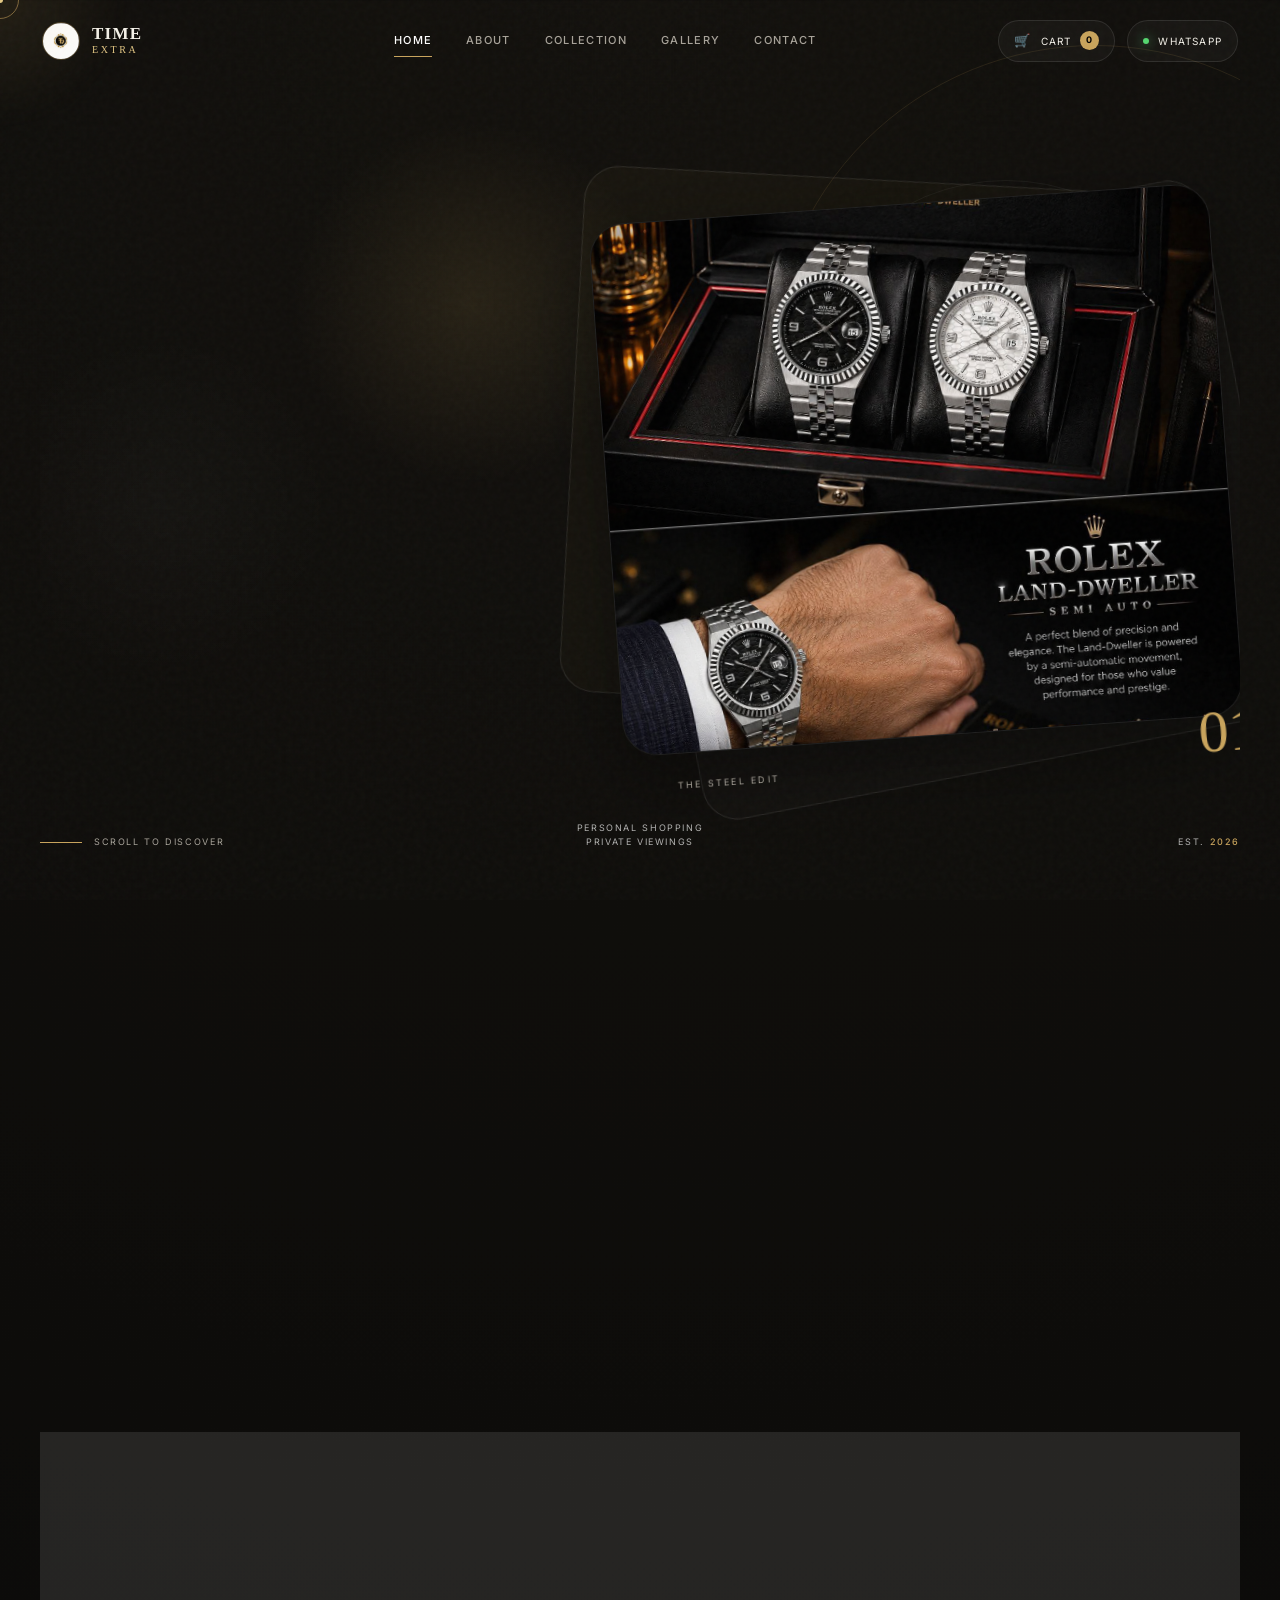
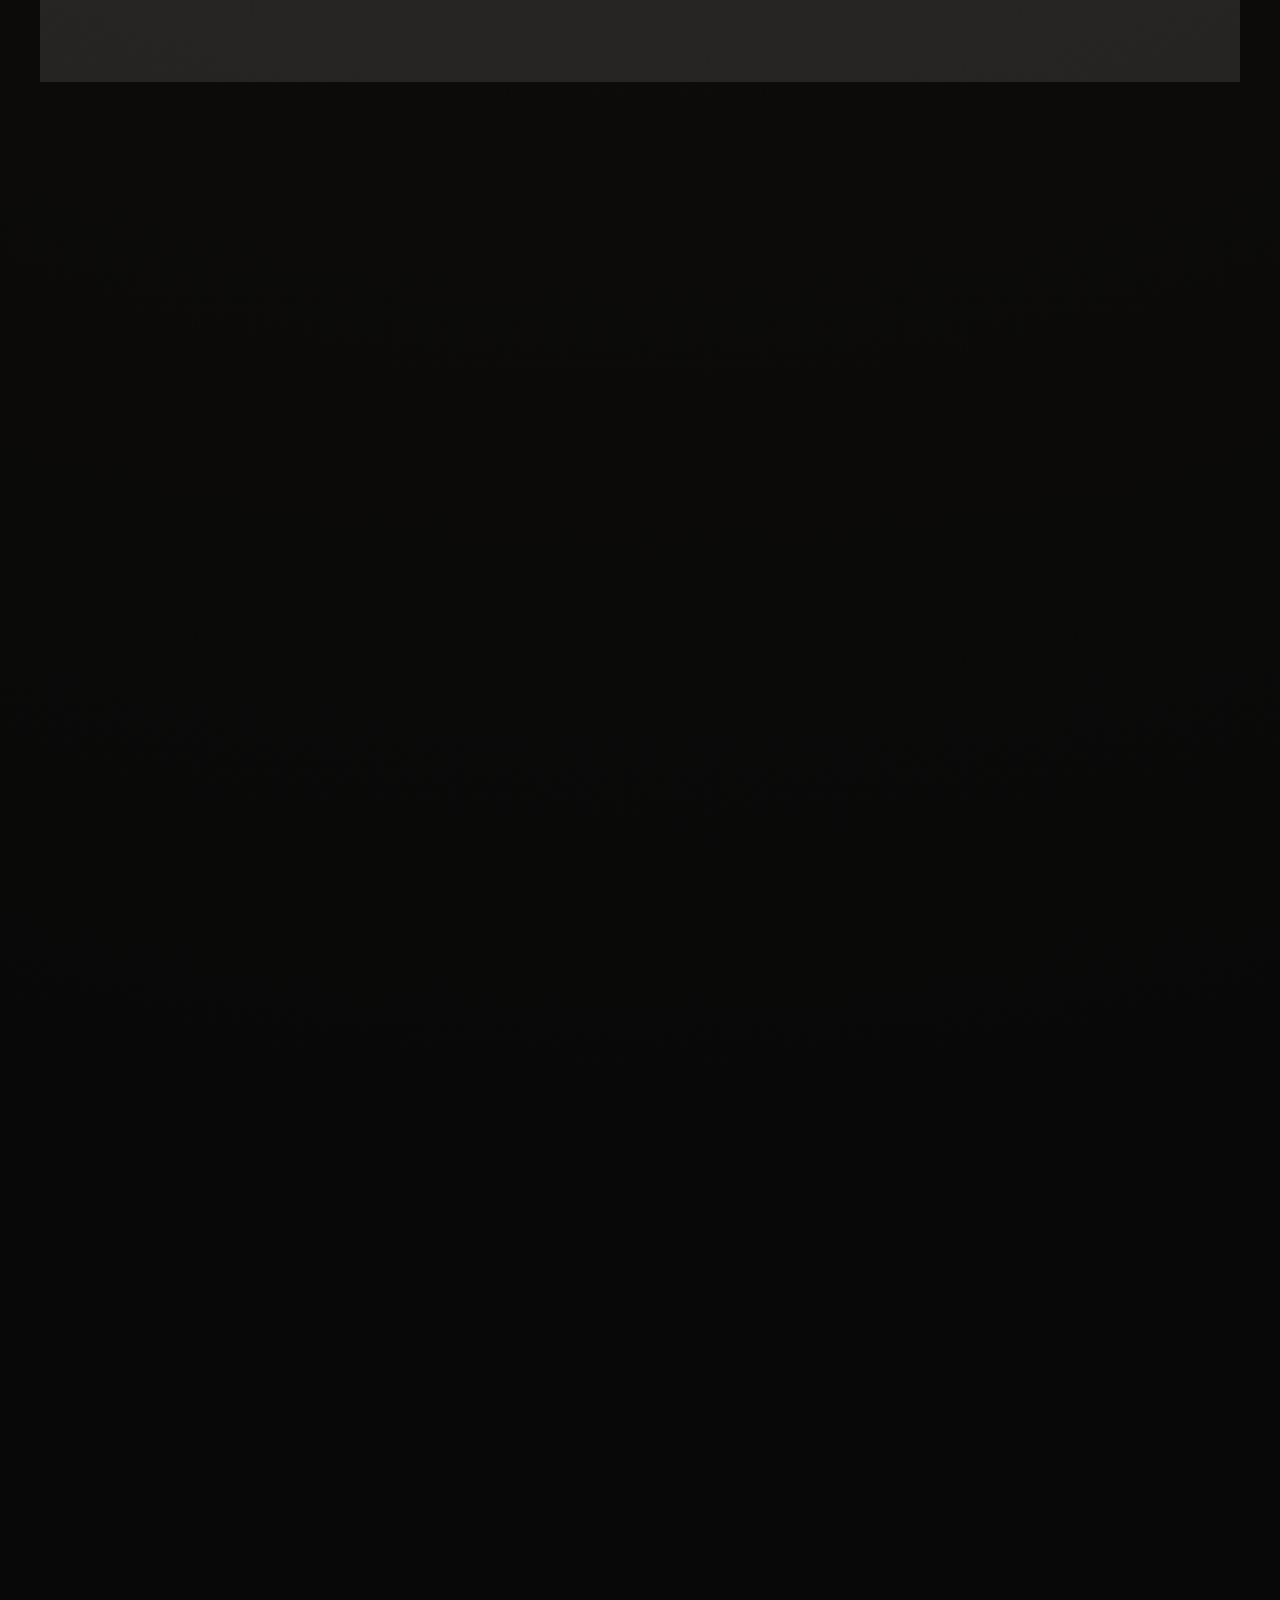
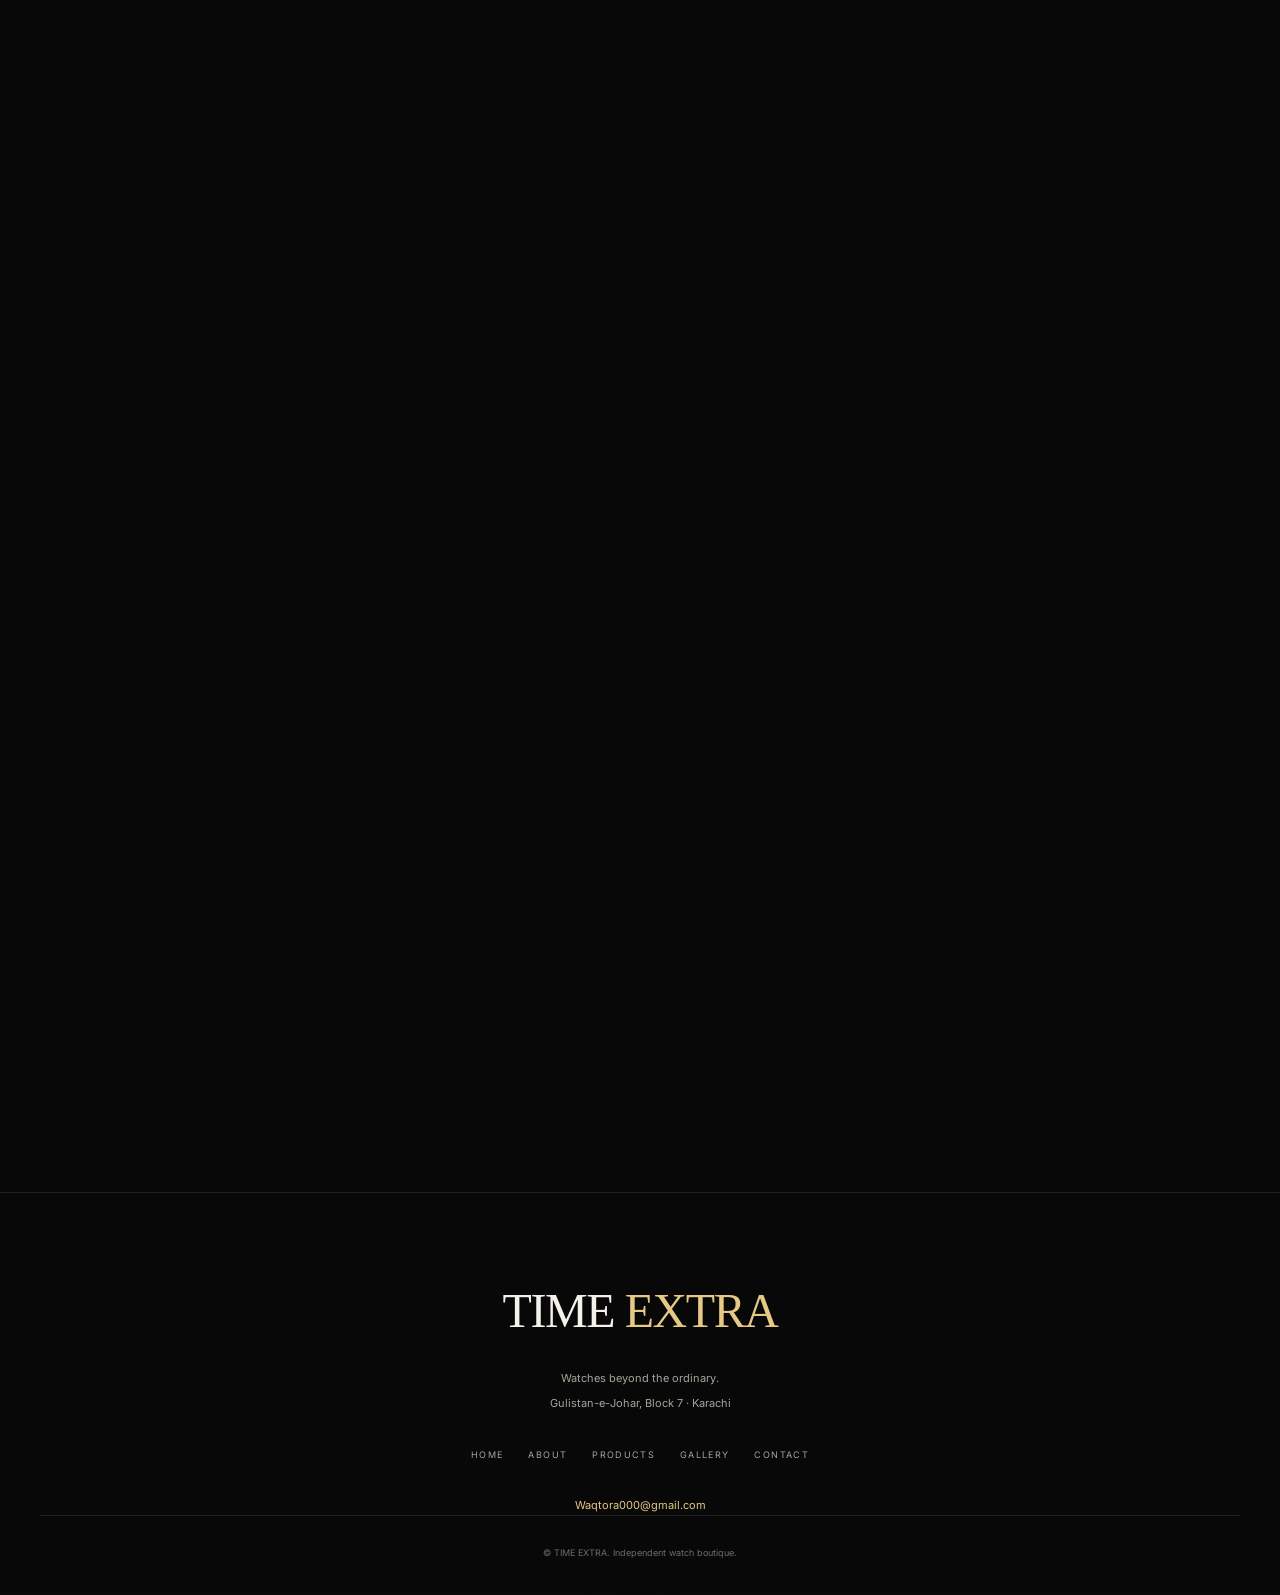
==== commit c786833f: "Update index.html" ====
--- a/index.html
+++ b/index.html
@@ -1,6 +1,6 @@
-# Premium Time Extra — Updated index.html
-
-```html
+
+
+
 <!DOCTYPE html>
 <html lang="en">
 <head>
@@ -1787,4 +1787,4 @@
 
 </body>
 </html>
-```
+
--- a/styles.css
+++ b/styles.css
@@ -1,550 +1,3460 @@
+/* =========================================================
+   TIME EXTRA — PREMIUM WATCH WEBSITE
+   Premium / Responsive / Lightweight
+========================================================= */
+
 :root {
-  --ink: #09090a;
-  --ink-soft: #111012;
-  --panel: #151315;
-  --panel-lift: #1b191b;
-  --paper: #ede8df;
-  --paper-dim: #bcb5a9;
-  --muted: #8e877e;
-  --gold: #bc8a3e;
-  --gold-light: #e4c582;
-  --gold-pale: #f2dfae;
-  --line: rgba(239, 225, 195, 0.16);
-  --line-strong: rgba(239, 225, 195, 0.32);
-  --serif: "Palatino Linotype", "Book Antiqua", Palatino, Georgia, serif;
-  --sans: Inter, ui-sans-serif, system-ui, -apple-system, BlinkMacSystemFont, "Segoe UI", sans-serif;
-  --display: "Bodoni MT", Didot, "Times New Roman", serif;
-  --ease: cubic-bezier(.2, .75, .25, 1);
-  --shadow: 0 28px 85px rgba(0, 0, 0, .42);
-}
-
-* { box-sizing: border-box; }
-html { scroll-behavior: smooth; background: var(--ink); }
+  --bg: #070707;
+  --bg-soft: #0d0d0d;
+  --surface: #111111;
+  --surface-2: #161616;
+  --text: #f4f1e9;
+  --muted: #a8a39a;
+  --muted-2: #716d65;
+  --gold: #c9a45c;
+  --gold-light: #e5c985;
+  --line: rgba(255,255,255,.10);
+  --line-gold: rgba(201,164,92,.30);
+  --white: #ffffff;
+  --shadow: 0 25px 80px rgba(0,0,0,.45);
+  --radius: 24px;
+  --ease: cubic-bezier(.2,.8,.2,1);
+}
+
+/* =========================================================
+   RESET
+========================================================= */
+
+* {
+  box-sizing: border-box;
+  margin: 0;
+  padding: 0;
+}
+
+html {
+  scroll-behavior: smooth;
+  background: var(--bg);
+}
+
 body {
-  margin: 0;
-  min-width: 320px;
-  background: var(--ink);
-  color: var(--paper);
-  font-family: var(--sans);
+  min-height: 100vh;
+  overflow-x: hidden;
+  background:
+    radial-gradient(circle at 75% 10%, rgba(201,164,92,.08), transparent 25%),
+    var(--bg);
+  color: var(--text);
+  font-family: "Inter", Arial, sans-serif;
+  font-weight: 400;
+  line-height: 1.6;
   -webkit-font-smoothing: antialiased;
   text-rendering: optimizeLegibility;
-  overflow-x: hidden;
-}
-body.modal-open { overflow: hidden; }
-img, video { display: block; max-width: 100%; }
-a { color: inherit; text-decoration: none; }
-button, input, select, textarea { font: inherit; }
-button { cursor: pointer; }
-::selection { background: var(--gold); color: var(--ink); }
-
-.sr-only { clip: rect(0 0 0 0); clip-path: inset(50%); height: 1px; overflow: hidden; position: absolute; white-space: nowrap; width: 1px; }
-.skip-link { position: fixed; z-index: 100; top: -50px; left: 16px; padding: 12px 16px; background: var(--gold-light); color: var(--ink); border-radius: 0 0 8px 8px; transition: top .2s ease; }
-.skip-link:focus { top: 0; }
-.noise { position: fixed; z-index: 20; pointer-events: none; inset: 0; opacity: .045; background-image: url("data:image/svg+xml,%3Csvg viewBox='0 0 220 220' xmlns='http://www.w3.org/2000/svg'%3E%3Cfilter id='n'%3E%3CfeTurbulence type='fractalNoise' baseFrequency='.95' numOctaves='3' stitchTiles='stitch'/%3E%3C/filter%3E%3Crect width='100%25' height='100%25' filter='url(%23n)' opacity='.65'/%3E%3C/svg%3E"); }
-.cursor-glow { position: fixed; z-index: 0; width: 34rem; height: 34rem; left: 50%; top: 7rem; transform: translate(-50%, -50%); pointer-events: none; background: radial-gradient(circle, rgba(188,138,62,.075), transparent 64%); filter: blur(4px); transition: opacity .35s ease; }
-
-.section { position: relative; z-index: 1; }
-.eyebrow { display: flex; gap: 10px; align-items: center; margin: 0 0 18px; color: var(--gold-light); font-size: 10px; font-weight: 700; letter-spacing: .2em; line-height: 1.4; text-transform: uppercase; }
-.eyebrow span { width: 27px; height: 1px; background: currentColor; opacity: .8; }
-h1, h2, h3, p { margin-top: 0; }
-h1, h2 { font-family: var(--display); font-weight: 400; letter-spacing: -.055em; }
-h1 i, h2 i { color: var(--gold-light); font-family: var(--serif); font-weight: 400; }
-h2 { margin-bottom: 0; font-size: clamp(3rem, 6.3vw, 6.4rem); line-height: .88; }
-.button { display: inline-flex; justify-content: center; align-items: center; gap: 22px; border: 1px solid transparent; min-height: 49px; padding: 0 20px; font-size: 10px; font-weight: 750; letter-spacing: .16em; text-transform: uppercase; transition: transform .3s var(--ease), color .3s var(--ease), background .3s var(--ease), border-color .3s var(--ease); }
-.button span { font-size: 17px; font-weight: 400; line-height: 1; }
-.button:hover { transform: translateY(-3px); }
-.button:focus-visible, .text-link:focus-visible, .filter:focus-visible, .site-nav a:focus-visible, .contact-details a:focus-visible, .menu-toggle:focus-visible, .gallery-item:focus-visible, .modal-close:focus-visible, .gallery-nav:focus-visible { outline: 2px solid var(--gold-light); outline-offset: 4px; }
-.button-gold { background: linear-gradient(115deg, #b98538, #e0ba6c 50%, #b68235); color: #15110b; box-shadow: inset 0 1px rgba(255,255,255,.4), 0 12px 26px rgba(166,111,34,.2); }
-.button-gold:hover { background: linear-gradient(115deg, #d5ad5a, #f4d990 50%, #ca933d); }
-.button-outline { color: var(--paper); background: transparent; border-color: var(--line-strong); }
-.button-outline:hover { color: var(--ink); border-color: var(--paper); background: var(--paper); }
-.text-link { display: inline-flex; align-items: center; gap: 12px; color: var(--paper); font-size: 11px; font-weight: 700; letter-spacing: .13em; text-transform: uppercase; transition: color .25s ease, gap .25s ease; }
-.text-link span { font-size: 18px; font-weight: 400; }
-.text-link:hover { color: var(--gold-light); gap: 18px; }
-
-.site-header { position: fixed; z-index: 30; width: min(100% - 52px, 1500px); height: 78px; top: 18px; left: 50%; transform: translateX(-50%); display: grid; grid-template-columns: 1fr auto 1fr; gap: 30px; align-items: center; padding: 0 17px; border: 1px solid transparent; transition: background .35s ease, border-color .35s ease, box-shadow .35s ease, top .35s ease; }
-.site-header.is-scrolled { top: 10px; background: rgba(12, 11, 12, .84); border-color: rgba(240, 225, 195, .13); box-shadow: 0 14px 42px rgba(0,0,0,.28); backdrop-filter: blur(15px); }
-.brand { display: inline-flex; width: max-content; gap: 9px; align-items: center; }
-.brand-mark { position: relative; width: 35px; height: 35px; overflow: hidden; flex: 0 0 35px; border: 1px solid rgba(225, 190, 113, .62); border-radius: 50%; background: #111; box-shadow: 0 0 20px rgba(191,137,52,.2); }
-.brand-mark img { position: absolute; width: 180px; max-width: none; left: 50%; top: 50%; transform: translate(-50%, -53%); }
-.brand-copy { display: flex; flex-direction: column; line-height: .76; color: var(--paper); font-family: var(--display); font-size: 17px; letter-spacing: .13em; }
-.brand-copy strong { font-weight: 400; }
-.brand-copy em { color: var(--gold-light); font-family: var(--serif); font-size: 8px; font-style: normal; font-weight: 700; letter-spacing: .39em; padding-left: 2px; margin-top: 5px; }
-.site-nav { display: flex; align-items: center; gap: clamp(17px, 2.3vw, 38px); }
-.site-nav a { position: relative; padding: 9px 0; color: rgba(237,232,223,.78); font-size: 10px; font-weight: 700; letter-spacing: .15em; text-transform: uppercase; transition: color .25s ease; }
-.site-nav a::after { position: absolute; content: ""; height: 1px; background: var(--gold-light); inset: auto 0 3px; transform: scaleX(0); transform-origin: right; transition: transform .28s var(--ease); }
-.site-nav a:hover, .site-nav a.active { color: var(--gold-light); }
-.site-nav a:hover::after, .site-nav a.active::after { transform: scaleX(1); transform-origin: left; }
-.header-cta { justify-self: end; display: flex; align-items: center; gap: 9px; color: var(--gold-light); font-size: 10px; font-weight: 750; letter-spacing: .12em; text-transform: uppercase; white-space: nowrap; }
-.header-cta:hover { color: var(--paper); }
-.header-cta-dot { width: 6px; height: 6px; background: #d8aa55; box-shadow: 0 0 0 4px rgba(216,170,85,.15); border-radius: 50%; animation: pulse 2.4s infinite; }
-.menu-toggle { display: none; justify-self: end; width: 39px; height: 39px; padding: 0; background: rgba(15,14,15,.5); border: 1px solid var(--line); border-radius: 50%; }
-.menu-toggle span:not(.sr-only) { position: relative; display: block; width: 15px; height: 1px; margin: 4px auto; background: var(--paper); transition: transform .25s ease; }
-
-.hero { min-height: 100svh; overflow: hidden; display: grid; align-items: center; padding: 130px max(7vw, 42px) 70px; background: radial-gradient(circle at 77% 53%, rgba(167,114,32,.16), transparent 24%), radial-gradient(circle at 15% 40%, rgba(90,70,39,.18), transparent 21%), linear-gradient(115deg, #090909 10%, #0e0d0e 58%, #0a0909); }
-.hero::before { position: absolute; content: ""; inset: 0; z-index: -1; opacity: .35; background-image: linear-gradient(90deg, rgba(238,221,181,.08) 1px, transparent 1px), linear-gradient(rgba(238,221,181,.05) 1px, transparent 1px); background-size: 9vw 9vw; mask-image: radial-gradient(circle at 60% 47%, black, transparent 72%); }
-.hero::after { position: absolute; content: ""; z-index: -1; left: -4vw; bottom: -20vw; width: 76vw; height: 50vw; border-radius: 50%; border: 1px solid rgba(222,188,113,.11); transform: rotate(-11deg); }
-.hero-copy { position: relative; max-width: 660px; padding-top: 26px; }
-.hero h1 { margin: 0; font-size: clamp(4.6rem, 9.6vw, 10.4rem); line-height: .78; color: #f1ede5; text-wrap: balance; }
-.hero h1 i { display: inline-block; padding-left: .28em; }
-.hero-description { max-width: 390px; margin: 34px 0 31px 7px; color: var(--paper-dim); font-family: var(--serif); font-size: 17px; line-height: 1.48; }
-.hero-actions { display: flex; align-items: center; flex-wrap: wrap; gap: 25px; margin-left: 7px; }
-.hero-product { position: absolute; isolation: isolate; z-index: 1; top: 50%; right: clamp(1vw, 6vw, 12vw); width: min(35vw, 538px); aspect-ratio: .83; transform-style: preserve-3d; transform: translateY(-44%) rotate(-4deg) rotateY(-5deg); transition: transform .45s var(--ease); box-shadow: var(--shadow); }
-.hero-product::after { position: absolute; content: ""; inset: 0; z-index: 2; pointer-events: none; background: linear-gradient(140deg, rgba(255,255,255,.2), transparent 21%, transparent 59%, rgba(0,0,0,.44)); mix-blend-mode: screen; }
-.hero-product img { position: absolute; z-index: 1; width: 100%; height: 100%; object-fit: cover; object-position: 48% 20%; filter: saturate(.75) contrast(1.11) brightness(.8); border: 1px solid rgba(238,211,148,.35); }
-.product-plate { position: absolute; z-index: -1; width: 88%; height: 92%; border: 1px solid rgba(205,163,87,.32); background: linear-gradient(150deg, rgba(180,128,42,.19), transparent 50%), #141112; }
-.plate-back { left: -8%; top: 10%; transform: translateZ(-20px) rotate(-12deg); }
-.plate-front { right: -6%; bottom: -9%; transform: translateZ(-10px) rotate(8deg); }
-.image-caption { position: absolute; z-index: 4; right: -13px; bottom: 31px; writing-mode: vertical-rl; color: rgba(241,237,229,.83); font-size: 8px; font-weight: 700; letter-spacing: .24em; text-transform: uppercase; }
-.hero-orbit { position: absolute; z-index: 0; border: 1px solid rgba(215,179,104,.14); border-radius: 50%; pointer-events: none; }
-.orbit-one { width: 73vw; height: 73vw; right: -13vw; top: 50%; transform: translateY(-50%); }
-.orbit-two { width: 50vw; height: 50vw; right: -1vw; top: 50%; transform: translateY(-50%) rotate(44deg); border-style: dashed; }
-.hero-aura { position: absolute; z-index: -1; width: 30vw; height: 30vw; right: 11vw; top: 50%; transform: translateY(-50%); background: radial-gradient(circle, rgba(212,167,86,.19), transparent 65%); filter: blur(23px); }
-.hero-bottom { position: absolute; bottom: 34px; left: max(7vw, 42px); right: max(7vw, 42px); display: grid; grid-template-columns: 1fr auto auto; align-items: end; gap: 35px; color: var(--muted); font-size: 9px; font-weight: 700; letter-spacing: .17em; line-height: 1.65; text-transform: uppercase; }
-.hero-bottom > p { margin: 0; }
-.scroll-cue { display: inline-flex; align-items: center; gap: 11px; width: max-content; color: var(--paper-dim); }
-.scroll-cue span { display: inline-block; position: relative; width: 21px; height: 32px; border: 1px solid rgba(237,232,223,.45); border-radius: 20px; }
-.scroll-cue span::after { content: ""; position: absolute; width: 2px; height: 7px; top: 6px; left: 8px; background: var(--gold-light); animation: scroll-dot 1.7s infinite; }
-.hero-number strong { color: var(--gold-light); font-size: 15px; font-weight: 600; }
-
-.intro { padding: 160px max(7vw, 42px) 100px; background: var(--paper); color: #141112; }
-.section-index { margin-bottom: 79px; color: #696154; font-size: 10px; font-weight: 800; letter-spacing: .17em; text-transform: uppercase; }
-.section-index span { padding: 0 9px; color: var(--gold); }
-.intro-grid { display: grid; grid-template-columns: minmax(0, 1.1fr) minmax(310px, .75fr); gap: clamp(50px, 12vw, 180px); align-items: end; }
-.intro .eyebrow { color: #8d672b; }
-.intro h2 { color: #161214; }
-.intro h2 i { color: #a36e26; }
-.intro-text { padding-bottom: 10px; }
-.intro-text > p { max-width: 500px; margin-bottom: 30px; color: #5b554d; font-family: var(--serif); font-size: clamp(16px, 1.55vw, 20px); line-height: 1.6; }
-.intro .text-link { color: #151113; }
-.intro .text-link:hover { color: #9b6925; }
-.value-grid { display: grid; grid-template-columns: repeat(3, 1fr); margin-top: 123px; border-top: 1px solid rgba(30,24,19,.2); }
-.value-card { padding: 25px 24px 0; border-right: 1px solid rgba(30,24,19,.2); }
-.value-card:first-child { padding-left: 0; }
-.value-card:last-child { border: 0; }
-.value-no { display: block; margin-bottom: 59px; color: #a36e26; font-size: 10px; font-weight: 800; letter-spacing: .14em; }
-.value-card h3 { margin-bottom: 10px; font-family: var(--serif); font-size: 20px; font-weight: 400; letter-spacing: -.025em; }
-.value-card p { max-width: 250px; margin: 0; color: #686058; font-size: 13px; line-height: 1.6; }
-
-.feature { display: grid; grid-template-columns: 1.1fr .9fr; min-height: 850px; background: #121012; }
-.feature-image-wrap { position: relative; min-height: 670px; padding: 90px 10% 70px 17%; overflow: hidden; }
-.feature-image-wrap::before { position: absolute; content: ""; width: 70%; aspect-ratio: 1; top: 50%; left: 50%; border: 1px solid rgba(226,190,117,.22); border-radius: 50%; transform: translate(-45%, -50%); }
-.feature-image-wrap::after { position: absolute; content: ""; width: 68%; height: 35%; bottom: 7%; left: 12%; background: radial-gradient(ellipse, rgba(150,100,37,.24), transparent 70%); filter: blur(20px); }
-.feature-image { position: relative; z-index: 1; transform: perspective(900px) rotateY(-10deg) rotateZ(-2deg); transition: transform .35s var(--ease); box-shadow: 26px 34px 70px rgba(0,0,0,.5); }
-.feature-image img { width: 100%; height: 100%; min-height: 580px; object-fit: cover; object-position: center 38%; filter: saturate(.75) contrast(1.04); }
-.feature-image::after { content: ""; position: absolute; inset: 0; pointer-events: none; background: linear-gradient(145deg, rgba(244,229,191,.16), transparent 35%, transparent 70%, rgba(0,0,0,.34)); }
-.feature-badge { position: absolute; z-index: 2; bottom: 20px; right: -45px; width: 104px; aspect-ratio: 1; padding: 20px 14px; display: grid; align-content: center; text-align: center; background: var(--gold-light); color: #1a130a; border-radius: 50%; font-size: 8px; font-weight: 800; letter-spacing: .13em; line-height: 1.4; text-transform: uppercase; transform: rotate(-9deg); }
-.feature-badge strong { font-family: var(--display); font-size: 27px; font-weight: 400; letter-spacing: 0; }
-.feature-copy { align-self: center; padding: 100px clamp(42px, 8vw, 150px) 100px clamp(42px, 6vw, 100px); }
-.feature-copy h2 { margin-bottom: 32px; }
-.feature-copy > p:not(.eyebrow) { max-width: 420px; color: var(--paper-dim); font-family: var(--serif); font-size: 18px; line-height: 1.6; }
-.feature-specs { max-width: 400px; margin: 48px 0 40px; padding-top: 15px; border-top: 1px solid var(--line); }
-.feature-specs div { display: flex; justify-content: space-between; gap: 20px; padding: 13px 0; border-bottom: 1px solid var(--line); }
-.feature-specs dt, .feature-specs dd { margin: 0; font-size: 10px; letter-spacing: .11em; text-transform: uppercase; }
-.feature-specs dt { color: var(--muted); }
-.feature-specs dd { color: var(--gold-light); text-align: right; }
-
-.collection { padding: 150px max(7vw, 42px) 120px; background: #090909; }
-.section-head { display: flex; justify-content: space-between; gap: 60px; align-items: end; }
-.section-head h2 { margin: 0; }
-.section-note { max-width: 290px; margin: 0 0 4px; color: var(--muted); font-size: 12px; line-height: 1.65; }
-.filter-bar { display: flex; gap: 8px; overflow-x: auto; margin: 72px 0 37px; padding-bottom: 4px; scrollbar-width: none; }
-.filter-bar::-webkit-scrollbar { display: none; }
-.filter { flex: 0 0 auto; padding: 10px 14px; color: var(--muted); background: transparent; border: 1px solid var(--line); border-radius: 999px; font-size: 9px; font-weight: 800; letter-spacing: .12em; text-transform: uppercase; transition: color .2s ease, background .2s ease, border-color .2s ease; }
-.filter:hover, .filter.active { color: #17110a; background: var(--gold-light); border-color: var(--gold-light); }
-.product-grid { display: grid; grid-template-columns: repeat(4, minmax(0, 1fr)); gap: 18px; }
-.product-card { position: relative; min-width: 0; }
-.product-card[hidden] { display: none; }
-.product-card:nth-child(4n+2) { margin-top: 60px; }
-.product-card:nth-child(4n+4) { margin-top: 32px; }
-.product-card-button { width: 100%; padding: 0; color: inherit; text-align: left; background: transparent; border: 0; }
-.product-image { position: relative; overflow: hidden; aspect-ratio: .77; background: var(--panel); }
-.product-image::after { position: absolute; content: ""; inset: 0; pointer-events: none; background: linear-gradient(180deg, transparent 48%, rgba(0,0,0,.55)), linear-gradient(125deg, rgba(230,205,157,.13), transparent 30%); opacity: .45; transition: opacity .3s ease; }
-.product-image img { width: 100%; height: 100%; object-fit: cover; filter: saturate(.8) contrast(1.04); transition: transform .65s var(--ease), filter .45s ease; }
-.product-card-button:hover .product-image img { transform: scale(1.06); filter: saturate(1) contrast(1.06) brightness(1.04); }
-.product-card-button:hover .product-image::after { opacity: .75; }
-.product-tag { position: absolute; z-index: 2; top: 15px; left: 15px; padding: 7px 9px; color: var(--paper); background: rgba(13,12,13,.68); border: 1px solid rgba(237,232,223,.18); font-size: 8px; font-weight: 750; letter-spacing: .13em; text-transform: uppercase; backdrop-filter: blur(8px); }
-.product-arrow { position: absolute; z-index: 2; right: 15px; bottom: 14px; display: grid; width: 35px; aspect-ratio: 1; place-items: center; color: var(--ink); background: var(--gold-light); border-radius: 50%; font-size: 17px; opacity: 0; transform: translateY(9px); transition: opacity .28s ease, transform .28s ease; }
-.product-card-button:hover .product-arrow { opacity: 1; transform: none; }
-.product-info { display: flex; justify-content: space-between; gap: 12px; padding: 15px 1px 0; }
-.product-info h3 { margin: 0 0 5px; color: var(--paper); font-family: var(--serif); font-size: 19px; font-weight: 400; letter-spacing: -.02em; }
-.product-info p { margin: 0; color: var(--muted); font-size: 10px; line-height: 1.5; }
-.product-price { flex: 0 0 auto; padding-top: 3px; color: var(--gold-light); font-size: 8px !important; font-weight: 800; letter-spacing: .11em; text-align: right; text-transform: uppercase; }
-.collection-foot { display: flex; justify-content: space-between; gap: 30px; align-items: center; margin-top: 92px; padding-top: 29px; border-top: 1px solid var(--line); }
-.collection-foot p { margin: 0; color: var(--paper-dim); font-family: var(--serif); font-size: 21px; }
-
-.gallery-section { padding: 140px max(7vw, 42px); background: #131112; }
-.gallery-head { display: grid; grid-template-columns: minmax(0, 1fr) minmax(240px, .4fr); gap: 35px; align-items: end; margin-bottom: 62px; }
-.gallery-head h2 { margin: 0; }
-.gallery-head > p { max-width: 310px; margin: 0 0 5px; color: var(--muted); font-size: 13px; line-height: 1.65; }
-.velocity-stage { position: relative; height: min(64vw, 740px); min-height: 560px; margin: 0 0 86px; overflow: hidden; background: #050505; border: 1px solid rgba(239,225,195,.14); isolation: isolate; }
-.velocity-stage::before { position: absolute; z-index: -1; content: ""; width: 62%; height: 76%; top: 8%; left: 34%; background: radial-gradient(ellipse, rgba(174,122,42,.28), transparent 68%); filter: blur(18px); }
-.velocity-stage::after { position: absolute; z-index: 0; content: ""; inset: 0; pointer-events: none; background: linear-gradient(90deg, rgba(4,4,4,.83), transparent 28%, transparent 75%, rgba(4,4,4,.77)), linear-gradient(0deg, rgba(4,4,4,.78), transparent 24%, transparent 72%, rgba(4,4,4,.48)); }
-.velocity-intro { position: absolute; z-index: 3; top: clamp(30px, 4.4vw, 68px); left: clamp(25px, 5.5vw, 92px); pointer-events: none; }
-.velocity-intro span, .velocity-intro i { display: block; color: var(--gold-light); font-size: 9px; font-style: normal; font-weight: 800; letter-spacing: .2em; text-transform: uppercase; }
-.velocity-intro strong { display: block; margin: 16px 0; color: #f4eee5; font-family: var(--display); font-size: clamp(3rem, 5.7vw, 6.8rem); font-weight: 400; letter-spacing: -.065em; line-height: .78; }
-.velocity-intro i { color: var(--paper-dim); }
-.velocity-row { position: absolute; z-index: 1; display: flex; align-items: flex-end; gap: clamp(12px, 1.4vw, 22px); width: max-content; will-change: transform; transform: translate3d(0, 0, 0); }
-.velocity-row-one { left: -6%; top: 17%; }
-.velocity-row-two { left: -21%; bottom: 7%; }
-.velocity-card { position: relative; width: clamp(160px, 16vw, 240px); height: clamp(190px, 23vw, 350px); margin: 0; overflow: hidden; box-shadow: 0 26px 44px rgba(0,0,0,.46); transform: rotate(-2deg); }
-.velocity-card:nth-child(even) { transform: rotate(2.4deg); }
-.velocity-card::before { position: absolute; z-index: 1; content: ""; inset: 0; pointer-events: none; border: 1px solid rgba(238,210,146,.34); background: linear-gradient(135deg, rgba(255,255,255,.2), transparent 23%, transparent 67%, rgba(0,0,0,.3)); }
-.velocity-card img { width: 100%; height: 100%; object-fit: cover; filter: saturate(.78) contrast(1.1) brightness(.83); }
-.velocity-card.card-tall { height: clamp(250px, 29vw, 440px); }
-.velocity-card.card-small { width: clamp(130px, 12vw, 185px); height: clamp(150px, 17vw, 245px); }
-.velocity-card.card-wide { width: clamp(215px, 21vw, 330px); height: clamp(170px, 20vw, 285px); }
-.velocity-number { position: absolute; z-index: 4; margin: 0; color: rgba(243,235,222,.7); font-size: 8px; font-weight: 800; letter-spacing: .18em; text-transform: uppercase; }
-.velocity-number-one { bottom: 26px; left: clamp(25px, 5.5vw, 92px); }
-.velocity-number-two { right: clamp(25px, 5.5vw, 92px); top: 32px; color: var(--gold-light); }
-.gallery-grid { display: grid; grid-template-columns: repeat(12, minmax(0, 1fr)); gap: 10px; }
-.gallery-item { position: relative; grid-column: span 3; min-height: 230px; padding: 0; overflow: hidden; background: var(--panel); border: 0; }
-.gallery-item:nth-child(7n + 1), .gallery-item:nth-child(7n + 5) { grid-column: span 6; min-height: 430px; }
-.gallery-item:nth-child(7n + 2) { min-height: 310px; }
-.gallery-item:nth-child(7n + 3) { min-height: 380px; }
-.gallery-item:nth-child(7n + 4) { min-height: 270px; }
-.gallery-item:nth-child(7n + 6) { min-height: 350px; }
-.gallery-item:nth-child(7n) { min-height: 300px; }
-.gallery-item img { width: 100%; height: 100%; object-fit: cover; filter: saturate(.72) contrast(1.04); transition: transform .75s var(--ease), filter .35s ease; }
-.gallery-item::after { position: absolute; content: "View image ↗"; display: grid; place-items: end start; padding: 18px; inset: 0; color: var(--paper); background: linear-gradient(0deg, rgba(0,0,0,.68), transparent 54%); font-size: 8px; font-weight: 800; letter-spacing: .14em; text-transform: uppercase; opacity: 0; transition: opacity .3s ease; }
-.gallery-item:hover img { transform: scale(1.06); filter: saturate(1); }
-.gallery-item:hover::after { opacity: 1; }
-
-.motion-section { overflow: hidden; padding: 142px 0 142px max(7vw, 42px); background: var(--paper); color: #161214; }
-.motion-head { display: grid; grid-template-columns: minmax(0, 1fr) minmax(240px, .55fr); gap: 50px; align-items: end; width: calc(100% - max(7vw, 42px)); margin-bottom: 64px; }
-.motion-head .eyebrow { color: #8d672b; }
-.motion-head h2 { margin: 0; }
-.motion-head h2 i { color: #a36e26; }
-.motion-head > p { max-width: 280px; margin: 0 0 5px; color: #6d655c; font-size: 13px; line-height: 1.6; }
-.reel-track { display: grid; grid-auto-flow: column; grid-auto-columns: minmax(270px, 26vw); gap: 16px; overflow-x: auto; padding: 0 7vw 12px 0; scroll-snap-type: x mandatory; scrollbar-color: #9c753a transparent; }
-.reel-card { position: relative; margin: 0; overflow: hidden; scroll-snap-align: start; background: #1b1817; aspect-ratio: .64; }
-.reel-card video { width: 100%; height: 100%; object-fit: cover; filter: saturate(.75) contrast(1.04); transition: transform .6s var(--ease), filter .35s ease; }
-.reel-card:hover video { transform: scale(1.04); filter: saturate(1); }
-.reel-card::after { position: absolute; content: ""; inset: 0; pointer-events: none; background: linear-gradient(0deg, rgba(0,0,0,.7), transparent 45%); }
-.reel-card figcaption { position: absolute; z-index: 1; bottom: 19px; left: 19px; color: var(--paper); font-size: 9px; font-weight: 800; letter-spacing: .16em; text-transform: uppercase; }
-
-.booking { display: grid; grid-template-columns: 1fr 1fr; min-height: 710px; background: #0b0a0b; }
-.booking-photo { position: relative; overflow: hidden; }
-.booking-photo::after { content: ""; position: absolute; inset: 0; background: linear-gradient(90deg, transparent 50%, #0b0a0b), linear-gradient(0deg, rgba(0,0,0,.48), transparent 50%); }
-.booking-photo img { width: 100%; height: 100%; min-height: 610px; object-fit: cover; object-position: center; filter: saturate(.73) contrast(1.1) brightness(.77); }
-.booking-panel { align-self: center; padding: 100px clamp(42px, 9vw, 160px) 100px clamp(42px, 7vw, 120px); }
-.booking-panel h2 { margin-bottom: 32px; }
-.booking-panel > p:not(.eyebrow) { max-width: 380px; color: var(--paper-dim); font-family: var(--serif); font-size: 18px; line-height: 1.6; }
-.booking-actions { display: flex; flex-wrap: wrap; align-items: center; gap: 22px; margin-top: 37px; }
-.call-link { display: inline-flex; align-items: center; gap: 10px; color: var(--gold-light); font-size: 10px; font-weight: 800; letter-spacing: .13em; text-transform: uppercase; transition: color .2s ease, gap .2s ease; }
-.call-link:hover { color: var(--paper); gap: 15px; }
-
-.contact { display: grid; grid-template-columns: .88fr 1.12fr; gap: clamp(60px, 10vw, 180px); padding: 150px max(7vw, 42px); background: #101010; }
-.contact-intro h2 { margin-bottom: 30px; }
-.contact-intro > p:not(.eyebrow) { max-width: 400px; color: var(--paper-dim); font-family: var(--serif); font-size: 18px; line-height: 1.62; }
-.contact-details { display: grid; gap: 17px; margin-top: 50px; }
-.contact-details a, .contact-details p { display: block; margin: 0; color: var(--paper); font-family: var(--serif); font-size: 19px; line-height: 1.35; transition: color .2s ease; }
-.contact-details a:hover { color: var(--gold-light); }
-.contact-details span { display: block; margin-bottom: 5px; color: var(--muted); font-family: var(--sans); font-size: 8px; font-weight: 800; letter-spacing: .16em; text-transform: uppercase; }
-.contact-form { align-self: center; padding: clamp(25px, 4vw, 54px); background: #171517; border: 1px solid var(--line); }
-.form-row { display: grid; grid-template-columns: 1fr 1fr; gap: 22px; }
-.contact-form label { display: block; margin-bottom: 26px; color: var(--paper-dim); font-size: 9px; font-weight: 800; letter-spacing: .15em; text-transform: uppercase; }
-.contact-form input, .contact-form select, .contact-form textarea { display: block; width: 100%; margin-top: 9px; padding: 12px 0; color: var(--paper); background: transparent; border: 0; border-bottom: 1px solid var(--line-strong); border-radius: 0; font-family: var(--serif); font-size: 16px; letter-spacing: 0; outline: none; transition: border-color .2s ease; }
-.contact-form select { cursor: pointer; }
-.contact-form option { background: #151315; }
-.contact-form textarea { resize: vertical; min-height: 95px; }
-.contact-form input::placeholder, .contact-form textarea::placeholder { color: #746e67; opacity: 1; }
-.contact-form input:focus, .contact-form select:focus, .contact-form textarea:focus { border-color: var(--gold-light); }
-.form-note { margin: 17px 0 0; color: var(--muted); font-size: 10px; line-height: 1.55; }
-
-.site-footer { position: relative; z-index: 1; display: grid; grid-template-columns: 1.2fr .8fr 1fr; align-items: end; gap: 25px; padding: 42px max(7vw, 42px) 28px; background: #090909; border-top: 1px solid var(--line); }
-.footer-brand { color: var(--paper); font-family: var(--display); font-size: 32px; letter-spacing: .08em; line-height: .8; }
-.footer-brand i { color: var(--gold-light); font-family: var(--serif); font-size: .44em; font-style: normal; font-weight: 700; letter-spacing: .24em; }
-.site-footer > p { margin: 0; color: var(--muted); font-size: 9px; letter-spacing: .1em; text-transform: uppercase; }
-.footer-address { text-align: right; }
-.footer-links { grid-column: 1 / -1; display: flex; gap: 18px; margin-top: 25px; padding-top: 18px; border-top: 1px solid var(--line); }
-.footer-links a, .footer-legal { color: var(--muted); font-size: 9px; letter-spacing: .12em; text-transform: uppercase; }
-.footer-links a:hover { color: var(--gold-light); }
-.footer-legal { grid-column: 3; grid-row: 2; margin: 25px 0 0 !important; padding-top: 18px; border-top: 1px solid var(--line); text-align: right; }
-
-.modal { position: fixed; z-index: 60; inset: 0; display: grid; place-items: center; padding: 24px; visibility: hidden; opacity: 0; pointer-events: none; transition: opacity .25s ease, visibility .25s ease; }
-.modal.is-open { visibility: visible; opacity: 1; pointer-events: auto; }
-.modal-backdrop { position: absolute; inset: 0; background: rgba(2,2,2,.84); backdrop-filter: blur(9px); }
-.modal-shell, .image-shell { position: relative; z-index: 1; width: min(100%, 1000px); max-height: min(84vh, 850px); overflow: auto; background: #141213; border: 1px solid var(--line-strong); box-shadow: var(--shadow); transform: translateY(16px) scale(.98); transition: transform .35s var(--ease); }
-.modal.is-open .modal-shell, .modal.is-open .image-shell { transform: none; }
-.modal-close { position: absolute; z-index: 4; top: 14px; right: 14px; display: grid; width: 37px; height: 37px; place-items: center; color: var(--paper); background: rgba(11,10,10,.65); border: 1px solid rgba(237,232,223,.24); border-radius: 50%; font-size: 24px; line-height: 1; backdrop-filter: blur(6px); }
-.modal-close:hover { background: var(--gold-light); color: var(--ink); }
-.modal-product { display: grid; grid-template-columns: minmax(0, .93fr) minmax(0, 1.07fr); }
-.modal-product-gallery { min-height: 520px; background: #0e0d0e; }
-.modal-product-gallery img { width: 100%; height: 100%; object-fit: cover; }
-.modal-product-content { display: flex; flex-direction: column; justify-content: center; padding: clamp(32px, 6vw, 72px); }
-.modal-product-content .eyebrow { margin-bottom: 15px; }
-.modal-product-content h2 { margin-bottom: 23px; font-size: clamp(3rem, 5.2vw, 5.3rem); }
-.modal-product-content > p:not(.eyebrow) { max-width: 390px; color: var(--paper-dim); font-family: var(--serif); font-size: 17px; line-height: 1.62; }
-.modal-details { display: grid; gap: 11px; margin: 30px 0; padding: 17px 0; border-top: 1px solid var(--line); border-bottom: 1px solid var(--line); }
-.modal-details span { display: flex; justify-content: space-between; gap: 20px; color: var(--muted); font-size: 9px; font-weight: 700; letter-spacing: .12em; text-transform: uppercase; }
-.modal-details strong { color: var(--gold-light); font-weight: 700; }
-.image-shell { display: grid; min-height: min(76vh, 780px); max-width: min(1100px, 92vw); place-items: center; overflow: hidden; background: #070707; }
-.image-shell > img { width: 100%; max-height: min(76vh, 780px); object-fit: contain; }
-.gallery-nav { position: absolute; z-index: 3; top: 50%; display: grid; width: 42px; height: 42px; place-items: center; color: var(--paper); background: rgba(10,10,10,.6); border: 1px solid rgba(237,232,223,.24); border-radius: 50%; transform: translateY(-50%); font-size: 20px; transition: background .2s ease, color .2s ease; }
-.gallery-nav:hover { color: var(--ink); background: var(--gold-light); }
-.gallery-prev { left: 18px; }
-.gallery-next { right: 18px; }
-.lightbox-count { position: absolute; z-index: 2; right: 19px; bottom: 14px; margin: 0; color: var(--paper); font-size: 9px; font-weight: 800; letter-spacing: .13em; }
-.toast { position: fixed; z-index: 80; left: 50%; bottom: 25px; max-width: calc(100vw - 34px); padding: 13px 17px; color: #17110a; background: var(--gold-light); box-shadow: 0 12px 45px rgba(0,0,0,.28); font-size: 10px; font-weight: 800; letter-spacing: .08em; text-align: center; text-transform: uppercase; transform: translate(-50%, 80px); opacity: 0; pointer-events: none; transition: transform .35s var(--ease), opacity .35s ease; }
-.toast.show { transform: translate(-50%, 0); opacity: 1; }
-
-.reveal { opacity: 0; transform: translateY(20px); transition: opacity .75s var(--ease), transform .75s var(--ease); }
-.reveal.in-view { opacity: 1; transform: none; }
-
-@keyframes pulse { 50% { box-shadow: 0 0 0 7px rgba(216,170,85,0); } }
-@keyframes scroll-dot { 0% { transform: translateY(0); opacity: 1; } 70% { transform: translateY(12px); opacity: 0; } 100% { transform: translateY(0); opacity: 0; } }
-
-@media (max-width: 1040px) {
-  .site-header { grid-template-columns: 1fr auto; }
-  .site-nav { position: absolute; top: calc(100% + 10px); left: 0; right: 0; display: grid; gap: 0; padding: 10px 17px; visibility: hidden; opacity: 0; background: rgba(12,11,12,.97); border: 1px solid var(--line); transform: translateY(-8px); transition: transform .25s ease, opacity .25s ease, visibility .25s ease; }
-  .site-nav.is-open { visibility: visible; opacity: 1; transform: none; }
-  .site-nav a { padding: 13px 0; border-bottom: 1px solid var(--line); }
-  .site-nav a:last-child { border-bottom: 0; }
-  .site-nav a::after { display: none; }
-  .menu-toggle { display: block; }
-  .menu-toggle.is-open span:nth-of-type(2) { transform: translateY(5px) rotate(45deg); }
-  .menu-toggle.is-open span:nth-of-type(3) { transform: translateY(-5px) rotate(-45deg); }
-  .header-cta { display: none; }
-  .hero { padding-left: max(5vw, 28px); padding-right: max(5vw, 28px); }
-  .hero-product { right: 2vw; width: min(43vw, 450px); opacity: .75; }
-  .hero-bottom { left: max(5vw, 28px); right: max(5vw, 28px); }
-  .intro, .collection, .gallery-section, .contact { padding-left: max(5vw, 28px); padding-right: max(5vw, 28px); }
-  .feature { grid-template-columns: 1fr 1fr; }
-  .feature-image-wrap { padding-left: 12%; }
-  .feature-copy { padding-right: 42px; padding-left: 42px; }
-  .product-grid { grid-template-columns: repeat(3, minmax(0, 1fr)); }
-  .product-card:nth-child(4n+2), .product-card:nth-child(4n+4) { margin-top: 0; }
-  .product-card:nth-child(3n+2) { margin-top: 40px; }
-  .booking-panel { padding-left: 55px; padding-right: 55px; }
-  .motion-section { padding-left: max(5vw, 28px); }
-  .motion-head { width: calc(100% - max(5vw, 28px)); }
-}
-
-@media (max-width: 760px) {
-  .site-header { width: calc(100% - 28px); height: 62px; top: 10px; padding: 0 11px; }
-  .site-header.is-scrolled { top: 7px; }
-  .brand-mark { width: 31px; height: 31px; flex-basis: 31px; }
-  .brand-mark img { width: 158px; }
-  .brand-copy { font-size: 15px; }
-  .hero { display: block; min-height: 780px; padding: 174px 28px 122px; }
-  .hero::before { background-size: 25vw 25vw; }
-  .hero h1 { max-width: 340px; font-size: clamp(4rem, 18vw, 6.8rem); }
-  .hero h1 i { padding-left: .12em; }
-  .hero-description { max-width: 295px; margin: 24px 0 27px; font-size: 16px; }
-  .hero-actions { align-items: flex-start; gap: 18px; margin: 0; }
-  .hero-actions .text-link { padding: 13px 0; }
-  .hero-product { top: auto; right: -14vw; bottom: 36px; width: 63vw; min-width: 245px; transform: rotate(-6deg); opacity: .53; }
-  .hero-aura { right: -5vw; bottom: -12vw; top: auto; width: 70vw; height: 70vw; }
-  .orbit-one { width: 110vw; height: 110vw; right: -50vw; top: auto; bottom: -12vw; transform: none; }
-  .orbit-two { width: 86vw; height: 86vw; right: -40vw; top: auto; bottom: 0; transform: rotate(44deg); }
-  .hero-bottom { left: 28px; right: 28px; bottom: 26px; grid-template-columns: 1fr auto; gap: 15px; }
-  .hero-bottom > p:nth-of-type(1) { display: none; }
-  .hero-number { grid-column: 2; }
-  .intro { padding-top: 95px; padding-bottom: 75px; }
-  .section-index { margin-bottom: 47px; }
-  .intro-grid, .gallery-head, .motion-head { grid-template-columns: 1fr; gap: 27px; }
-  .intro h2, .gallery-head h2, .motion-head h2 { max-width: 390px; }
-  .intro-text > p { font-size: 17px; }
-  .value-grid { grid-template-columns: 1fr; margin-top: 70px; }
-  .value-card { padding: 23px 0; border-right: 0; border-bottom: 1px solid rgba(30,24,19,.2); }
-  .value-card:last-child { border-bottom: 0; }
-  .value-no { margin-bottom: 24px; }
-  .feature { grid-template-columns: 1fr; }
-  .feature-image-wrap { min-height: 500px; padding: 75px 20% 57px 17%; }
-  .feature-image img { min-height: 400px; }
-  .feature-badge { right: -31px; bottom: 14px; width: 83px; padding: 12px 9px; }
-  .feature-badge strong { font-size: 23px; }
-  .feature-copy { padding: 75px 28px 90px; }
-  .feature-copy > p:not(.eyebrow), .booking-panel > p:not(.eyebrow), .contact-intro > p:not(.eyebrow) { font-size: 17px; }
-  .collection { padding-top: 93px; padding-bottom: 80px; }
-  .section-head { display: block; }
-  .section-note { margin-top: 25px; }
-  .filter-bar { margin: 43px 0 27px; }
-  .product-grid { grid-template-columns: repeat(2, minmax(0, 1fr)); gap: 26px 10px; }
-  .product-card:nth-child(3n+2) { margin-top: 0; }
-  .product-card:nth-child(even) { margin-top: 24px; }
-  .product-info h3 { font-size: 16px; }
-  .product-price { font-size: 7px !important; }
-  .product-arrow { display: none; }
-  .collection-foot { display: block; margin-top: 60px; }
-  .collection-foot p { margin-bottom: 21px; font-size: 19px; }
-  .gallery-section { padding-top: 92px; padding-bottom: 92px; }
-  .gallery-head { margin-bottom: 38px; }
-  .velocity-stage { height: 570px; min-height: 0; margin-bottom: 58px; }
-  .velocity-intro { top: 31px; left: 22px; }
-  .velocity-intro strong { font-size: clamp(3.4rem, 16vw, 5rem); }
-  .velocity-row-one { top: 21%; left: -52%; }
-  .velocity-row-two { bottom: 8%; left: -84%; }
-  .velocity-card { width: 150px; height: 205px; }
-  .velocity-card.card-tall { height: 270px; }
-  .velocity-card.card-small { width: 116px; height: 160px; }
-  .velocity-card.card-wide { width: 190px; height: 175px; }
-  .velocity-number-one { left: 22px; bottom: 18px; }
-  .velocity-number-two { right: 22px; top: 18px; }
-  .gallery-grid { gap: 7px; }
-  .gallery-item, .gallery-item:nth-child(7n + 1), .gallery-item:nth-child(7n + 5) { grid-column: span 6; min-height: 190px; }
-  .gallery-item:nth-child(7n + 1), .gallery-item:nth-child(7n + 4) { grid-column: span 12; min-height: 300px; }
-  .gallery-item::after { opacity: 1; padding: 11px; font-size: 7px; background: linear-gradient(0deg, rgba(0,0,0,.55), transparent 40%); }
-  .motion-section { padding-top: 92px; padding-bottom: 92px; }
-  .motion-head { margin-bottom: 38px; }
-  .reel-track { grid-auto-columns: minmax(230px, 72vw); }
-  .booking { grid-template-columns: 1fr; }
-  .booking-photo { min-height: 350px; }
-  .booking-photo img { min-height: 350px; }
-  .booking-photo::after { background: linear-gradient(0deg, #0b0a0b, transparent 66%); }
-  .booking-panel { padding: 59px 28px 80px; }
-  .contact { grid-template-columns: 1fr; gap: 55px; padding-top: 92px; padding-bottom: 92px; }
-  .form-row { grid-template-columns: 1fr; gap: 0; }
-  .contact-form { padding: 27px 21px; }
-  .site-footer { display: block; padding: 34px 28px 25px; }
-  .site-footer > p { margin-top: 17px; }
-  .footer-address { text-align: left; }
-  .footer-links { flex-wrap: wrap; gap: 12px 18px; margin-top: 31px; }
-  .footer-legal { margin-top: 21px !important; text-align: left; }
-  .modal { padding: 12px; }
-  .modal-shell { max-height: 90vh; }
-  .modal-product { grid-template-columns: 1fr; }
-  .modal-product-gallery { min-height: 300px; max-height: 43vh; }
-  .modal-product-content { padding: 34px 25px; }
-  .modal-product-content h2 { font-size: 3.5rem; }
-  .image-shell { min-height: 65vh; max-width: 100%; }
-  .gallery-nav { width: 36px; height: 36px; }
-  .gallery-prev { left: 8px; }
-  .gallery-next { right: 8px; }
-}
-
-@media (max-width: 390px) {
-  .hero { padding-left: 21px; padding-right: 21px; }
-  .hero-bottom { left: 21px; right: 21px; }
-  .button { gap: 13px; padding: 0 15px; }
-  .hero-actions { display: grid; justify-items: start; }
-  .product-info { display: block; }
-  .product-price { margin-top: 6px !important; text-align: left; }
-}
-
-@media (prefers-reduced-motion: reduce) {
-  *, *::before, *::after { scroll-behavior: auto !important; animation-duration: .01ms !important; animation-iteration-count: 1 !important; transition-duration: .01ms !important; }
-  .reveal { opacity: 1; transform: none; }
-}
+}
+
+body.modal-open {
+  overflow: hidden;
+}
+
+img,
+video {
+  display: block;
+  width: 100%;
+}
+
+img {
+  max-width: 100%;
+}
+
+button,
+input,
+select,
+textarea {
+  font: inherit;
+}
+
+button,
+a {
+  -webkit-tap-highlight-color: transparent;
+}
+
+button {
+  border: 0;
+  cursor: pointer;
+}
+
+a {
+  color: inherit;
+  text-decoration: none;
+}
+
+::selection {
+  background: var(--gold);
+  color: #000;
+}
+
 /* =========================================================
-   VECTORA PREMIUM CURSOR + GALLERY EFFECT
-   ========================================================= */
-
-/* Cursor glow */
+   ACCESSIBILITY
+========================================================= */
+
+.sr-only {
+  position: absolute;
+  width: 1px;
+  height: 1px;
+  padding: 0;
+  margin: -1px;
+  overflow: hidden;
+  clip: rect(0,0,0,0);
+  white-space: nowrap;
+  border: 0;
+}
+
+.skip-link {
+  position: fixed;
+  top: -100px;
+  left: 20px;
+  z-index: 9999;
+  padding: 12px 18px;
+  background: var(--gold);
+  color: #000;
+  border-radius: 10px;
+}
+
+.skip-link:focus {
+  top: 20px;
+}
+
+/* =========================================================
+   GLOBAL TEXT
+========================================================= */
+
+h1,
+h2,
+h3,
+.brand,
+.footer-brand {
+  font-family: "Cormorant Garamond", Georgia, serif;
+}
+
+h1,
+h2,
+h3 {
+  line-height: .95;
+  font-weight: 500;
+}
+
+i {
+  color: var(--gold-light);
+  font-weight: 400;
+}
+
+.section {
+  position: relative;
+  width: min(1380px, calc(100% - 80px));
+  margin: 0 auto;
+}
+
+.eyebrow {
+  display: flex;
+  align-items: center;
+  gap: 12px;
+  margin-bottom: 24px;
+  color: var(--gold-light);
+  font-size: 10px;
+  font-weight: 600;
+  letter-spacing: .24em;
+  text-transform: uppercase;
+}
+
+.eyebrow > span {
+  width: 34px;
+  height: 1px;
+  background: var(--gold);
+}
+
+/* =========================================================
+   NOISE / CURSOR
+========================================================= */
+
+.noise {
+  position: fixed;
+  inset: 0;
+  z-index: 9990;
+  pointer-events: none;
+  opacity: .035;
+  background-image:
+    url("data:image/svg+xml,%3Csvg viewBox='0 0 180 180' xmlns='http://www.w3.org/2000/svg'%3E%3Cfilter id='n'%3E%3CfeTurbulence type='fractalNoise' baseFrequency='.9' numOctaves='4' stitchTiles='stitch'/%3E%3C/filter%3E%3Crect width='100%25' height='100%25' filter='url(%23n)' opacity='.8'/%3E%3C/svg%3E");
+}
+
+.cursor-glow,
+.cursor-dot,
+.cursor-ring {
+  position: fixed;
+  pointer-events: none;
+  z-index: 9980;
+  border-radius: 50%;
+  transform: translate(-50%, -50%);
+}
+
 .cursor-glow {
-  position: fixed;
   width: 260px;
   height: 260px;
+  background: radial-gradient(
+    circle,
+    rgba(201,164,92,.11),
+    transparent 68%
+  );
+  filter: blur(8px);
+  transition: left .12s linear, top .12s linear;
+}
+
+.cursor-dot {
+  width: 6px;
+  height: 6px;
+  background: var(--gold-light);
+}
+
+.cursor-ring {
+  width: 38px;
+  height: 38px;
+  border: 1px solid rgba(201,164,92,.55);
+  transition:
+    width .25s var(--ease),
+    height .25s var(--ease),
+    border-color .25s ease;
+}
+
+body:has(a:hover) .cursor-ring,
+body:has(button:hover) .cursor-ring {
+  width: 58px;
+  height: 58px;
+  border-color: var(--gold-light);
+}
+
+/* =========================================================
+   HEADER
+========================================================= */
+
+.site-header {
+  position: fixed;
+  top: 0;
+  left: 0;
+  right: 0;
+  z-index: 1000;
+  display: flex;
+  align-items: center;
+  justify-content: space-between;
+  height: 82px;
+  padding: 0 42px;
+  border-bottom: 1px solid transparent;
+  transition:
+    background .35s ease,
+    border-color .35s ease,
+    backdrop-filter .35s ease;
+}
+
+.site-header.is-scrolled {
+  background: rgba(7,7,7,.78);
+  border-color: var(--line);
+  backdrop-filter: blur(18px);
+}
+
+.brand {
+  display: flex;
+  align-items: center;
+  gap: 12px;
+  min-width: 170px;
+}
+
+.brand-mark {
+  width: 38px;
+  height: 38px;
+  overflow: hidden;
+  border: 1px solid var(--line-gold);
+  border-radius: 50%;
+}
+
+.brand-mark img {
+  width: 100%;
+  height: 100%;
+  object-fit: cover;
+}
+
+.brand-copy {
+  display: flex;
+  flex-direction: column;
+  line-height: .8;
+  letter-spacing: .08em;
+}
+
+.brand-copy strong {
+  font-size: 17px;
+}
+
+.brand-copy em {
+  margin-top: 5px;
+  color: var(--gold-light);
+  font-size: 10px;
+  font-style: normal;
+  letter-spacing: .26em;
+}
+
+.site-nav {
+  display: flex;
+  align-items: center;
+  gap: 34px;
+}
+
+.site-nav a {
+  position: relative;
+  padding: 8px 0;
+  color: var(--muted);
+  font-size: 11px;
+  font-weight: 500;
+  letter-spacing: .12em;
+  text-transform: uppercase;
+  transition: color .25s ease;
+}
+
+.site-nav a::after {
+  content: "";
+  position: absolute;
+  right: 0;
+  bottom: 0;
+  left: 0;
+  height: 1px;
+  background: var(--gold);
+  transform: scaleX(0);
+  transform-origin: right;
+  transition: transform .3s var(--ease);
+}
+
+.site-nav a:hover,
+.site-nav a.active {
+  color: var(--white);
+}
+
+.site-nav a:hover::after,
+.site-nav a.active::after {
+  transform: scaleX(1);
+  transform-origin: left;
+}
+
+.header-actions {
+  display: flex;
+  align-items: center;
+  gap: 12px;
+}
+
+.cart-button,
+.header-cta {
+  display: inline-flex;
+  align-items: center;
+  justify-content: center;
+  gap: 9px;
+  min-height: 42px;
+  padding: 0 15px;
+  border: 1px solid var(--line);
+  border-radius: 999px;
+  background: rgba(255,255,255,.03);
+  color: var(--text);
+  font-size: 10px;
+  letter-spacing: .12em;
+  text-transform: uppercase;
+  transition: all .3s var(--ease);
+}
+
+.cart-button:hover,
+.header-cta:hover {
+  border-color: var(--line-gold);
+  background: rgba(201,164,92,.08);
+}
+
+.cart-icon {
+  font-size: 13px;
+}
+
+.cart-count {
+  display: grid;
+  place-items: center;
+  min-width: 19px;
+  height: 19px;
+  padding: 0 5px;
+  border-radius: 50%;
+  background: var(--gold);
+  color: #000;
+  font-size: 9px;
+}
+
+.header-cta-dot {
+  width: 6px;
+  height: 6px;
+  border-radius: 50%;
+  background: #55d66f;
+  box-shadow: 0 0 12px rgba(85,214,111,.8);
+}
+
+.menu-toggle {
+  display: none;
+  width: 44px;
+  height: 44px;
+  padding: 10px;
+  border: 1px solid var(--line);
+  border-radius: 50%;
+  background: transparent;
+}
+
+.menu-toggle > span:not(.sr-only) {
+  display: block;
+  width: 20px;
+  height: 1px;
+  margin: 5px auto;
+  background: var(--text);
+  transition: transform .3s ease;
+}
+
+.menu-toggle.is-open > span:nth-child(2) {
+  transform: translateY(3px) rotate(45deg);
+}
+
+.menu-toggle.is-open > span:nth-child(3) {
+  transform: translateY(-3px) rotate(-45deg);
+}
+
+/* =========================================================
+   HERO
+========================================================= */
+
+.hero {
+  min-height: 100vh;
+  padding-top: 150px;
+  padding-bottom: 50px;
+  display: flex;
+  flex-direction: column;
+  justify-content: center;
+  overflow: hidden;
+}
+
+.hero::before {
+  content: "";
+  position: absolute;
+  top: 10%;
+  left: -10%;
+  width: 50%;
+  height: 80%;
+  background: radial-gradient(
+    circle,
+    rgba(255,255,255,.035),
+    transparent 68%
+  );
+  pointer-events: none;
+}
+
+.hero-grid {
+  position: relative;
+  z-index: 2;
+  display: grid;
+  grid-template-columns: .85fr 1.15fr;
+  align-items: center;
+  gap: 60px;
+  min-height: 650px;
+}
+
+.hero-copy {
+  position: relative;
+  z-index: 5;
+}
+
+.hero-copy h1 {
+  max-width: 680px;
+  font-size: clamp(65px, 8vw, 126px);
+  letter-spacing: -.055em;
+}
+
+.hero-description {
+  max-width: 520px;
+  margin-top: 34px;
+  color: var(--muted);
+  font-size: 14px;
+  line-height: 1.9;
+}
+
+.hero-actions {
+  display: flex;
+  align-items: center;
+  flex-wrap: wrap;
+  gap: 25px;
+  margin-top: 42px;
+}
+
+.button {
+  display: inline-flex;
+  align-items: center;
+  justify-content: center;
+  gap: 20px;
+  min-height: 52px;
+  padding: 0 25px;
+  border-radius: 999px;
+  font-size: 10px;
+  font-weight: 600;
+  letter-spacing: .15em;
+  text-transform: uppercase;
+  transition:
+    transform .3s var(--ease),
+    box-shadow .3s ease,
+    background .3s ease,
+    border-color .3s ease;
+}
+
+.button span {
+  font-size: 16px;
+}
+
+.button-gold {
+  background: var(--gold);
+  color: #080808;
+  box-shadow: 0 12px 40px rgba(201,164,92,.12);
+}
+
+.button-gold:hover {
+  transform: translateY(-3px);
+  background: var(--gold-light);
+  box-shadow: 0 18px 55px rgba(201,164,92,.2);
+}
+
+.button-outline {
+  border: 1px solid var(--line-gold);
+  background: transparent;
+  color: var(--text);
+}
+
+.button-outline:hover {
+  border-color: var(--gold);
+  background: rgba(201,164,92,.08);
+}
+
+.text-link {
+  display: inline-flex;
+  align-items: center;
+  gap: 13px;
+  color: var(--muted);
+  font-size: 10px;
+  font-weight: 600;
+  letter-spacing: .16em;
+  text-transform: uppercase;
+  transition: color .25s ease;
+}
+
+.text-link span {
+  color: var(--gold);
+  font-size: 17px;
+  transition: transform .3s ease;
+}
+
+.text-link:hover {
+  color: var(--white);
+}
+
+.text-link:hover span {
+  transform: translateX(6px);
+}
+
+/* HERO WATCH */
+
+.hero-product {
+  position: relative;
+  width: min(700px, 100%);
+  min-height: 650px;
+  justify-self: end;
+  transform: translateY(0) rotate(-4deg);
+  transition: transform .2s ease-out;
+  will-change: transform;
+}
+
+.hero-product-image {
+  position: absolute;
+  inset: 8% 2% 10% 0;
+  overflow: hidden;
+  border: 1px solid rgba(255,255,255,.08);
+  border-radius: 35px;
+  background: #0c0c0c;
+  box-shadow: var(--shadow);
+}
+
+.hero-product-image::after {
+  content: "";
+  position: absolute;
+  inset: 0;
+  background:
+    linear-gradient(
+      110deg,
+      transparent 25%,
+      rgba(255,255,255,.10) 50%,
+      transparent 75%
+    );
+  transform: translateX(-120%);
+  animation: shine 7s infinite;
+}
+
+.hero-product-image img {
+  height: 100%;
+  object-fit: cover;
+  transition: transform 1.1s var(--ease);
+}
+
+.hero-product:hover .hero-product-image img {
+  transform: scale(1.04);
+}
+
+.product-plate {
+  position: absolute;
+  border: 1px solid var(--line);
+  border-radius: 35px;
+}
+
+.plate-back {
+  inset: 4% 8% 15% -5%;
+  background: rgba(201,164,92,.035);
+  transform: rotate(7deg);
+}
+
+.plate-front {
+  inset: 12% -2% 4% 7%;
+  background: rgba(255,255,255,.018);
+  transform: rotate(-7deg);
+}
+
+.hero-product-info {
+  position: absolute;
+  right: 0;
+  bottom: 4%;
+  left: 8%;
+  display: flex;
+  justify-content: space-between;
+  align-items: end;
+}
+
+.hero-product-info span {
+  color: var(--muted);
+  font-size: 9px;
+  letter-spacing: .25em;
+}
+
+.hero-product-info strong {
+  color: var(--gold);
+  font-family: "Cormorant Garamond", serif;
+  font-size: 60px;
+  font-weight: 400;
+  line-height: .8;
+}
+
+.hero-orbit {
+  position: absolute;
+  border: 1px solid rgba(201,164,92,.12);
   border-radius: 50%;
   pointer-events: none;
-  z-index: 999999;
-  transform: translate(-50%, -50%);
+}
+
+.orbit-one {
+  top: 5%;
+  right: -15%;
+  width: 650px;
+  height: 650px;
+}
+
+.orbit-two {
+  top: 20%;
+  right: 2%;
+  width: 420px;
+  height: 420px;
+  border-color: rgba(255,255,255,.05);
+}
+
+.hero-aura {
+  position: absolute;
+  top: 22%;
+  right: 10%;
+  width: 450px;
+  height: 450px;
+  border-radius: 50%;
   background: radial-gradient(
     circle,
-    rgba(218, 190, 125, 0.12) 0%,
-    rgba(218, 190, 125, 0.05) 35%,
+    rgba(201,164,92,.15),
     transparent 70%
   );
-  filter: blur(8px);
+  filter: blur(20px);
+}
+
+.hero-bottom {
+  position: relative;
+  z-index: 4;
+  display: grid;
+  grid-template-columns: 1fr 1fr 1fr;
+  align-items: end;
+  gap: 20px;
+  padding-top: 20px;
+  color: var(--muted-2);
+  font-size: 9px;
+  letter-spacing: .18em;
+  text-transform: uppercase;
+}
+
+.hero-bottom p:nth-child(2) {
+  text-align: center;
+}
+
+.hero-number {
+  text-align: right;
+}
+
+.hero-number strong {
+  color: var(--gold);
+  font-weight: 500;
+}
+
+.scroll-cue {
+  display: inline-flex;
+  align-items: center;
+  gap: 12px;
+  width: fit-content;
+  color: var(--muted);
+  transition: color .25s ease;
+}
+
+.scroll-cue span {
+  width: 42px;
+  height: 1px;
+  background: var(--gold);
+}
+
+.scroll-cue:hover {
+  color: var(--white);
+}
+
+/* =========================================================
+   INTRO
+========================================================= */
+
+.intro {
+  padding-top: 150px;
+  padding-bottom: 150px;
+}
+
+.section-index {
+  display: flex;
+  align-items: center;
+  gap: 12px;
+  margin-bottom: 80px;
+  color: var(--muted-2);
+  font-size: 10px;
+  letter-spacing: .2em;
+}
+
+.section-index span {
+  color: var(--gold);
+}
+
+.intro-grid {
+  display: grid;
+  grid-template-columns: 1.1fr .9fr;
+  gap: 100px;
+  align-items: end;
+}
+
+.intro-title h2 {
+  font-size: clamp(52px, 6vw, 88px);
+  letter-spacing: -.04em;
+}
+
+.intro-text {
+  padding-bottom: 8px;
+}
+
+.intro-text p {
+  max-width: 560px;
+  color: var(--muted);
+  font-size: 15px;
+  line-height: 1.9;
+  margin-bottom: 30px;
+}
+
+.value-grid {
+  display: grid;
+  grid-template-columns: repeat(3, 1fr);
+  gap: 1px;
+  margin-top: 100px;
+  background: var(--line);
+}
+
+.value-card {
+  min-height: 250px;
+  padding: 35px;
+  background: var(--bg);
+  transition: background .35s ease;
+}
+
+.value-card:hover {
+  background: var(--surface);
+}
+
+.value-no {
+  display: block;
+  margin-bottom: 70px;
+  color: var(--gold);
+  font-size: 10px;
+  letter-spacing: .15em;
+}
+
+.value-card h3 {
+  margin-bottom: 14px;
+  font-size: 28px;
+}
+
+.value-card p {
+  max-width: 300px;
+  color: var(--muted);
+  font-size: 12px;
+  line-height: 1.8;
+}
+
+/* =========================================================
+   FEATURE
+========================================================= */
+
+.feature {
+  display: grid;
+  grid-template-columns: 1.1fr .9fr;
+  align-items: center;
+  gap: 100px;
+  padding-top: 100px;
+  padding-bottom: 180px;
+}
+
+.feature-image-wrap {
+  position: relative;
+}
+
+.feature-image {
+  position: relative;
+  min-height: 650px;
+  overflow: hidden;
+  border-radius: 32px;
+  background: var(--surface);
+  transition: transform .2s ease-out;
+  will-change: transform;
+}
+
+.feature-image::before {
+  content: "";
+  position: absolute;
+  inset: 0;
+  z-index: 2;
+  background: linear-gradient(
+    120deg,
+    transparent 20%,
+    rgba(255,255,255,.12),
+    transparent 80%
+  );
+  transform: translateX(-120%);
+  animation: shine 8s infinite;
+  pointer-events: none;
+}
+
+.feature-image img {
+  height: 100%;
+  min-height: 650px;
+  object-fit: cover;
+}
+
+.feature-badge {
+  position: absolute;
+  z-index: 3;
+  right: 28px;
+  bottom: 28px;
+  display: grid;
+  place-items: center;
+  width: 90px;
+  height: 90px;
+  border: 1px solid rgba(255,255,255,.2);
+  border-radius: 50%;
+  background: rgba(7,7,7,.65);
+  backdrop-filter: blur(10px);
+  color: var(--muted);
+  font-size: 9px;
+  letter-spacing: .08em;
+  text-align: center;
+  text-transform: uppercase;
+}
+
+.feature-badge strong {
+  color: var(--gold);
+  font-family: "Cormorant Garamond", serif;
+  font-size: 26px;
+}
+
+.feature-copy h2 {
+  margin-bottom: 30px;
+  font-size: clamp(58px, 6vw, 92px);
+  letter-spacing: -.045em;
+}
+
+.feature-copy > p {
+  max-width: 500px;
+  color: var(--muted);
+  font-size: 14px;
+  line-height: 1.9;
+}
+
+.feature-specs {
+  display: grid;
+  gap: 0;
+  margin: 45px 0;
+  border-top: 1px solid var(--line);
+}
+
+.feature-specs > div {
+  display: flex;
+  justify-content: space-between;
+  gap: 30px;
+  padding: 17px 0;
+  border-bottom: 1px solid var(--line);
+}
+
+.feature-specs dt {
+  color: var(--muted-2);
+  font-size: 9px;
+  letter-spacing: .16em;
+  text-transform: uppercase;
+}
+
+.feature-specs dd {
+  color: var(--text);
+  font-size: 11px;
+}
+
+/* =========================================================
+   COLLECTION
+========================================================= */
+
+.collection {
+  padding-bottom: 160px;
+}
+
+.section-head {
+  display: grid;
+  grid-template-columns: 1fr .65fr;
+  gap: 60px;
+  align-items: end;
+  margin-bottom: 55px;
+}
+
+.section-head h2 {
+  font-size: clamp(58px, 7vw, 100px);
+  letter-spacing: -.05em;
+}
+
+.section-note {
+  max-width: 420px;
+  color: var(--muted);
+  font-size: 13px;
+  line-height: 1.8;
+}
+
+.filter-bar {
+  display: flex;
+  gap: 8px;
+  flex-wrap: wrap;
+  margin-bottom: 35px;
+}
+
+.filter {
+  padding: 11px 16px;
+  border: 1px solid var(--line);
+  border-radius: 999px;
+  background: transparent;
+  color: var(--muted);
+  font-size: 9px;
+  letter-spacing: .12em;
+  text-transform: uppercase;
+  transition: all .25s ease;
+}
+
+.filter:hover,
+.filter.active {
+  border-color: var(--gold);
+  background: rgba(201,164,92,.09);
+  color: var(--gold-light);
+}
+
+/* =========================================================
+   PRODUCT GRID
+========================================================= */
+
+.product-grid {
+  display: grid;
+  grid-template-columns: repeat(3, 1fr);
+  gap: 18px;
+}
+
+.product-card {
+  min-width: 0;
+}
+
+.product-card-button {
+  display: block;
+  width: 100%;
+  overflow: hidden;
+  padding: 0;
+  border: 1px solid var(--line);
+  border-radius: 24px;
+  background: var(--surface);
+  color: var(--text);
+  text-align: left;
+  transition:
+    transform .4s var(--ease),
+    border-color .35s ease,
+    box-shadow .4s ease;
+}
+
+.product-card-button:hover {
+  transform: translateY(-8px);
+  border-color: var(--line-gold);
+  box-shadow: 0 25px 70px rgba(0,0,0,.35);
+}
+
+.product-image {
+  position: relative;
+  display: block;
+  aspect-ratio: 1 / 1.08;
+  overflow: hidden;
+  background: #0c0c0c;
+}
+
+.product-image img {
+  height: 100%;
+  object-fit: cover;
+  transition: transform .8s var(--ease);
+}
+
+.product-card-button:hover .product-image img {
+  transform: scale(1.055);
+}
+
+.product-tag {
+  position: absolute;
+  top: 18px;
+  left: 18px;
+  padding: 7px 10px;
+  border: 1px solid rgba(255,255,255,.12);
+  border-radius: 999px;
+  background: rgba(0,0,0,.55);
+  backdrop-filter: blur(8px);
+  color: var(--gold-light);
+  font-size: 8px;
+  letter-spacing: .15em;
+  text-transform: uppercase;
+}
+
+.product-arrow {
+  position: absolute;
+  right: 18px;
+  bottom: 18px;
+  display: grid;
+  place-items: center;
+  width: 42px;
+  height: 42px;
+  border: 1px solid rgba(255,255,255,.14);
+  border-radius: 50%;
+  background: rgba(0,0,0,.55);
+  backdrop-filter: blur(8px);
+  color: var(--gold-light);
+  font-size: 17px;
+  transition: transform .3s ease;
+}
+
+.product-card-button:hover .product-arrow {
+  transform: rotate(45deg);
+}
+
+.product-info {
+  display: flex;
+  justify-content: space-between;
+  gap: 15px;
+  padding: 24px;
+}
+
+.product-info h3 {
+  margin-bottom: 7px;
+  font-size: 28px;
+}
+
+.product-info p {
+  color: var(--muted);
+  font-size: 10px;
+}
+
+.product-price {
+  flex: 0 0 auto;
+  color: var(--gold-light) !important;
+  font-size: 10px !important;
+  line-height: 1.6;
+  text-align: right;
+  text-transform: uppercase;
+  letter-spacing: .08em;
+}
+
+.collection-foot {
+  display: flex;
+  align-items: center;
+  justify-content: space-between;
+  gap: 30px;
+  margin-top: 45px;
+  padding-top: 30px;
+  border-top: 1px solid var(--line);
+}
+
+.collection-foot p {
+  color: var(--muted);
+  font-size: 12px;
+}
+
+/* =========================================================
+   GALLERY
+========================================================= */
+
+.gallery-section {
+  width: 100%;
+  padding-top: 140px;
+  padding-bottom: 140px;
+  overflow: hidden;
+}
+
+.gallery-head {
+  width: min(1380px, calc(100% - 80px));
+  margin: 0 auto 70px;
+  display: grid;
+  grid-template-columns: 1fr .55fr;
+  gap: 60px;
+  align-items: end;
+}
+
+.gallery-head h2 {
+  font-size: clamp(60px, 7vw, 105px);
+  letter-spacing: -.055em;
+}
+
+.gallery-head > p {
+  color: var(--muted);
+  font-size: 13px;
+  line-height: 1.9;
+}
+
+.velocity-stage {
+  position: relative;
+  min-height: 900px;
+  overflow: hidden;
+  padding: 120px 0;
+  background:
+    radial-gradient(
+      circle at 50% 50%,
+      rgba(201,164,92,.08),
+      transparent 45%
+    );
+}
+
+.velocity-intro {
+  position: absolute;
+  z-index: 5;
+  top: 50%;
+  left: 50%;
+  display: flex;
+  flex-direction: column;
+  align-items: center;
+  transform: translate(-50%,-50%);
+  text-align: center;
+  pointer-events: none;
+}
+
+.velocity-intro span {
+  color: var(--gold);
+  font-size: 9px;
+  letter-spacing: .3em;
+}
+
+.velocity-intro strong {
+  margin: 20px 0;
+  font-family: "Cormorant Garamond", serif;
+  font-size: clamp(65px, 8vw, 125px);
+  font-weight: 400;
+  line-height: .78;
+}
+
+.velocity-intro i {
+  color: var(--muted);
+  font-size: 9px;
+  font-style: normal;
+  letter-spacing: .2em;
+  text-transform: uppercase;
+}
+
+.velocity-row {
+  position: absolute;
+  left: -8%;
+  display: flex;
+  align-items: center;
+  gap: 24px;
+  width: 116%;
+  will-change: transform;
+}
+
+.velocity-row-one {
+  top: 8%;
+}
+
+.velocity-row-two {
+  bottom: 8%;
+}
+
+.velocity-card {
+  flex: 0 0 auto;
+  overflow: hidden;
+  border: 1px solid var(--line);
+  border-radius: 22px;
+  background: var(--surface);
+  box-shadow: var(--shadow);
+}
+
+.velocity-card img {
+  width: 100%;
+  height: 100%;
+  object-fit: cover;
+}
+
+.card-tall {
+  width: 190px;
+  height: 330px;
+}
+
+.card-small {
+  width: 240px;
+  height: 220px;
+}
+
+.card-wide {
+  width: 370px;
+  height: 250px;
+}
+
+.velocity-number {
+  position: absolute;
+  color: var(--muted-2);
+  font-size: 9px;
+  letter-spacing: .2em;
+}
+
+.velocity-number-one {
+  left: 30px;
+  bottom: 30px;
+}
+
+.velocity-number-two {
+  right: 30px;
+  top: 30px;
+}
+
+.gallery-grid {
+  width: min(1380px, calc(100% - 80px));
+  margin: 80px auto 0;
+  display: grid;
+  grid-template-columns: repeat(4, 1fr);
+  gap: 12px;
+}
+
+.gallery-item {
+  position: relative;
+  aspect-ratio: 1;
+  overflow: hidden;
+  padding: 0;
+  border: 1px solid var(--line);
+  border-radius: 18px;
+  background: var(--surface);
+}
+
+.gallery-item img {
+  height: 100%;
+  object-fit: cover;
+  transition: transform .7s var(--ease);
+}
+
+.gallery-item:hover img {
+  transform: scale(1.08);
+}
+
+/* =========================================================
+   MOTION / VIDEO
+========================================================= */
+
+.motion-section {
+  padding-top: 120px;
+  padding-bottom: 150px;
+}
+
+.motion-head {
+  max-width: 1380px;
+  margin: 0 auto 55px;
+}
+
+.motion-head h2 {
+  font-size: clamp(60px, 7vw, 105px);
+  letter-spacing: -.055em;
+}
+
+.motion-head > p:last-child {
+  max-width: 450px;
+  margin-top: 25px;
+  color: var(--muted);
+  font-size: 13px;
+}
+
+.reel-track {
+  display: grid;
+  grid-template-columns: repeat(4, 1fr);
+  gap: 14px;
+}
+
+.reel-card {
+  overflow: hidden;
+  border: 1px solid var(--line);
+  border-radius: 22px;
+  background: var(--surface);
+}
+
+.reel-card video {
+  aspect-ratio: 3 / 4;
+  height: auto;
+  object-fit: cover;
+}
+
+.reel-card figcaption {
+  padding: 15px 18px;
+  color: var(--muted);
+  font-size: 9px;
+  letter-spacing: .12em;
+  text-transform: uppercase;
+}
+
+/* =========================================================
+   BOOKING
+========================================================= */
+
+.booking {
+  display: grid;
+  grid-template-columns: 1fr 1fr;
+  align-items: stretch;
+  min-height: 650px;
+  margin-bottom: 160px;
+}
+
+.booking-photo {
+  min-height: 650px;
+  overflow: hidden;
+  border-radius: 30px 0 0 30px;
+}
+
+.booking-photo img {
+  height: 100%;
+  object-fit: cover;
+}
+
+.booking-panel {
+  display: flex;
+  flex-direction: column;
+  justify-content: center;
+  padding: 70px;
+  border: 1px solid var(--line);
+  border-left: 0;
+  border-radius: 0 30px 30px 0;
+  background:
+    radial-gradient(
+      circle at 80% 20%,
+      rgba(201,164,92,.10),
+      transparent 35%
+    ),
+    var(--surface);
+}
+
+.booking-panel h2 {
+  margin-bottom: 30px;
+  font-size: clamp(55px, 6vw, 90px);
+}
+
+.booking-panel > p {
+  max-width: 480px;
+  color: var(--muted);
+  font-size: 14px;
+  line-height: 1.9;
+}
+
+.booking-actions {
+  display: flex;
+  align-items: center;
+  flex-wrap: wrap;
+  gap: 24px;
+  margin-top: 40px;
+}
+
+.call-link {
+  color: var(--muted);
+  font-size: 10px;
+  letter-spacing: .12em;
+  text-transform: uppercase;
+}
+
+.call-link span {
+  margin-left: 10px;
+  color: var(--gold);
+}
+
+.call-link:hover {
+  color: var(--white);
+}
+
+/* =========================================================
+   CONTACT
+========================================================= */
+
+.contact {
+  display: grid;
+  grid-template-columns: .8fr 1.2fr;
+  gap: 100px;
+  padding-bottom: 160px;
+}
+
+.contact-intro h2 {
+  margin-bottom: 28px;
+  font-size: clamp(60px, 7vw, 100px);
+}
+
+.contact-intro > p {
+  max-width: 440px;
+  color: var(--muted);
+  font-size: 14px;
+}
+
+.contact-details {
+  display: grid;
+  gap: 20px;
+  margin-top: 50px;
+}
+
+.contact-details a,
+.contact-details p {
+  display: flex;
+  flex-direction: column;
+  gap: 4px;
+  color: var(--text);
+  font-family: "Cormorant Garamond", serif;
+  font-size: 22px;
+}
+
+.contact-details span {
+  color: var(--muted-2);
+  font-family: "Inter", sans-serif;
+  font-size: 8px;
+  letter-spacing: .17em;
+  text-transform: uppercase;
+}
+
+.contact-details a:hover {
+  color: var(--gold-light);
+}
+
+.contact-form {
+  padding: 45px;
+  border: 1px solid var(--line);
+  border-radius: 28px;
+  background: var(--surface);
+}
+
+.contact-form label {
+  display: block;
+  margin-bottom: 25px;
+  color: var(--muted);
+  font-size: 9px;
+  font-weight: 500;
+  letter-spacing: .14em;
+  text-transform: uppercase;
+}
+
+.form-row {
+  display: grid;
+  grid-template-columns: 1fr 1fr;
+  gap: 20px;
+}
+
+.contact-form input,
+.contact-form select,
+.contact-form textarea {
+  display: block;
+  width: 100%;
+  margin-top: 9px;
+  padding: 16px 0;
+  border: 0;
+  border-bottom: 1px solid var(--line);
+  outline: none;
+  background: transparent;
+  color: var(--white);
+  font-size: 13px;
+  resize: vertical;
+}
+
+.contact-form select option {
+  background: #111;
+}
+
+.contact-form input:focus,
+.contact-form select:focus,
+.contact-form textarea:focus {
+  border-color: var(--gold);
+}
+
+.contact-form textarea {
+  min-height: 110px;
+}
+
+.form-note {
+  margin-top: 20px;
+  color: var(--muted-2);
+  font-size: 10px;
+}
+
+/* =========================================================
+   FOOTER
+========================================================= */
+
+.site-footer {
+  position: relative;
+  padding: 80px 40px 35px;
+  border-top: 1px solid var(--line);
+  text-align: center;
+}
+
+.footer-brand {
+  display: inline-block;
+  margin-bottom: 20px;
+  font-size: 48px;
+  letter-spacing: -.03em;
+}
+
+.footer-brand i {
+  font-style: normal;
+}
+
+.site-footer > p {
+  color: var(--muted);
+  font-size: 11px;
+}
+
+.footer-address {
+  margin-top: 8px;
+}
+
+.footer-links {
+  display: flex;
+  justify-content: center;
+  flex-wrap: wrap;
+  gap: 25px;
+  margin: 35px 0;
+}
+
+.footer-links a {
+  color: var(--muted);
+  font-size: 9px;
+  letter-spacing: .15em;
+  text-transform: uppercase;
+}
+
+.footer-links a:hover {
+  color: var(--gold-light);
+}
+
+.footer-contact-email a {
+  color: var(--gold-light);
+}
+
+.footer-legal {
+  padding-top: 30px;
+  border-top: 1px solid var(--line);
+  color: var(--muted-2) !important;
+  font-size: 9px !important;
+}
+
+/* =========================================================
+   PRODUCT MODAL
+========================================================= */
+
+.modal {
+  position: fixed;
+  inset: 0;
+  z-index: 2000;
+  display: grid;
+  place-items: center;
+  padding: 25px;
   opacity: 0;
-  transition: opacity 0.3s ease;
-  mix-blend-mode: screen;
-}
-
-body:hover .cursor-glow {
+  visibility: hidden;
+  transition:
+    opacity .3s ease,
+    visibility .3s ease;
+}
+
+.modal.is-open {
   opacity: 1;
-}
-
-/* Gallery images */
+  visibility: visible;
+}
+
+.modal-backdrop {
+  position: absolute;
+  inset: 0;
+  background: rgba(0,0,0,.82);
+  backdrop-filter: blur(12px);
+}
+
+.modal-shell {
+  position: relative;
+  z-index: 2;
+  width: min(1050px, 100%);
+  max-height: 90vh;
+  overflow: auto;
+  border: 1px solid var(--line-gold);
+  border-radius: 28px;
+  background: #0c0c0c;
+  box-shadow: 0 35px 120px rgba(0,0,0,.7);
+  transform: translateY(30px) scale(.98);
+  transition: transform .4s var(--ease);
+}
+
+.modal.is-open .modal-shell {
+  transform: translateY(0) scale(1);
+}
+
+.modal-close {
+  position: absolute;
+  z-index: 5;
+  top: 18px;
+  right: 18px;
+  display: grid;
+  place-items: center;
+  width: 42px;
+  height: 42px;
+  border: 1px solid var(--line);
+  border-radius: 50%;
+  background: rgba(0,0,0,.5);
+  color: var(--white);
+  font-size: 25px;
+}
+
+.modal-close:hover {
+  border-color: var(--gold);
+  color: var(--gold-light);
+}
+
+.modal-product {
+  display: grid;
+  grid-template-columns: 1fr 1fr;
+}
+
+.modal-product-gallery {
+  min-height: 600px;
+  background: #111;
+}
+
+.modal-product-gallery img {
+  height: 100%;
+  object-fit: cover;
+}
+
+.modal-product-content {
+  display: flex;
+  flex-direction: column;
+  justify-content: center;
+  padding: 60px;
+}
+
+.modal-product-content h2 {
+  margin-bottom: 25px;
+  font-size: clamp(45px, 5vw, 75px);
+}
+
+.modal-product-content > p:not(.eyebrow) {
+  color: var(--muted);
+  font-size: 13px;
+  line-height: 1.9;
+}
+
+.modal-details {
+  display: grid;
+  gap: 0;
+  margin: 35px 0;
+  border-top: 1px solid var(--line);
+}
+
+.modal-details span {
+  display: flex;
+  justify-content: space-between;
+  gap: 20px;
+  padding: 15px 0;
+  border-bottom: 1px solid var(--line);
+}
+
+.modal-details b {
+  color: var(--muted-2);
+  font-size: 9px;
+  font-weight: 500;
+  letter-spacing: .12em;
+  text-transform: uppercase;
+}
+
+.modal-details strong {
+  color: var(--gold-light);
+  font-size: 10px;
+  font-weight: 500;
+}
+
+/* =========================================================
+   IMAGE LIGHTBOX
+========================================================= */
+
+.image-shell {
+  position: relative;
+  z-index: 2;
+  width: min(1100px, 92vw);
+  height: min(80vh, 800px);
+  display: grid;
+  place-items: center;
+}
+
+.image-shell > img {
+  width: auto;
+  max-width: 82vw;
+  max-height: 76vh;
+  object-fit: contain;
+  border-radius: 18px;
+  box-shadow: var(--shadow);
+}
+
+.gallery-nav {
+  position: absolute;
+  top: 50%;
+  z-index: 4;
+  display: grid;
+  place-items: center;
+  width: 50px;
+  height: 50px;
+  border: 1px solid var(--line);
+  border-radius: 50%;
+  background: rgba(0,0,0,.6);
+  color: var(--white);
+  transform: translateY(-50%);
+}
+
+.gallery-nav:hover {
+  border-color: var(--gold);
+  color: var(--gold-light);
+}
+
+.gallery-prev {
+  left: 10px;
+}
+
+.gallery-next {
+  right: 10px;
+}
+
+.lightbox-count {
+  position: absolute;
+  bottom: 0;
+  left: 50%;
+  color: var(--muted);
+  font-size: 10px;
+  letter-spacing: .18em;
+  transform: translateX(-50%);
+}
+
+/* =========================================================
+   CART DRAWER
+========================================================= */
+
+.cart-drawer {
+  position: fixed;
+  inset: 0;
+  z-index: 3000;
+  visibility: hidden;
+}
+
+.cart-drawer.is-open {
+  visibility: visible;
+}
+
+.cart-overlay {
+  position: absolute;
+  inset: 0;
+  background: rgba(0,0,0,.72);
+  opacity: 0;
+  transition: opacity .35s ease;
+  backdrop-filter: blur(8px);
+}
+
+.cart-panel {
+  position: absolute;
+  top: 0;
+  right: 0;
+  display: flex;
+  flex-direction: column;
+  width: min(470px, 100%);
+  height: 100%;
+  border-left: 1px solid var(--line-gold);
+  background: #0b0b0b;
+  transform: translateX(100%);
+  transition: transform .45s var(--ease);
+}
+
+.cart-drawer.is-open .cart-overlay {
+  opacity: 1;
+}
+
+.cart-drawer.is-open .cart-panel {
+  transform: translateX(0);
+}
+
+.cart-header {
+  display: flex;
+  justify-content: space-between;
+  align-items: flex-start;
+  padding: 35px;
+  border-bottom: 1px solid var(--line);
+}
+
+.cart-header > div > span {
+  color: var(--gold);
+  font-size: 8px;
+  letter-spacing: .2em;
+}
+
+.cart-header h2 {
+  margin-top: 8px;
+  font-size: 42px;
+}
+
+.cart-close {
+  display: grid;
+  place-items: center;
+  width: 42px;
+  height: 42px;
+  border: 1px solid var(--line);
+  border-radius: 50%;
+  background: transparent;
+  color: var(--white);
+  font-size: 24px;
+}
+
+.cart-close:hover {
+  border-color: var(--gold);
+  color: var(--gold-light);
+}
+
+.cart-items {
+  flex: 1;
+  overflow-y: auto;
+  padding: 25px 35px;
+}
+
+.cart-empty {
+  display: flex;
+  flex-direction: column;
+  align-items: center;
+  justify-content: center;
+  min-height: 60%;
+  text-align: center;
+}
+
+.cart-empty > span {
+  margin-bottom: 20px;
+  color: var(--gold);
+  font-size: 35px;
+}
+
+.cart-empty h3 {
+  font-size: 30px;
+}
+
+.cart-empty p {
+  max-width: 280px;
+  margin: 12px 0 25px;
+  color: var(--muted);
+  font-size: 11px;
+}
+
+.cart-item {
+  display: grid;
+  grid-template-columns: 75px 1fr auto;
+  gap: 15px;
+  align-items: center;
+  padding: 15px 0;
+  border-bottom: 1px solid var(--line);
+}
+
+.cart-item-image {
+  width: 75px;
+  height: 75px;
+  overflow: hidden;
+  border-radius: 12px;
+  background: var(--surface);
+}
+
+.cart-item-image img {
+  height: 100%;
+  object-fit: cover;
+}
+
+.cart-item-info h3 {
+  margin-bottom: 5px;
+  font-size: 20px;
+}
+
+.cart-item-info p {
+  color: var(--gold-light);
+  font-size: 10px;
+}
+
+.cart-item-controls {
+  display: flex;
+  align-items: center;
+  gap: 6px;
+  margin-top: 10px;
+}
+
+.cart-item-controls button {
+  display: grid;
+  place-items: center;
+  width: 25px;
+  height: 25px;
+  border: 1px solid var(--line);
+  border-radius: 50%;
+  background: transparent;
+  color: var(--text);
+}
+
+.cart-item-controls button:hover {
+  border-color: var(--gold);
+}
+
+.cart-remove {
+  align-self: start;
+  color: var(--muted-2);
+  background: transparent;
+  font-size: 17px;
+}
+
+.cart-remove:hover {
+  color: #e87a7a;
+}
+
+.cart-footer {
+  padding: 25px 35px 30px;
+  border-top: 1px solid var(--line);
+  background: #090909;
+}
+
+.cart-total {
+  display: flex;
+  justify-content: space-between;
+  align-items: center;
+  margin-bottom: 20px;
+}
+
+.cart-total span {
+  color: var(--muted);
+  font-size: 10px;
+  text-transform: uppercase;
+  letter-spacing: .12em;
+}
+
+.cart-total strong {
+  color: var(--gold-light);
+  font-size: 22px;
+  font-weight: 500;
+}
+
+.cart-whatsapp {
+  width: 100%;
+}
+
+.cart-note {
+  margin-top: 12px;
+  color: var(--muted-2);
+  font-size: 9px;
+  line-height: 1.6;
+  text-align: center;
+}
+
+/* =========================================================
+   TOAST
+========================================================= */
+
+.toast {
+  position: fixed;
+  z-index: 5000;
+  right: 25px;
+  bottom: 25px;
+  max-width: 340px;
+  padding: 15px 20px;
+  border: 1px solid var(--line-gold);
+  border-radius: 999px;
+  background: rgba(15,15,15,.92);
+  box-shadow: var(--shadow);
+  color: var(--text);
+  font-size: 10px;
+  letter-spacing: .08em;
+  opacity: 0;
+  pointer-events: none;
+  transform: translateY(20px);
+  transition:
+    opacity .3s ease,
+    transform .3s ease;
+  backdrop-filter: blur(15px);
+}
+
+.toast.show {
+  opacity: 1;
+  transform: translateY(0);
+}
+
+/* =========================================================
+   BACK TO TOP
+========================================================= */
+
+.back-to-top {
+  position: fixed;
+  right: 25px;
+  bottom: 25px;
+  z-index: 900;
+  display: grid;
+  place-items: center;
+  width: 45px;
+  height: 45px;
+  border: 1px solid var(--line);
+  border-radius: 50%;
+  background: rgba(10,10,10,.8);
+  color: var(--gold-light);
+  opacity: 0;
+  visibility: hidden;
+  transform: translateY(15px);
+  transition: all .3s ease;
+  backdrop-filter: blur(10px);
+}
+
+.back-to-top.show {
+  opacity: 1;
+  visibility: visible;
+  transform: translateY(0);
+}
+
+.back-to-top:hover {
+  border-color: var(--gold);
+  transform: translateY(-3px);
+}
+
+/* =========================================================
+   REVEAL ANIMATION
+========================================================= */
+
+.reveal {
+  opacity: 0;
+  transform: translateY(35px);
+  transition:
+    opacity .8s var(--ease),
+    transform .8s var(--ease);
+}
+
+.reveal.in-view {
+  opacity: 1;
+  transform: translateY(0);
+}
+
+/* =========================================================
+   ANIMATIONS
+========================================================= */
+
+@keyframes shine {
+  0%,
+  55% {
+    transform: translateX(-130%);
+  }
+
+  75%,
+  100% {
+    transform: translateX(130%);
+  }
+}
+
+@keyframes floatWatch {
+  0%,
+  100% {
+    transform: translateY(0) rotate(-4deg);
+  }
+
+  50% {
+    transform: translateY(-12px) rotate(-3deg);
+  }
+}
+
+@keyframes pulseGold {
+  0%,
+  100% {
+    box-shadow: 0 0 0 0 rgba(201,164,92,0);
+  }
+
+  50% {
+    box-shadow: 0 0 35px 2px rgba(201,164,92,.08);
+  }
+}
+
+.hero-product:not(:hover) {
+  animation: floatWatch 7s ease-in-out infinite;
+}
+
+.header-cta-dot {
+  animation: pulseGold 2.5s infinite;
+}
+
+/* =========================================================
+   TABLET
+========================================================= */
+
+@media (max-width: 1100px) {
+
+  .site-header {
+    padding: 0 25px;
+  }
+
+  .section {
+    width: min(100% - 50px, 1380px);
+  }
+
+  .hero-grid {
+    grid-template-columns: 1fr;
+    gap: 10px;
+  }
+
+  .hero-copy {
+    max-width: 700px;
+  }
+
+  .hero-product {
+    width: min(700px, 90%);
+    min-height: 540px;
+    margin: -30px auto 0;
+  }
+
+  .hero-bottom {
+    margin-top: 20px;
+  }
+
+  .intro-grid,
+  .feature,
+  .contact {
+    gap: 60px;
+  }
+
+  .product-grid {
+    grid-template-columns: repeat(2, 1fr);
+  }
+
+  .reel-track {
+    grid-template-columns: repeat(2, 1fr);
+  }
+
+  .gallery-head {
+    width: calc(100% - 50px);
+  }
+
+  .gallery-grid {
+    width: calc(100% - 50px);
+  }
+}
+
+/* =========================================================
+   MOBILE
+========================================================= */
+
+@media (max-width: 760px) {
+
+  html {
+    scroll-behavior: auto;
+  }
+
+  body {
+    font-size: 14px;
+  }
+
+  .noise {
+    display: none;
+  }
+
+  .cursor-glow,
+  .cursor-dot,
+  .cursor-ring {
+    display: none;
+  }
+
+  .site-header {
+    height: 70px;
+    padding: 0 16px;
+  }
+
+  .brand {
+    min-width: auto;
+  }
+
+  .brand-mark {
+    width: 34px;
+    height: 34px;
+  }
+
+  .brand-copy strong {
+    font-size: 15px;
+  }
+
+  .brand-copy em {
+    font-size: 8px;
+  }
+
+  .site-nav {
+    position: fixed;
+    top: 70px;
+    right: 15px;
+    left: 15px;
+    display: flex;
+    flex-direction: column;
+    align-items: stretch;
+    gap: 0;
+    padding: 10px;
+    border: 1px solid var(--line-gold);
+    border-radius: 18px;
+    background: rgba(10,10,10,.97);
+    box-shadow: var(--shadow);
+    opacity: 0;
+    visibility: hidden;
+    transform: translateY(-12px);
+    transition: all .3s var(--ease);
+    backdrop-filter: blur(20px);
+  }
+
+  .site-nav.is-open {
+    opacity: 1;
+    visibility: visible;
+    transform: translateY(0);
+  }
+
+  .site-nav a {
+    padding: 15px;
+    border-radius: 10px;
+  }
+
+  .site-nav a:hover,
+  .site-nav a.active {
+    background: rgba(201,164,92,.07);
+  }
+
+  .header-cta {
+    display: none;
+  }
+
+  .cart-button {
+    padding: 0 11px;
+  }
+
+  .cart-button > span:not(.cart-icon) {
+    display: none;
+  }
+
+  .menu-toggle {
+    display: block;
+  }
+
+  .section {
+    width: calc(100% - 32px);
+  }
+
+  .hero {
+    min-height: auto;
+    padding-top: 110px;
+    padding-bottom: 35px;
+  }
+
+  .hero-grid {
+    display: flex;
+    flex-direction: column;
+    gap: 20px;
+    min-height: auto;
+  }
+
+  .hero-copy h1 {
+    font-size: clamp(58px, 17vw, 90px);
+  }
+
+  .hero-description {
+    margin-top: 25px;
+    font-size: 12px;
+  }
+
+  .hero-actions {
+    margin-top: 30px;
+    gap: 18px;
+  }
+
+  .button {
+    min-height: 48px;
+    padding: 0 19px;
+    font-size: 9px;
+  }
+
+  .hero-product {
+    width: 100%;
+    min-height: 420px;
+    margin: 0;
+  }
+
+  .hero-product-image {
+    inset: 4% 0 8% 0;
+    border-radius: 22px;
+  }
+
+  .hero-orbit {
+    display: none;
+  }
+
+  .hero-aura {
+    top: 45%;
+    right: 0;
+    width: 300px;
+    height: 300px;
+  }
+
+  .hero-bottom {
+    grid-template-columns: 1fr 1fr;
+    margin-top: 25px;
+  }
+
+  .hero-bottom p:nth-child(2) {
+    display: none;
+  }
+
+  .hero-number {
+    text-align: right;
+  }
+
+  .intro {
+    padding-top: 90px;
+    padding-bottom: 90px;
+  }
+
+  .section-index {
+    margin-bottom: 45px;
+  }
+
+  .intro-grid {
+    grid-template-columns: 1fr;
+    gap: 35px;
+  }
+
+  .intro-title h2,
+  .feature-copy h2,
+  .section-head h2,
+  .gallery-head h2,
+  .motion-head h2,
+  .contact-intro h2 {
+    font-size: clamp(52px, 15vw, 78px);
+  }
+
+  .value-grid {
+    grid-template-columns: 1fr;
+    margin-top: 55px;
+  }
+
+  .value-card {
+    min-height: auto;
+    padding: 28px;
+  }
+
+  .value-no {
+    margin-bottom: 35px;
+  }
+
+  .feature {
+    grid-template-columns: 1fr;
+    gap: 45px;
+    padding-top: 50px;
+    padding-bottom: 100px;
+  }
+
+  .feature-image {
+    min-height: 480px;
+    border-radius: 22px;
+  }
+
+  .feature-image img {
+    min-height: 480px;
+  }
+
+  .collection {
+    padding-bottom: 100px;
+  }
+
+  .section-head {
+    grid-template-columns: 1fr;
+    gap: 25px;
+    margin-bottom: 35px;
+  }
+
+  .filter-bar {
+    overflow-x: auto;
+    flex-wrap: nowrap;
+    padding-bottom: 8px;
+    scrollbar-width: none;
+  }
+
+  .filter-bar::-webkit-scrollbar {
+    display: none;
+  }
+
+  .filter {
+    flex: 0 0 auto;
+  }
+
+  .product-grid {
+    grid-template-columns: 1fr;
+    gap: 14px;
+  }
+
+  .product-image {
+    aspect-ratio: 1 / 1;
+  }
+
+  .product-info h3 {
+    font-size: 25px;
+  }
+
+  .collection-foot {
+    flex-direction: column;
+    align-items: flex-start;
+  }
+
+  .gallery-section {
+    padding-top: 90px;
+    padding-bottom: 90px;
+  }
+
+  .gallery-head {
+    width: calc(100% - 32px);
+    grid-template-columns: 1fr;
+    gap: 25px;
+    margin-bottom: 45px;
+  }
+
+  .gallery-grid {
+    width: calc(100% - 32px);
+    grid-template-columns: repeat(2, 1fr);
+  }
+
+  .velocity-stage {
+    min-height: 620px;
+    padding: 70px 0;
+  }
+
+  .velocity-intro strong {
+    font-size: 72px;
+  }
+
+  .velocity-row {
+    gap: 12px;
+    width: 160%;
+  }
+
+  .card-tall {
+    width: 125px;
+    height: 220px;
+  }
+
+  .card-small {
+    width: 155px;
+    height: 145px;
+  }
+
+  .card-wide {
+    width: 230px;
+    height: 160px;
+  }
+
+  .velocity-row-one {
+    top: 5%;
+  }
+
+  .velocity-row-two {
+    bottom: 5%;
+  }
+
+  .motion-section {
+    padding-top: 80px;
+    padding-bottom: 90px;
+  }
+
+  .reel-track {
+    grid-template-columns: 1fr 1fr;
+    gap: 8px;
+  }
+
+  .reel-card {
+    border-radius: 14px;
+  }
+
+  .reel-card figcaption {
+    padding: 11px;
+    font-size: 8px;
+  }
+
+  .booking {
+    grid-template-columns: 1fr;
+    min-height: auto;
+    margin-bottom: 90px;
+  }
+
+  .booking-photo {
+    min-height: 400px;
+    border-radius: 22px 22px 0 0;
+  }
+
+  .booking-panel {
+    padding: 40px 25px;
+    border-left: 1px solid var(--line);
+    border-top: 0;
+    border-radius: 0 0 22px 22px;
+  }
+
+  .booking-actions {
+    align-items: flex-start;
+    flex-direction: column;
+  }
+
+  .contact {
+    grid-template-columns: 1fr;
+    gap: 50px;
+    padding-bottom: 90px;
+  }
+
+  .contact-form {
+    padding: 28px 20px;
+    border-radius: 20px;
+  }
+
+  .form-row {
+    grid-template-columns: 1fr;
+    gap: 0;
+  }
+
+  .modal {
+    padding: 12px;
+  }
+
+  .modal-shell {
+    max-height: 94vh;
+    border-radius: 20px;
+  }
+
+  .modal-product {
+    grid-template-columns: 1fr;
+  }
+
+  .modal-product-gallery {
+    min-height: 330px;
+  }
+
+  .modal-product-content {
+    padding: 35px 25px;
+  }
+
+  .modal-product-content h2 {
+    font-size: 52px;
+  }
+
+  .image-shell {
+    width: 100%;
+    height: 85vh;
+  }
+
+  .image-shell > img {
+    max-width: 90vw;
+    max-height: 70vh;
+  }
+
+  .gallery-prev {
+    left: 5px;
+  }
+
+  .gallery-next {
+    right: 5px;
+  }
+
+  .cart-panel {
+    width: 100%;
+  }
+
+  .cart-header {
+    padding: 25px 20px;
+  }
+
+  .cart-items {
+    padding: 20px;
+  }
+
+  .cart-footer {
+    padding: 20px;
+  }
+
+  .cart-header h2 {
+    font-size: 35px;
+  }
+
+  .toast {
+    right: 15px;
+    bottom: 15px;
+    left: 15px;
+    max-width: none;
+    text-align: center;
+  }
+
+  .back-to-top {
+    right: 15px;
+    bottom: 15px;
+  }
+
+  .site-footer {
+    padding: 65px 20px 25px;
+  }
+
+  .footer-brand {
+    font-size: 42px;
+  }
+
+}
+
+/* =========================================================
+   SMALL PHONES
+========================================================= */
+
+@media (max-width: 390px) {
+
+  .hero-copy h1 {
+    font-size: 55px;
+  }
+
+  .hero-product {
+    min-height: 350px;
+  }
+
+  .hero-bottom {
+    font-size: 8px;
+  }
+
+  .product-info {
+    padding: 18px;
+  }
+
+  .product-info h3 {
+    font-size: 22px;
+  }
+
+  .product-price {
+    font-size: 8px !important;
+  }
+
+  .reel-track {
+    grid-template-columns: 1fr;
+  }
+
+  .reel-card video {
+    aspect-ratio: 16 / 11;
+  }
+
+}
+
+/* =========================================================
+   REDUCED MOTION
+========================================================= */
+
+@media (prefers-reduced-motion: reduce) {
+
+  html {
+    scroll-behavior: auto;
+  }
+
+  *,
+  *::before,
+  *::after {
+    animation-duration: .01ms !important;
+    animation-iteration-count: 1 !important;
+    transition-duration: .01ms !important;
+  }
+
+  .reveal {
+    opacity: 1;
+    transform: none;
+  }
+
+  .hero-product {
+    animation: none;
+  }
+
+}
+/* =========================================================
+   VECTORA — PREMIUM LUXURY UI UPGRADE
+   Paste at the VERY END of styles.css
+   ========================================================= */
+
+:root {
+  --vx-black: #080808;
+  --vx-dark: #101010;
+  --vx-card: #141414;
+  --vx-gold: #c9a45c;
+  --vx-gold-light: #e6c985;
+  --vx-white: #f7f5f0;
+  --vx-muted: #999;
+  --vx-border: rgba(255,255,255,.10);
+  --vx-glass: rgba(255,255,255,.045);
+}
+
+/* =========================
+   GLOBAL SMOOTHNESS
+========================= */
+
+html {
+  scroll-behavior: smooth;
+}
+
+body {
+  background:
+    radial-gradient(
+      circle at 50% 0%,
+      rgba(201,164,92,.055),
+      transparent 35%
+    ),
+    var(--vx-black);
+  overflow-x: hidden;
+}
+
+* {
+  -webkit-tap-highlight-color: transparent;
+}
+
+img {
+  backface-visibility: hidden;
+  transform: translateZ(0);
+}
+
+/* =========================
+   PREMIUM SELECTION
+========================= */
+
+::selection {
+  background: var(--vx-gold);
+  color: #000;
+}
+
+/* =========================
+   HEADER
+========================= */
+
+.site-header,
+header {
+  transition:
+    background .45s ease,
+    backdrop-filter .45s ease,
+    border-color .45s ease,
+    box-shadow .45s ease;
+}
+
+.site-header.scrolled,
+header.scrolled {
+  background: rgba(8,8,8,.78);
+  backdrop-filter: blur(20px);
+  -webkit-backdrop-filter: blur(20px);
+  border-bottom: 1px solid var(--vx-border);
+  box-shadow: 0 10px 40px rgba(0,0,0,.22);
+}
+
+/* =========================
+   HERO
+========================= */
+
+.hero {
+  position: relative;
+  isolation: isolate;
+}
+
+.hero::before {
+  content: "";
+  position: absolute;
+  inset: 0;
+  z-index: -1;
+  pointer-events: none;
+
+  background:
+    radial-gradient(
+      circle at 72% 42%,
+      rgba(201,164,92,.12),
+      transparent 30%
+    ),
+    radial-gradient(
+      circle at 20% 70%,
+      rgba(255,255,255,.025),
+      transparent 25%
+    );
+}
+
+.hero h1 {
+  letter-spacing: -.055em;
+  text-wrap: balance;
+}
+
+.hero p {
+  color: rgba(255,255,255,.68);
+}
+
+/* =========================
+   HERO WATCH IMAGE
+========================= */
+
+.hero img {
+  transition:
+    transform 1.2s cubic-bezier(.2,.7,.2,1),
+    filter 1s ease;
+  will-change: transform;
+}
+
+.hero img:hover {
+  transform:
+    scale(1.025)
+    translateY(-5px);
+  filter:
+    drop-shadow(0 25px 50px rgba(0,0,0,.42));
+}
+
+/* =========================
+   GOLD BUTTONS
+========================= */
+
+.button,
+button,
+a.button {
+  transition:
+    transform .3s cubic-bezier(.2,.7,.2,1),
+    box-shadow .3s ease,
+    background .3s ease,
+    border-color .3s ease;
+}
+
+.button-gold {
+  position: relative;
+  overflow: hidden;
+  isolation: isolate;
+}
+
+.button-gold::before {
+  content: "";
+  position: absolute;
+  inset: 0;
+  z-index: -1;
+
+  background:
+    linear-gradient(
+      110deg,
+      transparent 20%,
+      rgba(255,255,255,.38) 50%,
+      transparent 80%
+    );
+
+  transform: translateX(-130%);
+  transition: transform .7s ease;
+}
+
+.button-gold:hover::before {
+  transform: translateX(130%);
+}
+
+.button-gold:hover {
+  transform: translateY(-3px);
+  box-shadow:
+    0 12px 35px rgba(201,164,92,.20);
+}
+
+/* =========================
+   PRODUCT GRID
+========================= */
+
+#product-grid {
+  perspective: 1200px;
+}
+
+.product-card {
+  position: relative;
+  transform-style: preserve-3d;
+
+  transition:
+    transform .45s cubic-bezier(.2,.7,.2,1),
+    box-shadow .45s ease,
+    border-color .45s ease;
+}
+
+.product-card::after {
+  content: "";
+  position: absolute;
+  inset: 0;
+
+  pointer-events: none;
+
+  background:
+    linear-gradient(
+      135deg,
+      rgba(255,255,255,.08),
+      transparent 35%
+    );
+
+  opacity: 0;
+  transition: opacity .45s ease;
+}
+
+.product-card:hover {
+  box-shadow:
+    0 25px 70px rgba(0,0,0,.30);
+  border-color:
+    rgba(201,164,92,.28);
+}
+
+.product-card:hover::after {
+  opacity: 1;
+}
+
+/* =========================
+   PRODUCT IMAGES
+========================= */
+
+.product-card img {
+  transition:
+    transform .8s cubic-bezier(.2,.7,.2,1),
+    filter .6s ease;
+}
+
+.product-card:hover img {
+  transform: scale(1.055);
+  filter:
+    brightness(1.04)
+    contrast(1.02);
+}
+
+/* =========================
+   PRODUCT PRICE
+========================= */
+
+.product-price {
+  color: var(--vx-gold-light);
+  font-weight: 700;
+  letter-spacing: -.02em;
+}
+
+.product-price-box {
+  display: flex;
+  align-items: center;
+  gap: 12px;
+  flex-wrap: wrap;
+}
+
+.add-cart-small {
+  border: 1px solid rgba(201,164,92,.35);
+  background: rgba(201,164,92,.08);
+  color: var(--vx-gold-light);
+
+  padding: 9px 13px;
+  border-radius: 999px;
+
+  cursor: pointer;
+
+  font-size: 12px;
+  font-weight: 700;
+
+  transition:
+    background .25s ease,
+    color .25s ease,
+    transform .25s ease;
+}
+
+.add-cart-small:hover {
+  background: var(--vx-gold);
+  color: #050505;
+  transform: translateY(-2px);
+}
+
+/* =========================
+   FILTER BUTTONS
+========================= */
+
+.filter {
+  position: relative;
+  transition:
+    color .25s ease,
+    background .25s ease,
+    border-color .25s ease,
+    transform .25s ease;
+}
+
+.filter:hover {
+  transform: translateY(-2px);
+}
+
+.filter.active {
+  color: #050505;
+  background: var(--vx-gold);
+  border-color: var(--vx-gold);
+}
+
+/* =========================
+   GALLERY
+========================= */
+
 .gallery-item {
   position: relative;
   overflow: hidden;
   cursor: pointer;
-  transform-style: preserve-3d;
+}
+
+.gallery-item::after {
+  content: "VIEW ↗";
+
+  position: absolute;
+  left: 50%;
+  top: 50%;
+
+  transform:
+    translate(-50%,-50%)
+    scale(.85);
+
+  padding: 10px 16px;
+
+  border: 1px solid rgba(255,255,255,.3);
+  border-radius: 999px;
+
+  background: rgba(0,0,0,.35);
+  backdrop-filter: blur(10px);
+
+  color: #fff;
+  font-size: 11px;
+  letter-spacing: .16em;
+
+  opacity: 0;
+
   transition:
-    transform 0.5s cubic-bezier(.2,.8,.2,1),
-    box-shadow 0.5s ease;
+    opacity .35s ease,
+    transform .35s ease;
+}
+
+.gallery-item:hover::after {
+  opacity: 1;
+  transform:
+    translate(-50%,-50%)
+    scale(1);
 }
 
 .gallery-item img {
+  transition:
+    transform .8s cubic-bezier(.2,.7,.2,1),
+    filter .5s ease;
+}
+
+.gallery-item:hover img {
+  transform: scale(1.06);
+  filter: brightness(.82);
+}
+
+/* =========================
+   SCROLL REVEAL
+========================= */
+
+.reveal {
+  opacity: 0;
+  transform: translateY(35px);
+  transition:
+    opacity .8s cubic-bezier(.2,.7,.2,1),
+    transform .8s cubic-bezier(.2,.7,.2,1);
+}
+
+.reveal.revealed {
+  opacity: 1;
+  transform: translateY(0);
+}
+
+/* =========================
+   MODAL
+========================= */
+
+.modal {
+  opacity: 0;
+  visibility: hidden;
+  pointer-events: none;
+
+  transition:
+    opacity .35s ease,
+    visibility .35s ease;
+}
+
+.modal.is-open {
+  opacity: 1;
+  visibility: visible;
+  pointer-events: auto;
+}
+
+.modal-content {
+  transform:
+    translateY(25px)
+    scale(.97);
+
+  transition:
+    transform .45s cubic-bezier(.2,.7,.2,1);
+}
+
+.modal.is-open .modal-content {
+  transform:
+    translateY(0)
+    scale(1);
+}
+
+/* =========================
+   CART
+========================= */
+
+.cart-item {
+  display: grid;
+  grid-template-columns: 82px 1fr auto;
+  gap: 15px;
+  align-items: center;
+
+  padding: 14px 0;
+
+  border-bottom:
+    1px solid var(--vx-border);
+}
+
+.cart-item-image {
+  width: 82px;
+  height: 82px;
+
+  overflow: hidden;
+  border-radius: 12px;
+
+  background: #111;
+}
+
+.cart-item-image img {
   width: 100%;
   height: 100%;
-  display: block;
   object-fit: cover;
+}
+
+.cart-item-info h4 {
+  margin: 0 0 5px;
+}
+
+.cart-item-price {
+  color: var(--vx-gold-light);
+  font-weight: 700;
+  margin: 0 0 10px;
+}
+
+.cart-quantity {
+  display: inline-flex;
+  align-items: center;
+  gap: 10px;
+
+  border: 1px solid var(--vx-border);
+  border-radius: 999px;
+
+  padding: 4px 7px;
+}
+
+.cart-quantity button {
+  width: 26px;
+  height: 26px;
+
+  border: 0;
+  border-radius: 50%;
+
+  background: rgba(255,255,255,.07);
+  color: #fff;
+
+  cursor: pointer;
+}
+
+.cart-remove {
+  width: 32px;
+  height: 32px;
+
+  border: 1px solid var(--vx-border);
+  border-radius: 50%;
+
+  background: transparent;
+  color: #aaa;
+
+  cursor: pointer;
+
   transition:
-    transform 0.8s cubic-bezier(.2,.8,.2,1),
-    filter 0.6s ease;
-}
-
-.gallery-item:hover img {
-  transform: scale(1.07);
-  filter: brightness(1.08);
-}
-
-.gallery-item:hover {
-  transform: translateY(-8px);
+    color .25s ease,
+    border-color .25s ease;
+}
+
+.cart-remove:hover {
+  color: #fff;
+  border-color: rgba(255,255,255,.3);
+}
+
+/* =========================
+   CART COUNT
+========================= */
+
+.cart-count.has-items {
+  animation: cartPulse .45s ease;
+}
+
+@keyframes cartPulse {
+
+  0% {
+    transform: scale(1);
+  }
+
+  50% {
+    transform: scale(1.25);
+  }
+
+  100% {
+    transform: scale(1);
+  }
+
+}
+
+/* =========================
+   TOAST
+========================= */
+
+#toast {
+  position: fixed;
+
+  left: 50%;
+  bottom: 28px;
+
+  transform:
+    translate(-50%, 25px);
+
+  opacity: 0;
+  visibility: hidden;
+
+  z-index: 9999;
+
+  padding: 13px 20px;
+
+  border:
+    1px solid rgba(201,164,92,.28);
+
+  border-radius: 999px;
+
+  background:
+    rgba(15,15,15,.86);
+
+  backdrop-filter: blur(18px);
+
+  color: #fff;
+
   box-shadow:
-    0 25px 60px rgba(0,0,0,.35);
-}
-
-/* Premium image shine */
-.gallery-item::after {
+    0 15px 45px rgba(0,0,0,.35);
+
+  transition:
+    opacity .3s ease,
+    transform .3s ease,
+    visibility .3s ease;
+}
+
+#toast.is-visible {
+  opacity: 1;
+  visibility: visible;
+
+  transform:
+    translate(-50%, 0);
+}
+
+/* =========================
+   PREMIUM CURSOR
+========================= */
+
+.premium-cursor {
+  position: fixed;
+
+  left: -8px;
+  top: -8px;
+
+  width: 16px;
+  height: 16px;
+
+  border:
+    1px solid rgba(201,164,92,.9);
+
+  border-radius: 50%;
+
+  pointer-events: none;
+
+  z-index: 99999;
+
+  transition:
+    width .25s ease,
+    height .25s ease,
+    background .25s ease,
+    border-color .25s ease;
+
+  mix-blend-mode: difference;
+}
+
+.premium-cursor.cursor-hover {
+  width: 34px;
+  height: 34px;
+
+  background: rgba(201,164,92,.15);
+  border-color: rgba(255,255,255,.7);
+}
+
+/* =========================
+   SCROLL PROGRESS
+========================= */
+
+body::before {
   content: "";
-  position: absolute;
-  inset: 0;
-  pointer-events: none;
+
+  position: fixed;
+
+  left: 0;
+  top: 0;
+
+  width: var(--scroll-progress, 0%);
+  height: 2px;
+
+  z-index: 100000;
+
   background:
     linear-gradient(
-      115deg,
-      transparent 20%,
-      rgba(255,255,255,.14) 45%,
-      transparent 65%
+      90deg,
+      var(--vx-gold),
+      #fff,
+      var(--vx-gold)
     );
-  transform: translateX(-120%);
-  transition: transform 0.9s ease;
-}
-
-.gallery-item:hover::after {
-  transform: translateX(120%);
-}
-
-/* Product image cursor effect */
-.product-card-button {
-  cursor: pointer;
-}
-
-.product-image {
-  overflow: hidden;
-}
-
-.product-image img {
-  transition:
-    transform 0.8s cubic-bezier(.2,.8,.2,1),
-    filter 0.5s ease;
-}
-
-.product-card-button:hover .product-image img {
-  transform: scale(1.06);
-  filter: brightness(1.08);
-}
-
-/* Mobile پر cursor glow بند */
-@media (hover: none) {
-  .cursor-glow {
-    display: none;
-  }
-}
-
-/* Reduced motion */
-@media (prefers-reduced-motion: reduce) {
-  .gallery-item,
-  .gallery-item img,
-  .product-image img {
-    transition: none;
+
+  pointer-events: none;
+}
+
+/* =========================
+   MOBILE
+========================= */
+
+@media (max-width: 768px) {
+
+  html {
+    scroll-behavior: auto;
+  }
+
+  body {
+    overflow-x: hidden;
+  }
+
+  .hero h1 {
+    letter-spacing: -.04em;
+  }
+
+  .product-card:hover {
+    transform: none !important;
+  }
+
+  .product-card:hover img {
+    transform: scale(1.02);
+  }
+
+  .gallery-item:hover img {
+    transform: none;
   }
 
   .gallery-item::after {
     display: none;
   }
-}
+
+  .cart-item {
+    grid-template-columns:
+      64px 1fr auto;
+
+    gap: 10px;
+  }
+
+  .cart-item-image {
+    width: 64px;
+    height: 64px;
+  }
+
+  .add-cart-small {
+    padding: 8px 10px;
+  }
+
+}
+
+/* =========================
+   REDUCED MOTION
+========================= */
+
+@media (prefers-reduced-motion: reduce) {
+
+  *,
+  *::before,
+  *::after {
+    animation-duration: .01ms !important;
+    animation-iteration-count: 1 !important;
+    transition-duration: .01ms !important;
+    scroll-behavior: auto !important;
+  }
+
+  .reveal {
+    opacity: 1;
+    transform: none;
+  }
+
+}
+
+/* =========================
+   VERY SMALL PHONES
+========================= */
+
+@media (max-width: 420px) {
+
+  .product-price-box {
+    gap: 7px;
+  }
+
+  .add-cart-small {
+    font-size: 10px;
+    padding: 7px 9px;
+  }
+
+  #toast {
+    max-width: calc(100vw - 30px);
+    text-align: center;
+    font-size: 12px;
+  }
+
+}
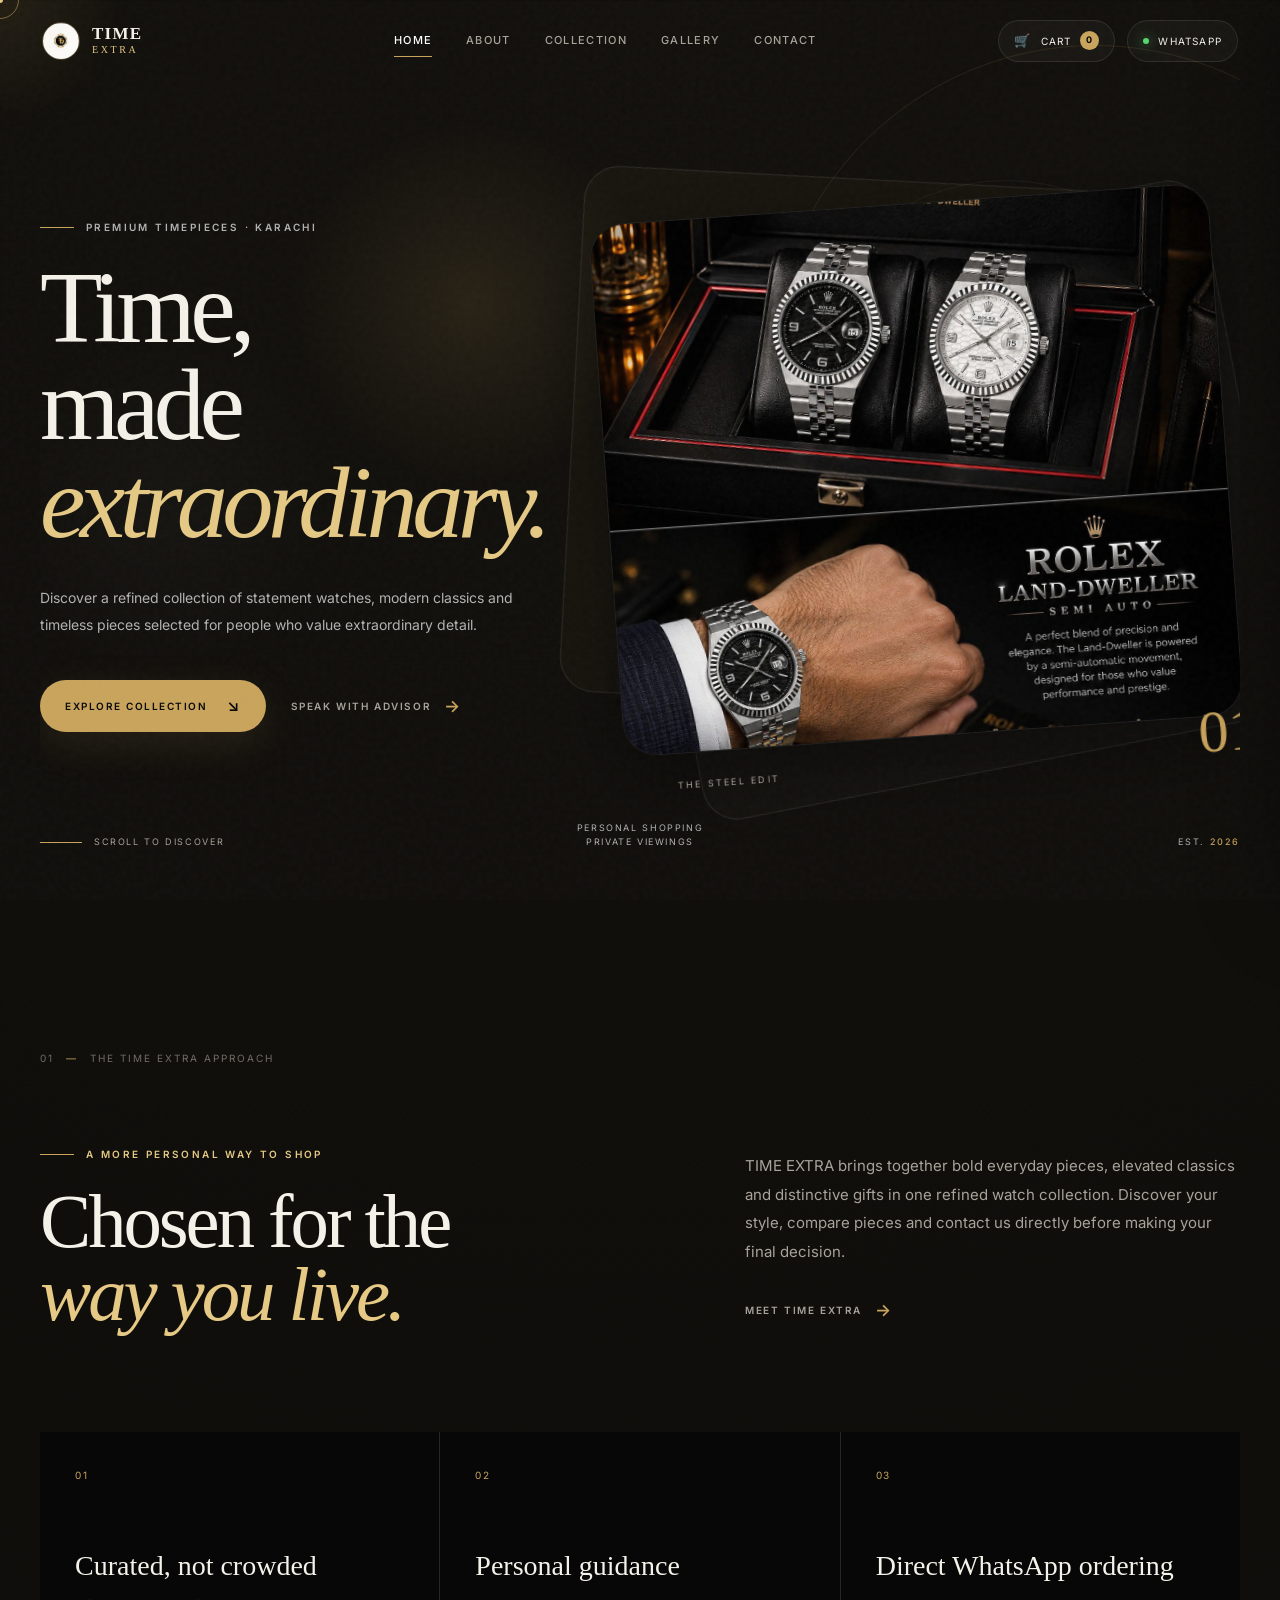
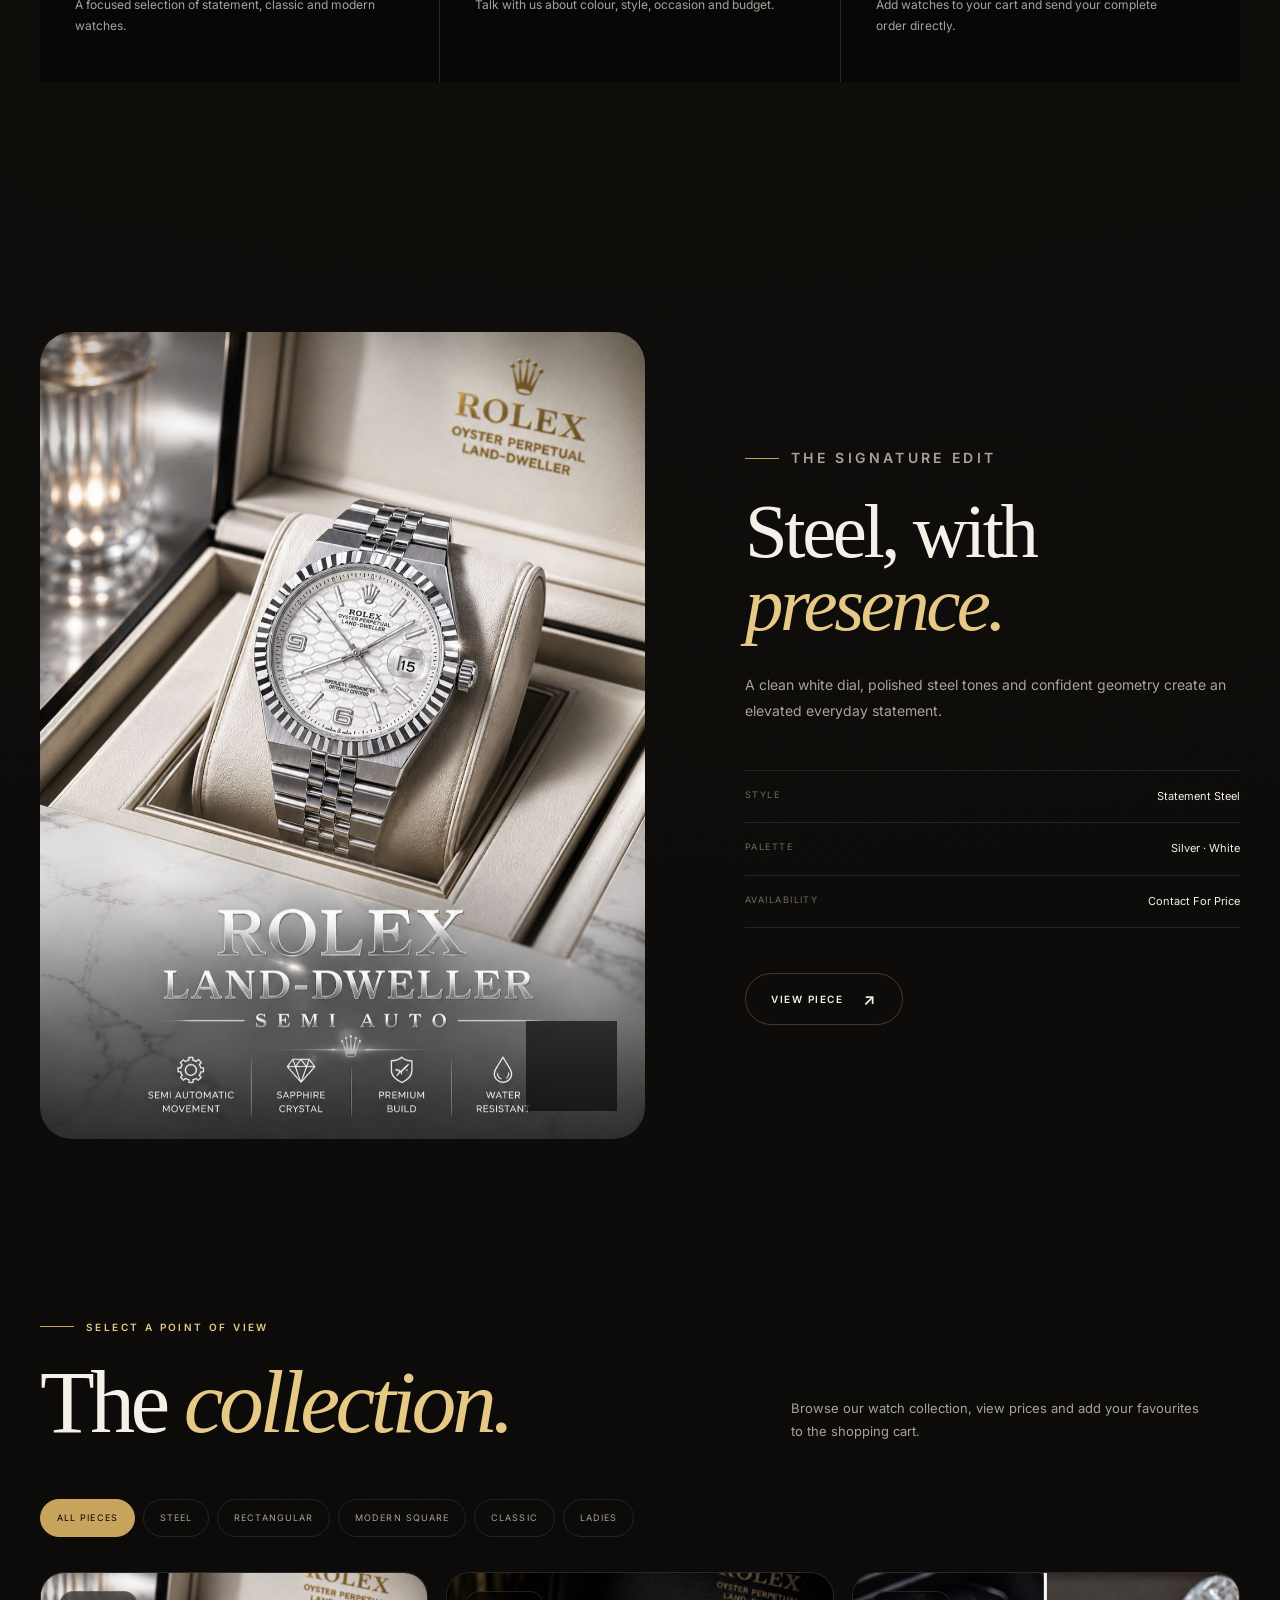
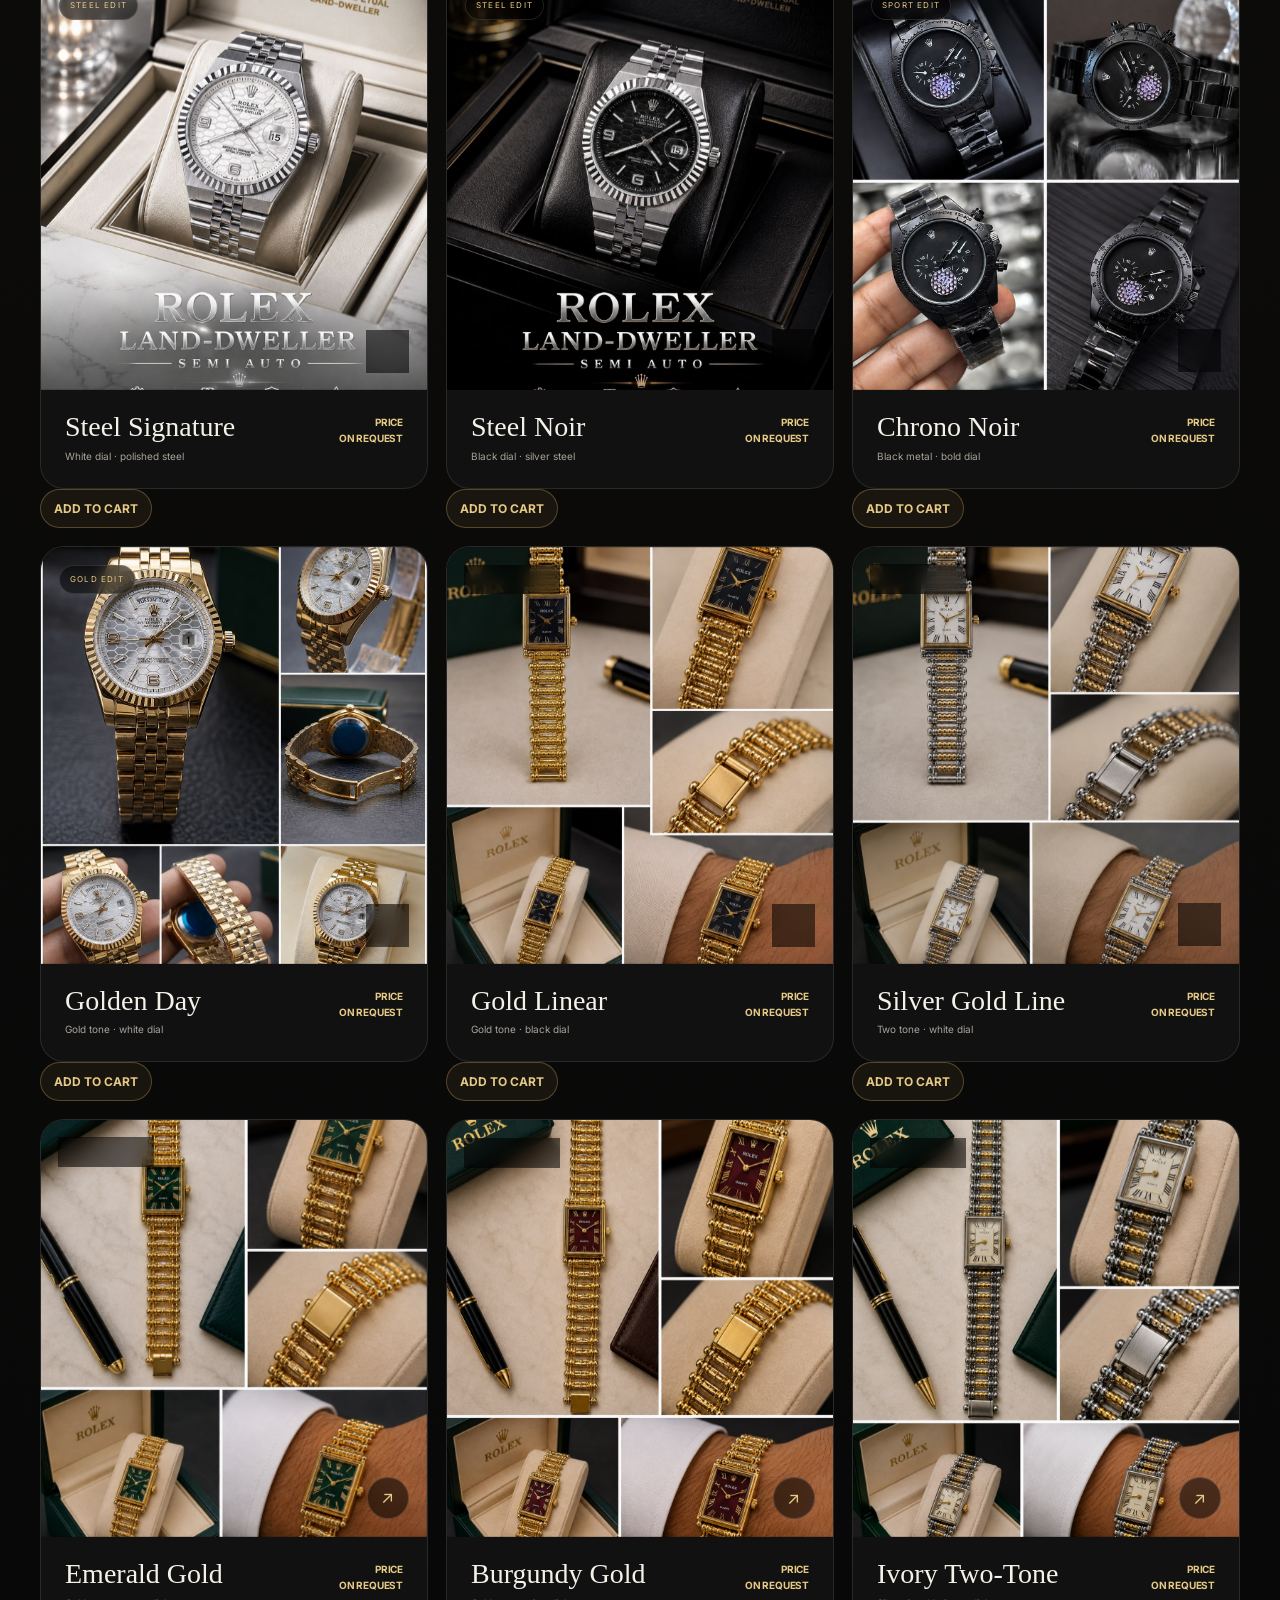
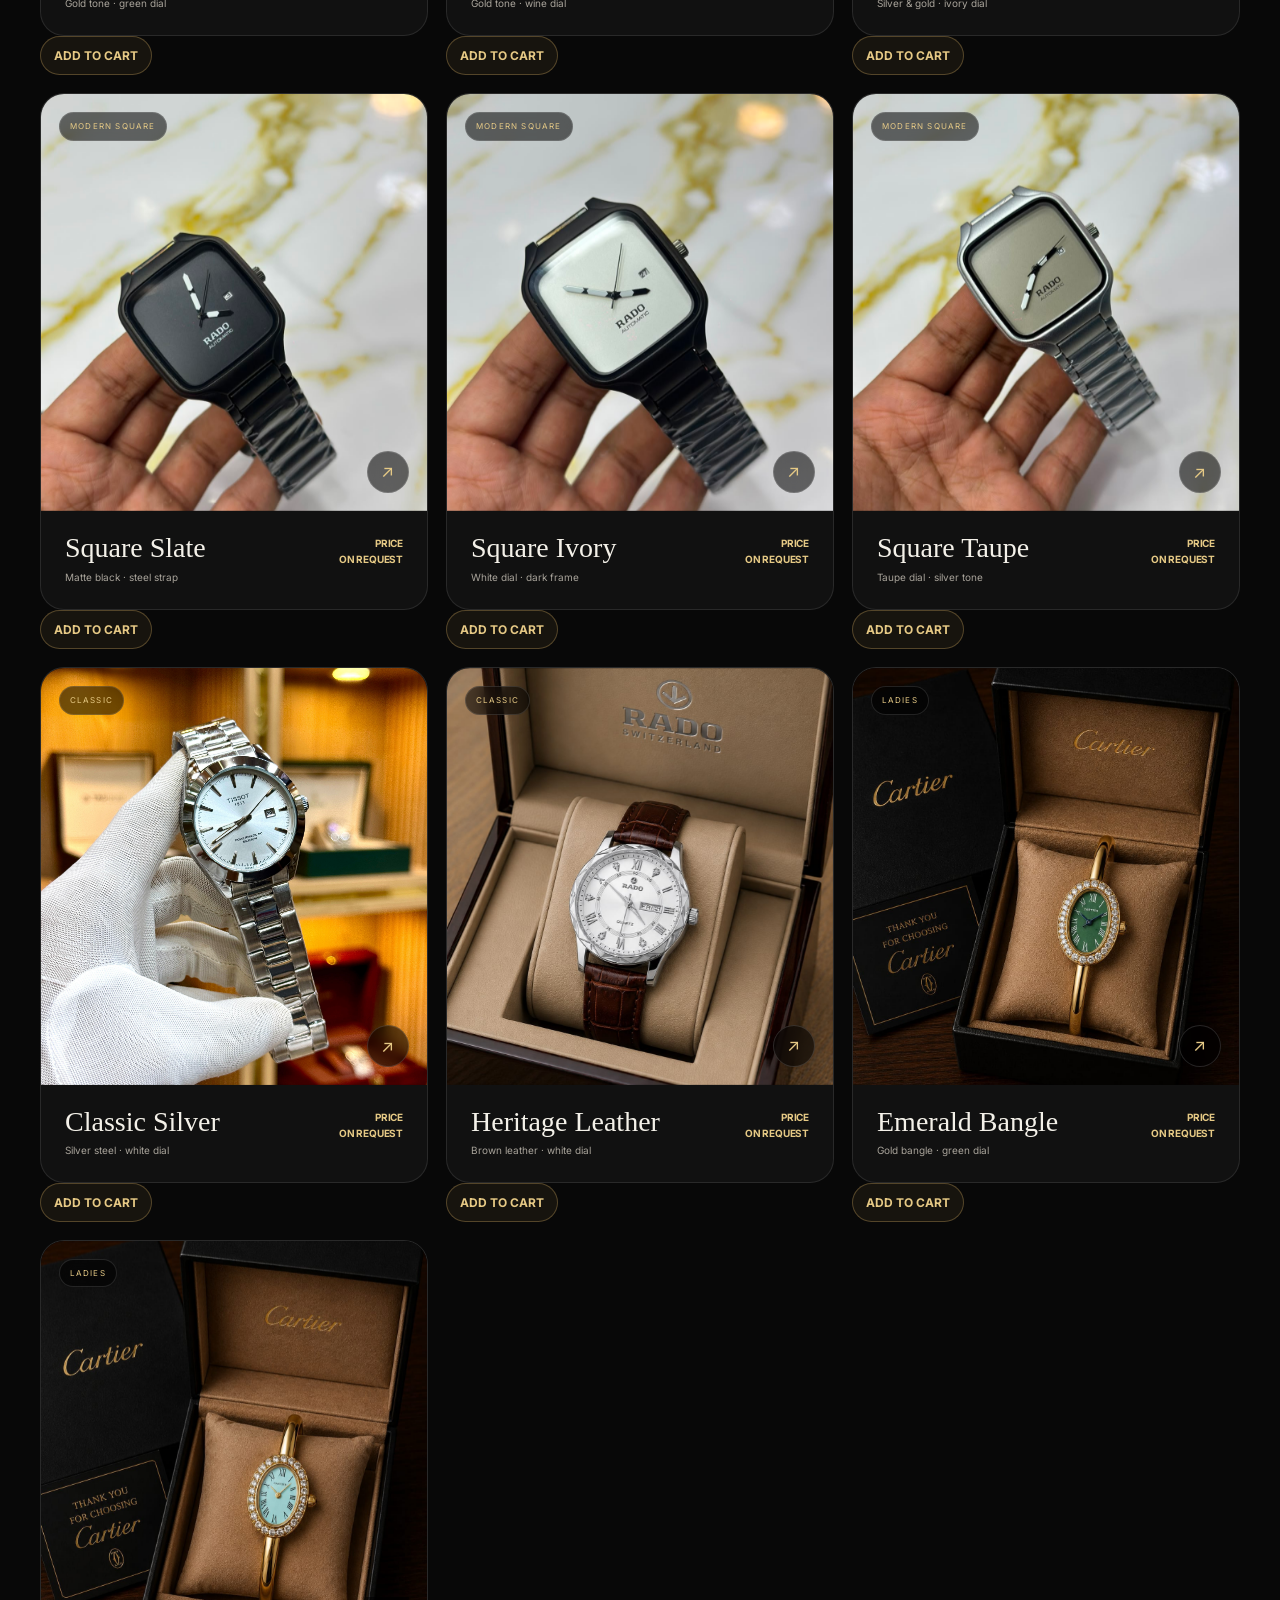
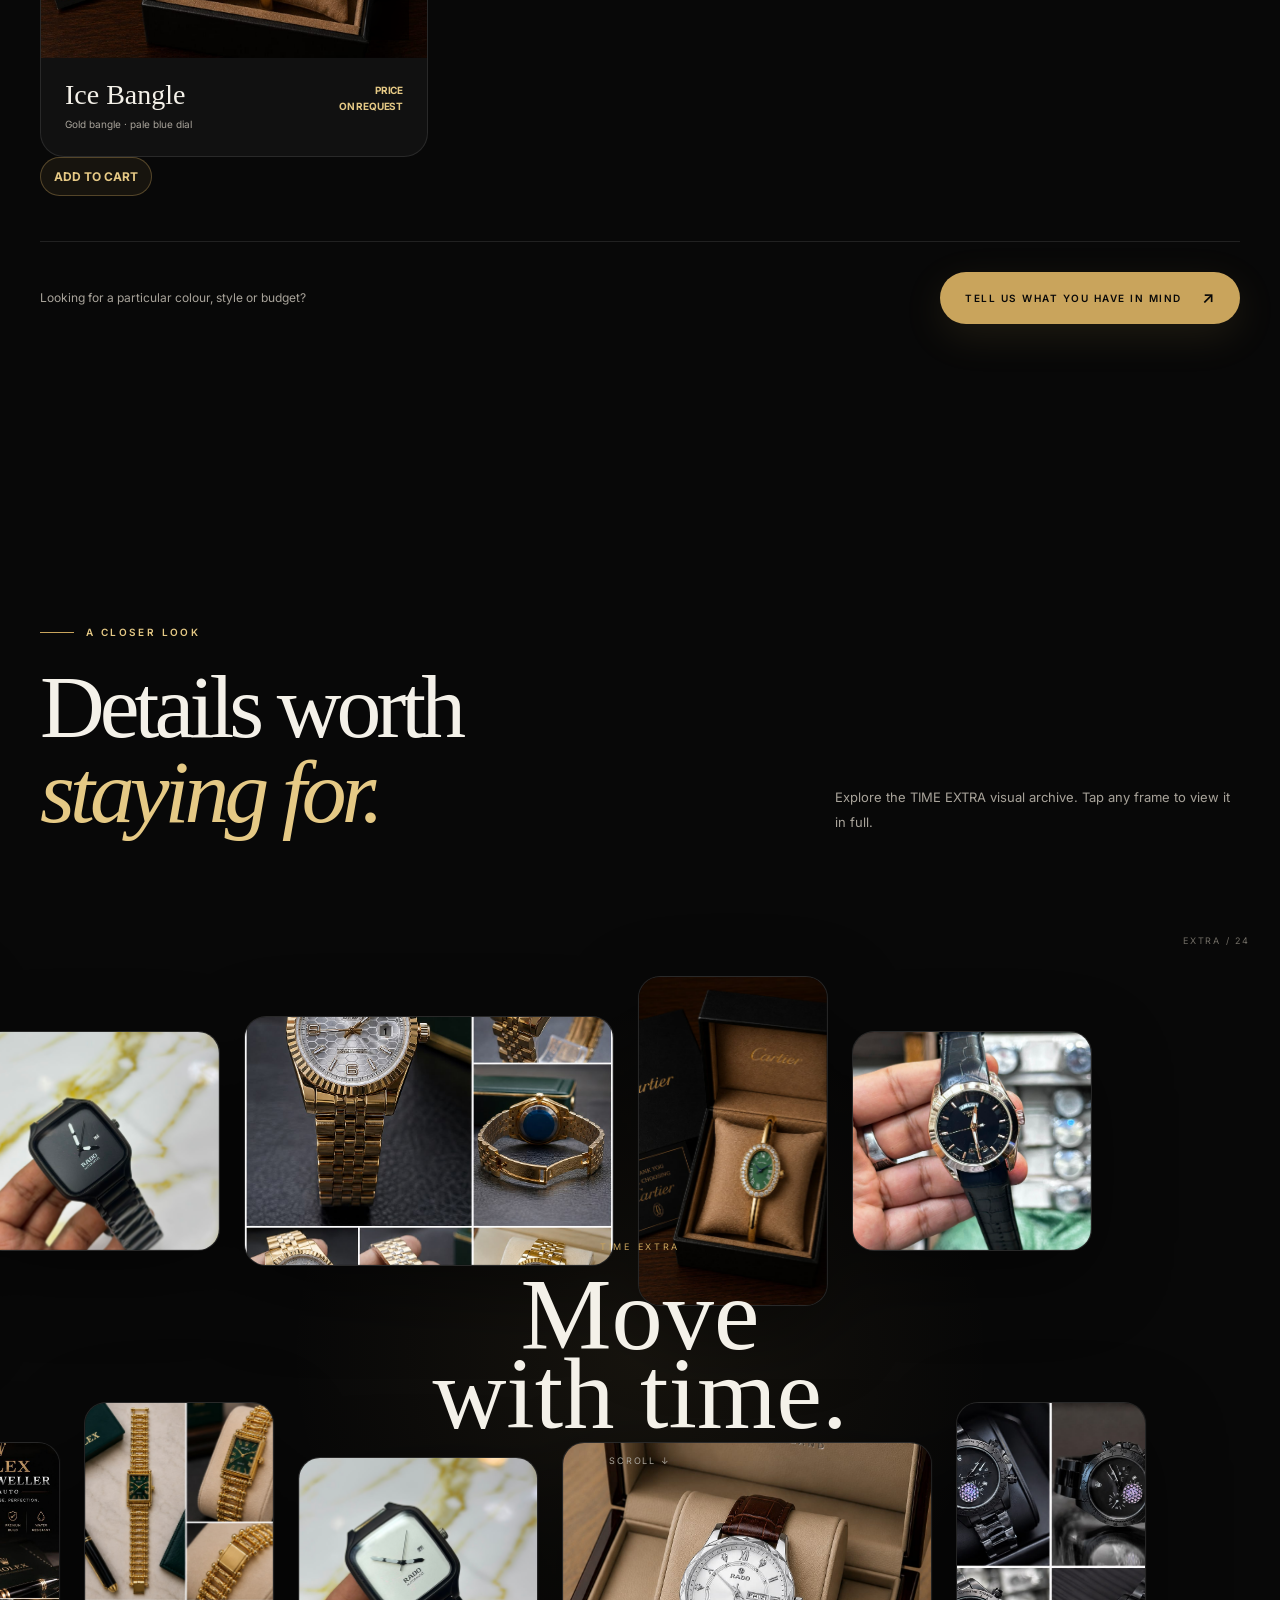
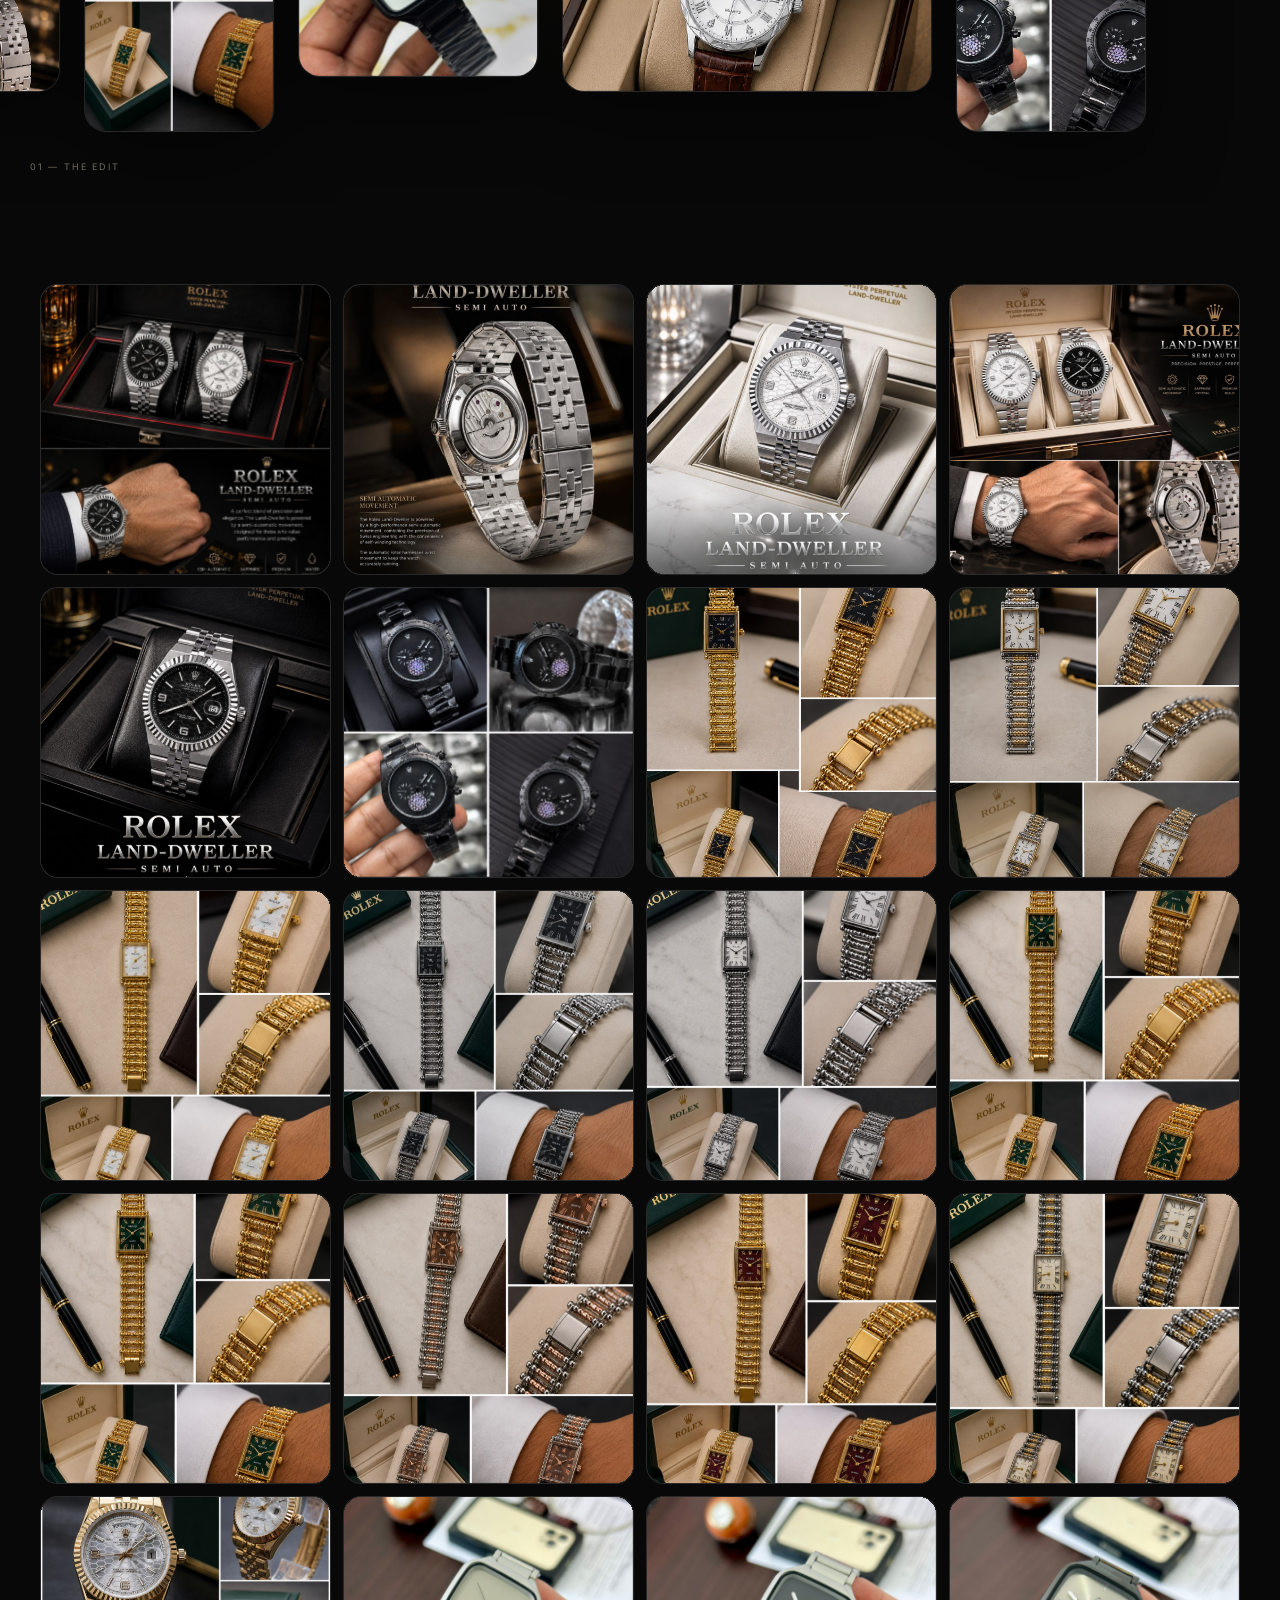
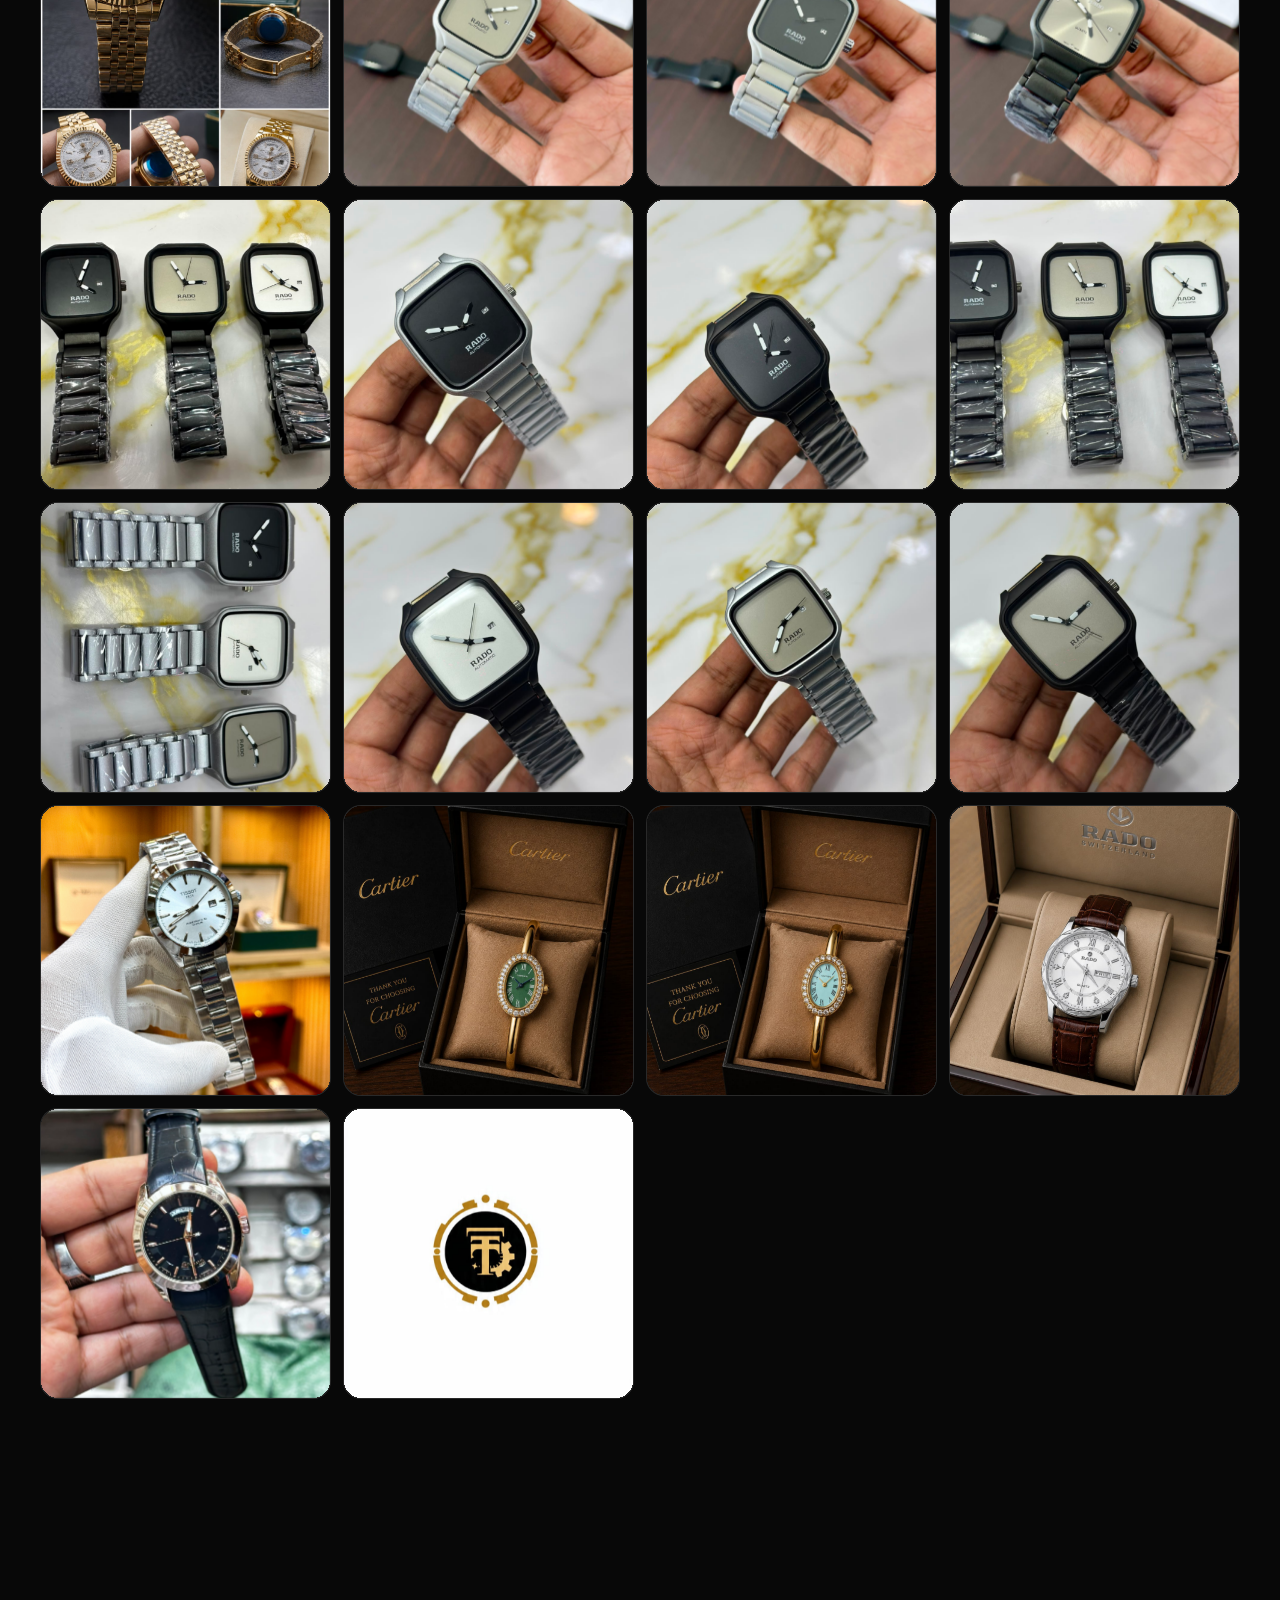
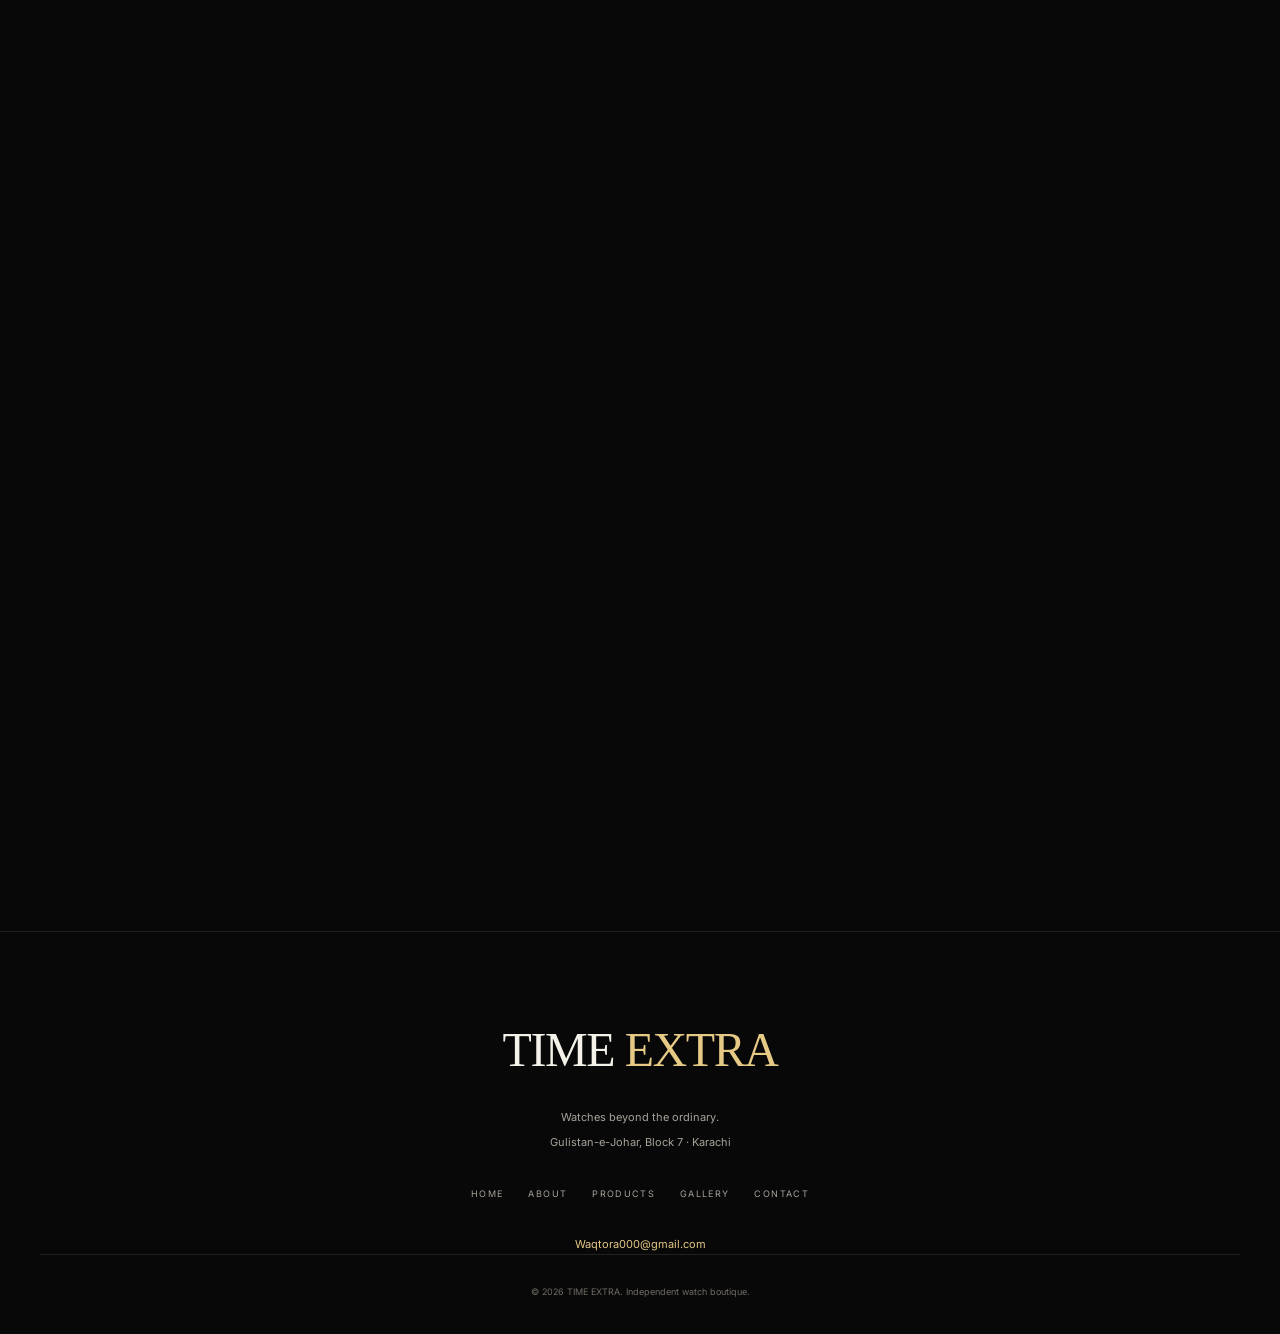
==== commit 6cd0cc51: "Update index.html" ====
--- a/index.html
+++ b/index.html
@@ -35,7 +35,7 @@
 
   <meta property="og:type" content="website">
 
-  <title>TIME EXTRA | Watches Beyond the Ordinary</title>
+  <title>VECTORA</title>
 
   <link
     rel="icon"
